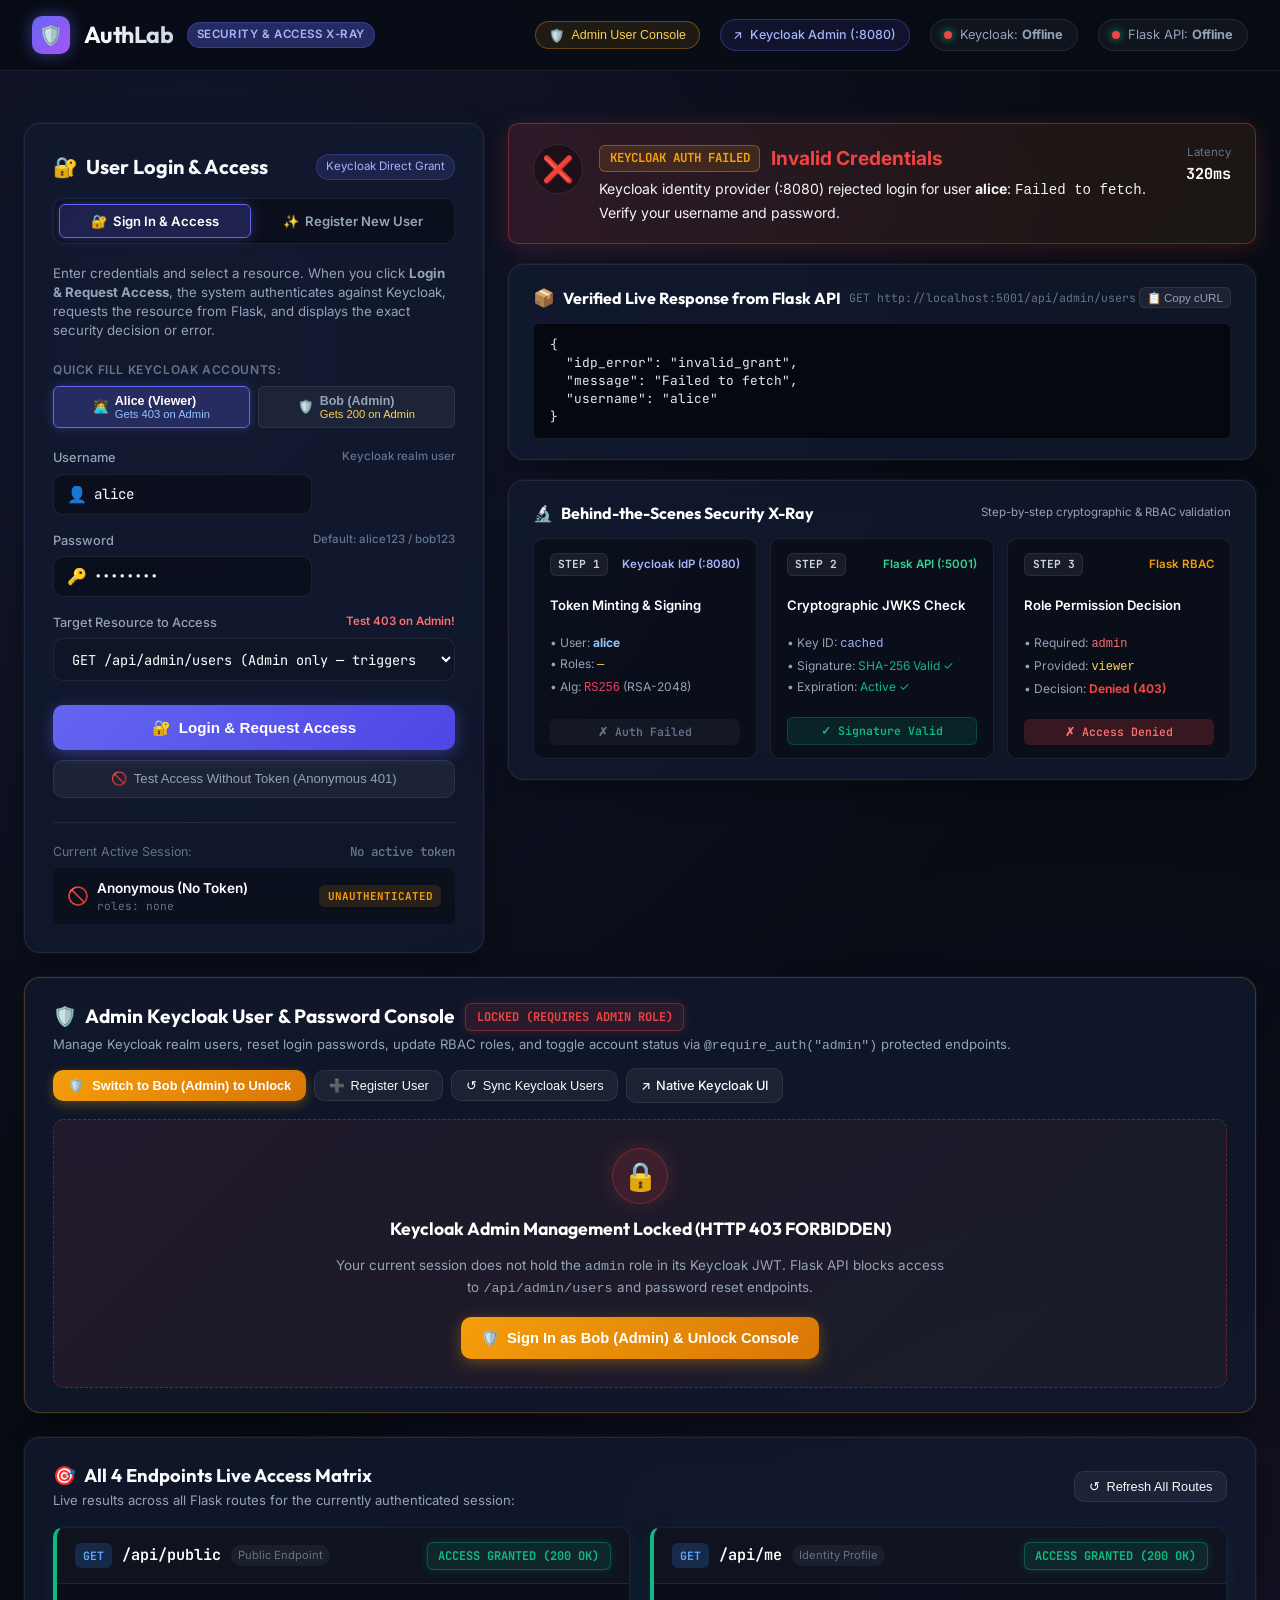
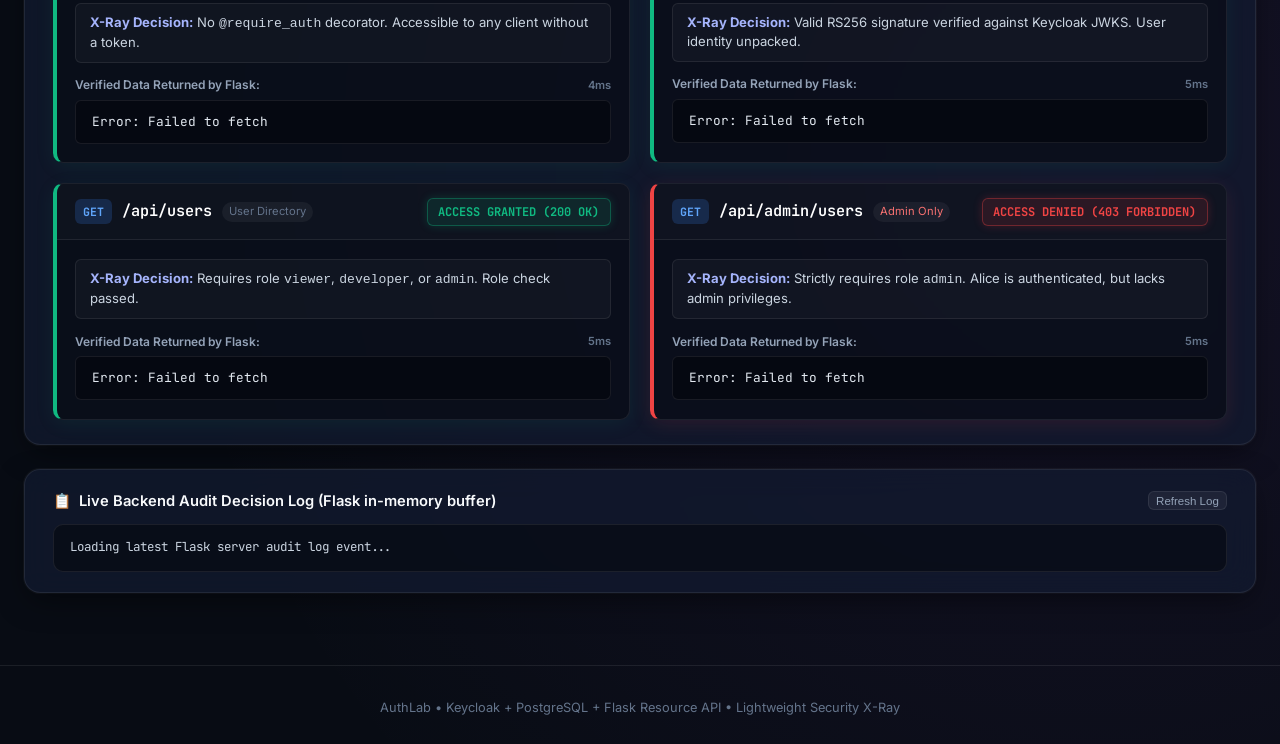
==== frontend/index.html @ 55f218d1 "Initial code commit" ====
<!DOCTYPE html>
<html lang="en">
<head>
  <meta charset="UTF-8">
  <meta name="viewport" content="width=device-width, initial-scale=1.0">
  <title>AuthLab — Security & Access X-Ray</title>
  <meta name="description" content="Visual X-Ray of OAuth 2.0 and JWT verification: enter username and password to log in, request access, and see live security errors and decisions.">
  <link rel="stylesheet" href="styles.css">
  <link rel="icon" href="data:image/svg+xml,<svg xmlns=%22http://www.w3.org/2000/svg%22 viewBox=%220 0 100 100%22><text y=%22.9em%22 font-size=%2290%22>🛡️</text></svg>">
</head>
<body>
  <!-- Header -->
  <header class="app-header">
    <div class="header-container">
      <div class="brand-section">
        <div class="brand-icon">🛡️</div>
        <div>
          <h1 class="brand-title">AuthLab</h1>
        </div>
        <span class="brand-tag">Security &amp; Access X-Ray</span>
      </div>
      
      <div class="system-status">
        <button type="button" class="btn-secondary" onclick="document.getElementById('admin-console-section').scrollIntoView({ behavior: 'smooth' })" style="padding: 0.35rem 0.8rem; font-size: 0.78rem; border-radius: var(--radius-full); display: flex; align-items: center; gap: 0.4rem; border-color: rgba(245, 158, 11, 0.35); color: #fcd34d; background: rgba(245, 158, 11, 0.1);">
          <span>🛡️</span> Admin User Console
        </button>
        <a href="http://localhost:8080/admin" target="_blank" rel="noopener noreferrer" class="btn-secondary" style="padding: 0.35rem 0.8rem; font-size: 0.78rem; border-radius: var(--radius-full); display: flex; align-items: center; gap: 0.4rem; text-decoration: none; color: #a5b4fc; border-color: rgba(99, 102, 241, 0.35); background: rgba(99, 102, 241, 0.1);">
          <span>↗</span> Keycloak Admin (:8080)
        </a>
        <div class="status-pill" id="keycloak-status-pill">
          <span class="status-dot" id="keycloak-status-dot"></span>
          <span>Keycloak: <strong id="keycloak-status-text">Connecting...</strong></span>
        </div>
        <div class="status-pill" id="api-status-pill">
          <span class="status-dot" id="api-status-dot"></span>
          <span>Flask API: <strong id="api-status-text">Connecting...</strong></span>
        </div>
      </div>
    </div>
  </header>

  <!-- Main Container -->
  <main class="main-layout" style="max-width: 1380px; gap: 1.5rem; padding: 1.5rem;">

    <!-- TOP SECTION: TWO-COLUMN INTERACTIVE LOGIN & ACCESS X-RAY -->
    <div class="login-layout-grid" style="display: grid; grid-template-columns: 460px 1fr; gap: 1.5rem; align-items: start;">
      
      <!-- LEFT COLUMN: AUTHENTIC LOGIN, REGISTRATION & RESOURCE ACCESS FORM -->
      <section class="glass-panel" style="padding: 1.75rem;">
        <div style="display: flex; align-items: center; justify-content: space-between; margin-bottom: 1rem;">
          <h2 style="font-size: 1.25rem; font-family: var(--font-heading); display: flex; align-items: center; gap: 0.5rem;">
            <span id="auth-panel-icon">🔐</span> <span id="auth-panel-title">User Login &amp; Access</span>
          </h2>
          <span id="auth-panel-badge" style="font-size: 0.72rem; padding: 0.2rem 0.55rem; border-radius: var(--radius-full); background: rgba(99, 102, 241, 0.15); color: #a5b4fc; border: 1px solid rgba(99, 102, 241, 0.3);">
            Keycloak Direct Grant
          </span>
        </div>

        <!-- Mode Switcher Tabs: Login vs Register -->
        <div class="auth-mode-tabs" style="display: grid; grid-template-columns: 1fr 1fr; gap: 0.4rem; background: rgba(0, 0, 0, 0.35); padding: 0.3rem; border-radius: var(--radius-md); border: 1px solid var(--border-subtle); margin-bottom: 1.25rem;">
          <button type="button" id="tab-mode-login" class="auth-mode-btn active" onclick="switchAuthMode('login')">
            <span>🔐</span> Sign In &amp; Access
          </button>
          <button type="button" id="tab-mode-register" class="auth-mode-btn" onclick="switchAuthMode('register')">
            <span>✨</span> Register New User
          </button>
        </div>

        <!-- ==================== VIEW 1: LOGIN & ACCESS ==================== -->
        <div id="view-login-mode">
          <p style="font-size: 0.83rem; color: var(--text-secondary); margin-bottom: 1.25rem; line-height: 1.45;">
            Enter credentials and select a resource. When you click <strong>Login &amp; Request Access</strong>, the system authenticates against Keycloak, requests the resource from Flask, and displays the exact security decision or error.
          </p>

          <!-- Quick Demo Fill Buttons -->
          <div style="margin-bottom: 1.25rem;">
            <label style="font-size: 0.75rem; font-weight: 600; text-transform: uppercase; letter-spacing: 0.05em; color: var(--text-muted); display: block; margin-bottom: 0.45rem;">
              Quick Fill Keycloak Accounts:
            </label>
            <div id="quick-fill-accounts-grid" style="display: grid; grid-template-columns: 1fr 1fr; gap: 0.5rem;">
              <button type="button" class="quick-fill-btn active" id="btn-quick-alice" onclick="quickFillCredentials('alice', 'alice123', 'viewer')">
                <span>👩‍💻</span>
                <div style="text-align: left;">
                  <div style="font-weight: 600;">Alice (Viewer)</div>
                  <div style="font-size: 0.7rem; color: #93c5fd;">Gets 403 on Admin</div>
                </div>
              </button>
              <button type="button" class="quick-fill-btn" id="btn-quick-bob" onclick="quickFillCredentials('bob', 'bob123', 'admin')">
                <span>🛡️</span>
                <div style="text-align: left;">
                  <div style="font-weight: 600;">Bob (Admin)</div>
                  <div style="font-size: 0.7rem; color: #fcd34d;">Gets 200 on Admin</div>
                </div>
              </button>
            </div>
          </div>

          <!-- The Actual Login Form -->
          <form id="login-form" onsubmit="handleLoginAndAccess(event)" style="display: flex; flex-direction: column; gap: 1rem;">
            <!-- Username Input -->
            <div class="form-group">
              <label class="form-label" for="login-username" style="display: flex; justify-content: space-between;">
                <span>Username</span>
                <span style="font-size: 0.72rem; color: var(--text-muted);">Keycloak realm user</span>
              </label>
              <div style="position: relative;">
                <span style="position: absolute; left: 0.85rem; top: 50%; transform: translateY(-50%); font-size: 1rem; color: var(--text-muted); pointer-events: none;">👤</span>
                <input type="text" id="login-username" class="form-input" value="alice" placeholder="e.g. alice, bob" required style="padding-left: 2.5rem;">
              </div>
            </div>

            <!-- Password Input -->
            <div class="form-group">
              <label class="form-label" for="login-password" style="display: flex; justify-content: space-between;">
                <span>Password</span>
                <span style="font-size: 0.72rem; color: var(--text-muted);">Default: alice123 / bob123</span>
              </label>
              <div style="position: relative;">
                <span style="position: absolute; left: 0.85rem; top: 50%; transform: translateY(-50%); font-size: 1rem; color: var(--text-muted); pointer-events: none;">🔑</span>
                <input type="password" id="login-password" class="form-input" value="alice123" placeholder="Enter password" required style="padding-left: 2.5rem;">
              </div>
            </div>

            <!-- Target Resource Selector -->
            <div class="form-group">
              <label class="form-label" for="target-endpoint" style="display: flex; justify-content: space-between;">
                <span>Target Resource to Access</span>
                <span style="font-size: 0.72rem; color: #f87171; font-weight: 600;">Test 403 on Admin!</span>
              </label>
              <select id="target-endpoint" class="form-input" style="background-color: var(--bg-surface); cursor: pointer; font-family: var(--font-mono); font-size: 0.85rem;">
                <option value="/api/admin/users" selected>GET /api/admin/users  (Admin only — triggers 403 for Alice!)</option>
                <option value="/api/users">GET /api/users  (Viewer / Developer / Admin — 200 OK)</option>
                <option value="/api/me">GET /api/me  (Identity Profile — 200 OK)</option>
                <option value="/api/public">GET /api/public  (Public — No auth needed)</option>
              </select>
            </div>

            <!-- Action Buttons -->
            <div style="display: flex; flex-direction: column; gap: 0.6rem; margin-top: 0.5rem;">
              <button type="submit" id="btn-submit-login" class="btn-primary" style="padding: 0.85rem 1.25rem; font-size: 0.95rem; font-weight: 600; display: flex; align-items: center; justify-content: center; gap: 0.5rem; box-shadow: 0 4px 15px rgba(99, 102, 241, 0.4);">
                <span>🔐</span>
                <span id="btn-submit-text">Login &amp; Request Access</span>
              </button>
              <button type="button" class="btn-secondary" onclick="testAnonymousAccess()" style="padding: 0.65rem 1rem; font-size: 0.82rem; display: flex; align-items: center; justify-content: center; gap: 0.4rem; color: var(--text-secondary);">
                <span>🚫</span>
                <span>Test Access Without Token (Anonymous 401)</span>
              </button>
            </div>
          </form>
        </div>

        <!-- ==================== VIEW 2: REGISTER NEW USER ==================== -->
        <div id="view-register-mode" style="display: none;">
          <p style="font-size: 0.83rem; color: var(--text-secondary); margin-bottom: 1.15rem; line-height: 1.45;">
            Provision a new user directly in the <strong>Keycloak</strong> <code>authlab</code> realm via the Admin REST API, assign a realm role, and immediately test their JWT &amp; RBAC permissions.
          </p>

          <form id="register-form" onsubmit="handleRegisterUser(event)" style="display: flex; flex-direction: column; gap: 0.95rem;">
            <!-- New Username -->
            <div class="form-group">
              <label class="form-label" for="reg-username" style="display: flex; justify-content: space-between;">
                <span>New Username *</span>
                <span style="font-size: 0.72rem; color: var(--text-muted);">Lowercase, no spaces</span>
              </label>
              <div style="position: relative;">
                <span style="position: absolute; left: 0.85rem; top: 50%; transform: translateY(-50%); font-size: 1rem; color: var(--text-muted); pointer-events: none;">👤</span>
                <input type="text" id="reg-username" class="form-input" placeholder="e.g. charlie" required minlength="2" style="padding-left: 2.5rem;">
              </div>
            </div>

            <!-- New Password -->
            <div class="form-group">
              <label class="form-label" for="reg-password" style="display: flex; justify-content: space-between;">
                <span>Password *</span>
                <span style="font-size: 0.72rem; color: var(--text-muted);">Min 4 characters</span>
              </label>
              <div style="position: relative;">
                <span style="position: absolute; left: 0.85rem; top: 50%; transform: translateY(-50%); font-size: 1rem; color: var(--text-muted); pointer-events: none;">🔑</span>
                <input type="password" id="reg-password" class="form-input" placeholder="e.g. charlie123" required minlength="4" style="padding-left: 2.5rem;">
              </div>
            </div>

            <!-- Email (Optional) -->
            <div class="form-group">
              <label class="form-label" for="reg-email" style="display: flex; justify-content: space-between;">
                <span>Email</span>
                <span style="font-size: 0.72rem; color: var(--text-muted);">Optional (auto-generated if blank)</span>
              </label>
              <div style="position: relative;">
                <span style="position: absolute; left: 0.85rem; top: 50%; transform: translateY(-50%); font-size: 1rem; color: var(--text-muted); pointer-events: none;">✉️</span>
                <input type="email" id="reg-email" class="form-input" placeholder="e.g. charlie@authlab.local" style="padding-left: 2.5rem;">
              </div>
            </div>

            <!-- Keycloak Realm Role Selector -->
            <div class="form-group">
              <label class="form-label" for="reg-role" style="display: flex; justify-content: space-between;">
                <span>Keycloak Realm Role</span>
                <span style="font-size: 0.72rem; color: #a5b4fc; font-weight: 600;">Embedded in JWT realm_access</span>
              </label>
              <select id="reg-role" class="form-input" style="background-color: var(--bg-surface); cursor: pointer; font-family: var(--font-mono); font-size: 0.83rem;">
                <option value="viewer" selected>viewer — Read access (/api/users ✓, /api/admin/users ✗ 403)</option>
                <option value="developer">developer — Dev access (/api/users ✓, /api/admin/users ✗ 403)</option>
                <option value="admin">admin — Full access (/api/users ✓, /api/admin/users ✓ 200)</option>
              </select>
            </div>

            <!-- Registration Feedback Box -->
            <div id="register-feedback" style="display: none; padding: 0.75rem 0.9rem; border-radius: var(--radius-md); font-size: 0.8rem; line-height: 1.45;"></div>

            <!-- Submit Button -->
            <div style="display: flex; flex-direction: column; gap: 0.6rem; margin-top: 0.35rem;">
              <button type="submit" id="btn-submit-register" class="btn-primary" style="padding: 0.85rem 1.25rem; font-size: 0.95rem; font-weight: 600; display: flex; align-items: center; justify-content: center; gap: 0.5rem; background: linear-gradient(135deg, #10b981, #059669); box-shadow: 0 4px 15px rgba(16, 185, 129, 0.35);">
                <span>✨</span>
                <span id="btn-submit-register-text">Register in Keycloak &amp; Sign In</span>
              </button>
            </div>
          </form>
        </div>

        <!-- Active Session Pill -->
        <div style="margin-top: 1.5rem; padding-top: 1.25rem; border-top: 1px solid var(--border-subtle);">
          <div style="display: flex; align-items: center; justify-content: space-between; font-size: 0.78rem; margin-bottom: 0.4rem;">
            <span style="color: var(--text-muted);">Current Active Session:</span>
            <span id="session-countdown-text" style="font-family: var(--font-mono); color: var(--success); font-weight: 600;">No token yet</span>
          </div>
          <div style="background: rgba(0,0,0,0.3); border-radius: var(--radius-sm); padding: 0.6rem 0.85rem; display: flex; align-items: center; justify-content: space-between;">
            <div style="display: flex; align-items: center; gap: 0.5rem;">
              <span id="session-avatar" style="font-size: 1.1rem;">👩‍💻</span>
              <div>
                <div style="font-weight: 600; font-size: 0.85rem; color: #fff;" id="session-username-display">alice</div>
                <div style="font-size: 0.7rem; color: var(--text-muted); font-family: var(--font-mono);" id="session-roles-display">roles: ["viewer"]</div>
              </div>
            </div>
            <span class="decision-badge dec-ALLOWED" id="session-badge" style="font-size: 0.68rem;">READY</span>
          </div>
        </div>
      </section>


      <!-- RIGHT COLUMN: ACCESS DECISION, VERIFIED API DATA, & BEHIND-THE-SCENES X-RAY -->
      <section style="display: flex; flex-direction: column; gap: 1.25rem;">
        
        <!-- 1. ACCESS DECISION HERO BANNER (Big visual result: 403 Forbidden or 200 OK) -->
        <div class="xray-decision-banner access-denied" id="decision-banner">
          <div style="display: flex; align-items: flex-start; justify-content: space-between; gap: 1rem;">
            <div style="display: flex; align-items: flex-start; gap: 1rem;">
              <div class="decision-icon-circle" id="decision-icon">
                🚫
              </div>
              <div>
                <div style="display: flex; align-items: center; gap: 0.65rem; margin-bottom: 0.35rem;">
                  <span class="decision-code-badge badge-403" id="decision-status-badge">HTTP 403 FORBIDDEN</span>
                  <span style="font-weight: 700; font-size: 1.2rem; color: #fff;" id="decision-headline">Access Denied</span>
                </div>
                <p style="font-size: 0.88rem; color: #f1f5f9; line-height: 1.5;" id="decision-explanation">
                  Authentication succeeded with Keycloak (valid RS256 token signed for <strong>alice</strong>), but Flask RBAC decorator <code>@require_auth("admin")</code> checked your roles <code>["viewer"]</code> and <strong>rejected access</strong>.
                </p>
              </div>
            </div>
            <div style="text-align: right; flex-shrink: 0;">
              <span style="font-size: 0.72rem; color: var(--text-muted); display: block;">Latency</span>
              <span style="font-family: var(--font-mono); font-size: 0.95rem; font-weight: 700; color: #fff;" id="decision-latency">5ms</span>
            </div>
          </div>
        </div>

        <!-- 2. VERIFIED REAL DATA RETURNED BY FLASK API -->
        <div class="glass-panel" style="padding: 1.25rem 1.5rem;">
          <div style="display: flex; justify-content: space-between; align-items: center; margin-bottom: 0.75rem;">
            <div style="display: flex; align-items: center; gap: 0.5rem;">
              <span style="font-size: 1.1rem;">📦</span>
              <h3 style="font-size: 1rem; font-family: var(--font-heading); color: #fff;">
                Verified Live Response from Flask API
              </h3>
              <span style="font-size: 0.72rem; color: var(--text-muted); font-family: var(--font-mono);" id="data-target-url">
                GET http://localhost:5001/api/admin/users
              </span>
            </div>
            <button class="suite-copy-btn" onclick="copyTraceCurl()" title="Copy equivalent cURL command">
              📋 Copy cURL
            </button>
          </div>

          <pre class="verified-data-box" id="verified-live-data" style="margin: 0; min-height: 110px; max-height: 220px; overflow-y: auto;">{
  "error": "forbidden",
  "detail": "Requires one of: admin"
}</pre>
        </div>

        <!-- 3. BEHIND-THE-SCENES SECURITY X-RAY TRACE -->
        <div class="glass-panel" style="padding: 1.25rem 1.5rem;">
          <div style="display: flex; align-items: center; justify-content: space-between; margin-bottom: 0.85rem;">
            <h3 style="font-size: 1rem; font-family: var(--font-heading); display: flex; align-items: center; gap: 0.5rem; color: #fff;">
              <span>🔬</span> Behind-the-Scenes Security X-Ray
            </h3>
            <span style="font-size: 0.72rem; color: var(--text-secondary);">
              Step-by-step cryptographic &amp; RBAC validation
            </span>
          </div>

          <div class="xray-pipeline-grid" style="grid-template-columns: repeat(3, 1fr); gap: 0.85rem;">
            <!-- Step 1: Keycloak Token Minting -->
            <div class="xray-step-card" style="padding: 0.85rem 1rem;">
              <div class="xray-step-header" style="margin-bottom: 0.4rem;">
                <span class="xray-step-num">STEP 1</span>
                <span style="font-size: 0.72rem; color: #a5b4fc; font-weight: 600;">Keycloak IdP (:8080)</span>
              </div>
              <div style="font-size: 0.82rem; font-weight: 600; color: #fff; margin-bottom: 0.25rem;">Token Minting &amp; Signing</div>
              <div class="xray-step-detail" style="font-size: 0.75rem; line-height: 1.45;">
                <div>• User: <strong id="trace-step1-user" style="color: #93c5fd;">alice</strong></div>
                <div>• Roles: <code id="trace-step1-roles" style="color: #fcd34d;">["viewer"]</code></div>
                <div>• Alg: <code style="color: var(--jwt-header);">RS256</code> (RSA-2048)</div>
              </div>
              <div class="xray-step-status status-ok" id="trace-step1-badge" style="margin-top: 0.5rem; font-size: 0.72rem;">✓ Token Issued</div>
            </div>

            <!-- Step 2: Flask Signature Check -->
            <div class="xray-step-card" style="padding: 0.85rem 1rem;">
              <div class="xray-step-header" style="margin-bottom: 0.4rem;">
                <span class="xray-step-num">STEP 2</span>
                <span style="font-size: 0.72rem; color: #34d399; font-weight: 600;">Flask API (:5001)</span>
              </div>
              <div style="font-size: 0.82rem; font-weight: 600; color: #fff; margin-bottom: 0.25rem;">Cryptographic JWKS Check</div>
              <div class="xray-step-detail" style="font-size: 0.75rem; line-height: 1.45;">
                <div>• Key ID: <code id="trace-step2-kid" style="color: #a5b4fc;">cached</code></div>
                <div>• Signature: <span id="trace-step2-sig" style="color: var(--success);">SHA-256 Valid ✓</span></div>
                <div>• Expiration: <span id="trace-step2-exp" style="color: var(--success);">Active ✓</span></div>
              </div>
              <div class="xray-step-status status-ok" id="trace-step2-badge" style="margin-top: 0.5rem; font-size: 0.72rem;">✓ Signature Valid</div>
            </div>

            <!-- Step 3: RBAC Check -->
            <div class="xray-step-card" style="padding: 0.85rem 1rem;">
              <div class="xray-step-header" style="margin-bottom: 0.4rem;">
                <span class="xray-step-num">STEP 3</span>
                <span style="font-size: 0.72rem; color: #f59e0b; font-weight: 600;">Flask RBAC</span>
              </div>
              <div style="font-size: 0.82rem; font-weight: 600; color: #fff; margin-bottom: 0.25rem;">Role Permission Decision</div>
              <div class="xray-step-detail" style="font-size: 0.75rem; line-height: 1.45;">
                <div>• Required: <code id="trace-step3-req" style="color: #f87171;">admin</code></div>
                <div>• Provided: <code id="trace-step3-prov" style="color: #fcd34d;">viewer</code></div>
                <div>• Decision: <strong id="trace-step3-dec" style="color: var(--danger);">Denied (403)</strong></div>
              </div>
              <div class="xray-step-status status-err" id="trace-step3-badge" style="margin-top: 0.5rem; font-size: 0.72rem; background: rgba(239, 68, 68, 0.2); color: #f87171;">✗ Access Denied</div>
            </div>
          </div>
        </div>

      </section>

    </div>


    <!-- ==================== ADMIN KEYCLOAK USER & PASSWORD MANAGEMENT CONSOLE ==================== -->
    <section class="glass-panel" id="admin-console-section" style="padding: 1.5rem 1.75rem; border-color: rgba(245, 158, 11, 0.25);">
      <div style="display: flex; justify-content: space-between; align-items: center; margin-bottom: 1rem; flex-wrap: wrap; gap: 0.75rem;">
        <div>
          <div style="display: flex; align-items: center; gap: 0.65rem; flex-wrap: wrap;">
            <h2 style="font-size: 1.2rem; font-family: var(--font-heading); display: flex; align-items: center; gap: 0.5rem; color: #fff;">
              <span>🛡️</span> Admin Keycloak User &amp; Password Console
            </h2>
            <span class="access-decision-badge badge-denied" id="admin-console-badge">LOCKED (REQUIRES ADMIN ROLE)</span>
          </div>
          <p style="font-size: 0.82rem; color: var(--text-secondary); margin-top: 0.25rem;">
            Manage Keycloak realm users, reset login passwords, update RBAC roles, and toggle account status via <code>@require_auth("admin")</code> protected endpoints.
          </p>
        </div>

        <div style="display: flex; align-items: center; gap: 0.5rem; flex-wrap: wrap;">
          <button type="button" id="btn-unlock-admin-bob" class="btn-primary" onclick="unlockAdminAsBob()" style="padding: 0.5rem 0.95rem; font-size: 0.8rem; background: linear-gradient(135deg, #f59e0b, #d97706); box-shadow: 0 4px 12px rgba(245, 158, 11, 0.3);">
            <span>🛡️</span> Switch to Bob (Admin) to Unlock
          </button>
          <button type="button" class="btn-secondary" onclick="switchAuthMode('register'); document.getElementById('reg-username')?.focus();" style="padding: 0.45rem 0.85rem; font-size: 0.8rem; display: flex; align-items: center; gap: 0.35rem;">
            <span>➕</span> Register User
          </button>
          <button type="button" class="btn-secondary" onclick="refreshAllEndpoints()" style="padding: 0.45rem 0.85rem; font-size: 0.8rem; display: flex; align-items: center; gap: 0.35rem;">
            <span>↺</span> Sync Keycloak Users
          </button>
          <a href="http://localhost:8080/admin/master/console/#/authlab/users" target="_blank" rel="noopener noreferrer" class="btn-secondary" style="padding: 0.45rem 0.85rem; font-size: 0.8rem; display: flex; align-items: center; gap: 0.35rem; text-decoration: none;">
            <span>↗</span> Native Keycloak UI
          </a>
        </div>
      </div>

      <!-- Admin Action Feedback Banner -->
      <div id="admin-action-feedback" style="display: none; margin-bottom: 1rem; padding: 0.75rem 1rem; border-radius: var(--radius-md); font-size: 0.82rem; line-height: 1.45;"></div>

      <!-- Locked State (Shown when active session is not Admin) -->
      <div id="admin-console-locked" class="portal-admin-locked-box" style="padding: 1.75rem 1.5rem;">
        <div class="portal-admin-locked-icon">🔒</div>
        <div style="font-family: var(--font-heading); font-size: 1.1rem; font-weight: 700; color: #fff;">
          Keycloak Admin Management Locked (<span id="admin-locked-reason-code">HTTP 403 FORBIDDEN</span>)
        </div>
        <p style="font-size: 0.84rem; color: var(--text-secondary); max-width: 620px; line-height: 1.5;" id="admin-locked-reason-desc">
          Your current session does not hold the <code>admin</code> role in its Keycloak JWT. Flask API blocks access to <code>/api/admin/users</code> and password reset endpoints.
        </p>
        <button type="button" class="btn-primary" onclick="unlockAdminAsBob()" style="margin-top: 0.35rem; background: linear-gradient(135deg, #f59e0b, #d97706); box-shadow: 0 4px 15px rgba(245, 158, 11, 0.35);">
          <span>🛡️</span> Sign In as Bob (Admin) &amp; Unlock Console
        </button>
      </div>

      <!-- Unlocked State (Shown when active session has 'admin' role) -->
      <div id="admin-console-unlocked" style="display: none;">
        <div class="logs-table-wrapper">
          <table class="logs-table">
            <thead>
              <tr>
                <th>Keycloak User</th>
                <th>Email &amp; UUID</th>
                <th>Login Status</th>
                <th>Keycloak Realm Role</th>
                <th>Reset Login Password (Keycloak)</th>
                <th style="text-align: right;">Actions</th>
              </tr>
            </thead>
            <tbody id="admin-users-tbody">
              <tr>
                <td colspan="6" style="text-align: center; color: var(--text-muted); padding: 1.5rem;">
                  Loading Keycloak realm users...
                </td>
              </tr>
            </tbody>
          </table>
        </div>
      </div>
    </section>


    <!-- BOTTOM SECTION: FULL 4-ENDPOINT LIVE MATRIX FOR CURRENT SESSION -->
    <section class="glass-panel" style="padding: 1.5rem 1.75rem;">
      <div style="display: flex; justify-content: space-between; align-items: center; margin-bottom: 1rem; flex-wrap: wrap; gap: 0.5rem;">
        <div>
          <h2 style="font-size: 1.15rem; font-family: var(--font-heading); display: flex; align-items: center; gap: 0.5rem;">
            <span>🎯</span> All 4 Endpoints Live Access Matrix
          </h2>
          <p style="font-size: 0.82rem; color: var(--text-secondary); margin-top: 2px;">
            Live results across all Flask routes for the currently authenticated session:
          </p>
        </div>
        <button class="btn-secondary" onclick="refreshAllEndpoints()" style="display: flex; align-items: center; gap: 0.4rem; padding: 0.45rem 0.85rem; font-size: 0.8rem;">
          <span>↺</span> Refresh All Routes
        </button>
      </div>

      <!-- 4 Target Endpoint Cards Grid -->
      <div class="xray-endpoints-grid">
        
        <!-- ENDPOINT 1: /api/public -->
        <div class="xray-access-card access-granted" id="card-endpoint-public">
          <div class="access-card-header">
            <div class="endpoint-title-row">
              <span class="method-badge">GET</span>
              <span class="endpoint-route">/api/public</span>
              <span class="access-tag">Public Endpoint</span>
            </div>
            <span class="access-decision-badge badge-granted" id="badge-endpoint-public">ACCESS GRANTED (200 OK)</span>
          </div>
          <div class="access-card-body">
            <div class="access-xray-reason">
              <strong>X-Ray Decision:</strong> No <code>@require_auth</code> decorator. Accessible to any client without a token.
            </div>
            <div class="verified-data-section">
              <div class="verified-data-label">
                <span>Verified Data Returned by Flask:</span>
                <span style="font-size: 0.7rem; color: var(--text-muted);" id="latency-endpoint-public">4ms</span>
              </div>
              <pre class="verified-data-box" id="data-endpoint-public">// Loading live data...</pre>
            </div>
          </div>
        </div>

        <!-- ENDPOINT 2: /api/me -->
        <div class="xray-access-card access-granted" id="card-endpoint-me">
          <div class="access-card-header">
            <div class="endpoint-title-row">
              <span class="method-badge">GET</span>
              <span class="endpoint-route">/api/me</span>
              <span class="access-tag">Identity Profile</span>
            </div>
            <span class="access-decision-badge badge-granted" id="badge-endpoint-me">ACCESS GRANTED (200 OK)</span>
          </div>
          <div class="access-card-body">
            <div class="access-xray-reason" id="xray-reason-me">
              <strong>X-Ray Decision:</strong> Valid RS256 signature verified against Keycloak JWKS. User identity unpacked.
            </div>
            <div class="verified-data-section">
              <div class="verified-data-label">
                <span>Verified Data Returned by Flask:</span>
                <span style="font-size: 0.7rem; color: var(--text-muted);" id="latency-endpoint-me">5ms</span>
              </div>
              <pre class="verified-data-box" id="data-endpoint-me">// Loading live data...</pre>
            </div>
          </div>
        </div>

        <!-- ENDPOINT 3: /api/users -->
        <div class="xray-access-card access-granted" id="card-endpoint-users">
          <div class="access-card-header">
            <div class="endpoint-title-row">
              <span class="method-badge">GET</span>
              <span class="endpoint-route">/api/users</span>
              <span class="access-tag">User Directory</span>
            </div>
            <span class="access-decision-badge badge-granted" id="badge-endpoint-users">ACCESS GRANTED (200 OK)</span>
          </div>
          <div class="access-card-body">
            <div class="access-xray-reason" id="xray-reason-users">
              <strong>X-Ray Decision:</strong> Requires role <code>viewer</code>, <code>developer</code>, or <code>admin</code>. Role check passed.
            </div>
            <div class="verified-data-section">
              <div class="verified-data-label">
                <span>Verified Data Returned by Flask:</span>
                <span style="font-size: 0.7rem; color: var(--text-muted);" id="latency-endpoint-users">5ms</span>
              </div>
              <pre class="verified-data-box" id="data-endpoint-users">// Loading live data...</pre>
            </div>
          </div>
        </div>

        <!-- ENDPOINT 4: /api/admin/users -->
        <div class="xray-access-card access-denied" id="card-endpoint-admin">
          <div class="access-card-header">
            <div class="endpoint-title-row">
              <span class="method-badge">GET</span>
              <span class="endpoint-route">/api/admin/users</span>
              <span class="access-tag" style="color: #f87171;">Admin Only</span>
            </div>
            <span class="access-decision-badge badge-denied" id="badge-endpoint-admin">ACCESS DENIED (403 FORBIDDEN)</span>
          </div>
          <div class="access-card-body">
            <div class="access-xray-reason" id="xray-reason-admin">
              <strong>X-Ray Decision:</strong> Strictly requires role <code>admin</code>. Alice is authenticated, but lacks admin privileges.
            </div>
            <div class="verified-data-section">
              <div class="verified-data-label">
                <span>Verified Data Returned by Flask:</span>
                <span style="font-size: 0.7rem; color: var(--text-muted);" id="latency-endpoint-admin">5ms</span>
              </div>
              <pre class="verified-data-box" id="data-endpoint-admin">// Loading live data...</pre>
            </div>
          </div>
        </div>

      </div>
    </section>

    <!-- LIVE BACKEND AUDIT LOG -->
    <section class="glass-panel" style="padding: 1.25rem 1.75rem;">
      <div style="display: flex; justify-content: space-between; align-items: center; margin-bottom: 0.75rem; flex-wrap: wrap; gap: 0.5rem;">
        <div style="font-size: 0.92rem; font-weight: 600; display: flex; align-items: center; gap: 0.5rem;">
          <span>📋</span> Live Backend Audit Decision Log (Flask in-memory buffer)
        </div>
        <button class="suite-copy-btn" onclick="fetchRecentAuditLog()">Refresh Log</button>
      </div>

      <div style="background: rgba(0,0,0,0.4); border: 1px solid var(--border-subtle); border-radius: var(--radius-md); padding: 0.85rem 1rem; font-family: var(--font-mono); font-size: 0.78rem; color: #cbd5e1; line-height: 1.5; overflow-x: auto;" id="latest-audit-log-line">
        Loading latest Flask server audit log event...
      </div>
    </section>

  </main>

  <!-- Footer -->
  <footer class="app-footer">
    AuthLab &bull; Keycloak + PostgreSQL + Flask Resource API &bull; Lightweight Security X-Ray
  </footer>

  <script src="app.js"></script>
</body>
</html>
---- frontend/styles.css ----
/* AuthLab - Modern Security & JWT Visualization Design System */
@import url('https://fonts.googleapis.com/css2?family=Inter:wght@300;400;500;600;700&family=JetBrains+Mono:wght@400;500;600&family=Outfit:wght@500;600;700;800&display=swap');

:root {
  --bg-dark: #080c14;
  --bg-surface: #0e1526;
  --bg-card: rgba(18, 27, 49, 0.72);
  --bg-card-hover: rgba(25, 38, 68, 0.85);
  --border-subtle: rgba(255, 255, 255, 0.08);
  --border-active: rgba(99, 102, 241, 0.4);
  
  --primary: #6366f1;
  --primary-glow: rgba(99, 102, 241, 0.35);
  --primary-hover: #4f46e5;
  
  --jwt-header: #f43f5e;
  --jwt-header-bg: rgba(244, 63, 94, 0.12);
  --jwt-payload: #a855f7;
  --jwt-payload-bg: rgba(168, 85, 247, 0.12);
  --jwt-sig: #06b6d4;
  --jwt-sig-bg: rgba(6, 182, 212, 0.12);
  
  --success: #10b981;
  --success-bg: rgba(16, 185, 129, 0.12);
  --warning: #f59e0b;
  --warning-bg: rgba(245, 158, 11, 0.12);
  --danger: #ef4444;
  --danger-bg: rgba(239, 68, 68, 0.12);
  --info: #3b82f6;
  --info-bg: rgba(59, 130, 246, 0.12);
  
  --text-primary: #f8fafc;
  --text-secondary: #94a3b8;
  --text-muted: #64748b;
  
  --font-sans: 'Inter', -apple-system, BlinkMacSystemFont, sans-serif;
  --font-mono: 'JetBrains Mono', 'Fira Code', monospace;
  --font-heading: 'Outfit', sans-serif;
  
  --radius-sm: 6px;
  --radius-md: 10px;
  --radius-lg: 16px;
  --radius-full: 9999px;
  
  --shadow-card: 0 10px 30px -5px rgba(0, 0, 0, 0.5), 0 0 1px 1px rgba(255, 255, 255, 0.05);
  --shadow-glow: 0 0 25px var(--primary-glow);
}

*, *::before, *::after {
  box-sizing: border-box;
  margin: 0;
  padding: 0;
}

body {
  background-color: var(--bg-dark);
  color: var(--text-primary);
  font-family: var(--font-sans);
  line-height: 1.5;
  min-height: 100vh;
  position: relative;
  overflow-x: hidden;
  background-image: 
    radial-gradient(circle at 15% 15%, rgba(99, 102, 241, 0.12) 0%, transparent 40%),
    radial-gradient(circle at 85% 75%, rgba(168, 85, 247, 0.08) 0%, transparent 45%);
}

/* Glassmorphism helpers */
.glass-panel {
  background: var(--bg-card);
  backdrop-filter: blur(14px);
  -webkit-backdrop-filter: blur(14px);
  border: 1px solid var(--border-subtle);
  border-radius: var(--radius-lg);
  box-shadow: var(--shadow-card);
  transition: border-color 0.2s ease, box-shadow 0.2s ease;
}

.glass-panel:hover {
  border-color: rgba(255, 255, 255, 0.14);
}

/* Navigation Header */
.app-header {
  border-bottom: 1px solid var(--border-subtle);
  background: rgba(8, 12, 20, 0.85);
  backdrop-filter: blur(20px);
  position: sticky;
  top: 0;
  z-index: 100;
  padding: 1rem 2rem;
}

.header-container {
  max-width: 1440px;
  margin: 0 auto;
  display: flex;
  justify-content: space-between;
  align-items: center;
}

.brand-section {
  display: flex;
  align-items: center;
  gap: 0.85rem;
}

.brand-icon {
  width: 38px;
  height: 38px;
  border-radius: var(--radius-md);
  background: linear-gradient(135deg, #6366f1, #a855f7);
  display: flex;
  align-items: center;
  justify-content: center;
  font-size: 1.2rem;
  box-shadow: 0 0 15px rgba(99, 102, 241, 0.5);
}

.brand-title {
  font-family: var(--font-heading);
  font-size: 1.45rem;
  font-weight: 700;
  background: linear-gradient(to right, #ffffff, #cbd5e1);
  -webkit-background-clip: text;
  -webkit-text-fill-color: transparent;
  letter-spacing: -0.02em;
}

.brand-tag {
  font-size: 0.72rem;
  font-weight: 600;
  padding: 0.2rem 0.55rem;
  border-radius: var(--radius-full);
  background: var(--primary-glow);
  color: #a5b4fc;
  border: 1px solid rgba(99, 102, 241, 0.3);
  text-transform: uppercase;
  letter-spacing: 0.05em;
}

.system-status {
  display: flex;
  align-items: center;
  gap: 1.25rem;
}

.status-pill {
  display: flex;
  align-items: center;
  gap: 0.5rem;
  font-size: 0.8rem;
  color: var(--text-secondary);
  background: rgba(255, 255, 255, 0.04);
  padding: 0.35rem 0.85rem;
  border-radius: var(--radius-full);
  border: 1px solid var(--border-subtle);
}

.status-dot {
  width: 8px;
  height: 8px;
  border-radius: 50%;
  background-color: var(--success);
  box-shadow: 0 0 8px var(--success);
  animation: pulse-dot 2s infinite ease-in-out;
}

@keyframes pulse-dot {
  0%, 100% { opacity: 1; transform: scale(1); }
  50% { opacity: 0.6; transform: scale(1.15); }
}

/* Main Container Layout */
.main-layout {
  max-width: 1440px;
  margin: 1.75rem auto 3rem;
  padding: 0 1.5rem;
  display: flex;
  flex-direction: column;
  gap: 1.75rem;
}

/* Tabs Navigation */
.tabs-nav {
  display: flex;
  gap: 0.6rem;
  border-bottom: 1px solid var(--border-subtle);
  padding-bottom: 0.75rem;
}

.tab-btn {
  background: transparent;
  border: none;
  color: var(--text-secondary);
  font-family: var(--font-sans);
  font-size: 0.95rem;
  font-weight: 500;
  padding: 0.6rem 1.15rem;
  border-radius: var(--radius-md);
  cursor: pointer;
  display: flex;
  align-items: center;
  gap: 0.5rem;
  transition: all 0.2s ease;
}

.tab-btn:hover {
  color: var(--text-primary);
  background: rgba(255, 255, 255, 0.05);
}

.tab-btn.active {
  color: #fff;
  background: var(--primary);
  box-shadow: 0 0 15px var(--primary-glow);
}

/* Grid Layouts */
.grid-2col {
  display: grid;
  grid-template-columns: 1fr 1.25fr;
  gap: 1.75rem;
}

@media (max-width: 1024px) {
  .grid-2col {
    grid-template-columns: 1fr;
  }
}

/* Card Styling */
.card-header {
  padding: 1.25rem 1.5rem;
  border-bottom: 1px solid var(--border-subtle);
  display: flex;
  justify-content: space-between;
  align-items: center;
}

.card-title {
  font-family: var(--font-heading);
  font-size: 1.15rem;
  font-weight: 600;
  display: flex;
  align-items: center;
  gap: 0.6rem;
}

.card-body {
  padding: 1.5rem;
}

/* Interactive Auth Panel */
.auth-actions-group {
  display: flex;
  flex-direction: column;
  gap: 1.25rem;
}

.preset-buttons {
  display: flex;
  gap: 0.75rem;
}

.preset-btn {
  flex: 1;
  padding: 0.85rem 1rem;
  border-radius: var(--radius-md);
  background: rgba(255, 255, 255, 0.03);
  border: 1px solid var(--border-subtle);
  color: var(--text-primary);
  cursor: pointer;
  display: flex;
  flex-direction: column;
  align-items: flex-start;
  gap: 0.25rem;
  transition: all 0.2s ease;
}

.preset-btn:hover {
  border-color: var(--primary);
  background: rgba(99, 102, 241, 0.08);
  transform: translateY(-2px);
}

.preset-btn.selected {
  border-color: var(--primary);
  background: rgba(99, 102, 241, 0.16);
  box-shadow: 0 0 15px var(--primary-glow);
}

.preset-name {
  font-weight: 600;
  font-size: 0.95rem;
}

.preset-role {
  font-size: 0.75rem;
  padding: 0.15rem 0.45rem;
  border-radius: var(--radius-sm);
  font-family: var(--font-mono);
}

.role-viewer { background: rgba(59, 130, 246, 0.2); color: #93c5fd; }
.role-admin { background: rgba(245, 158, 11, 0.2); color: #fcd34d; }
.role-custom { background: rgba(148, 163, 184, 0.2); color: #cbd5e1; }

.form-group {
  display: flex;
  flex-direction: column;
  gap: 0.4rem;
}

.form-label {
  font-size: 0.8rem;
  font-weight: 500;
  color: var(--text-secondary);
}

.form-input {
  background: rgba(0, 0, 0, 0.35);
  border: 1px solid var(--border-subtle);
  border-radius: var(--radius-md);
  padding: 0.65rem 0.9rem;
  color: #fff;
  font-family: var(--font-mono);
  font-size: 0.88rem;
  transition: border-color 0.2s ease;
}

.form-input:focus {
  outline: none;
  border-color: var(--primary);
  box-shadow: 0 0 10px var(--primary-glow);
}

.btn-primary {
  background: linear-gradient(135deg, #6366f1, #4f46e5);
  color: #fff;
  border: none;
  padding: 0.75rem 1.25rem;
  border-radius: var(--radius-md);
  font-weight: 600;
  font-size: 0.92rem;
  cursor: pointer;
  display: flex;
  align-items: center;
  justify-content: center;
  gap: 0.5rem;
  box-shadow: 0 4px 15px var(--primary-glow);
  transition: all 0.2s ease;
}

.btn-primary:hover {
  background: linear-gradient(135deg, #4f46e5, #4338ca);
  transform: translateY(-1px);
}

.btn-secondary {
  background: rgba(255, 255, 255, 0.05);
  color: var(--text-primary);
  border: 1px solid var(--border-subtle);
  padding: 0.65rem 1rem;
  border-radius: var(--radius-md);
  font-size: 0.85rem;
  font-weight: 500;
  cursor: pointer;
  transition: all 0.2s ease;
}

.btn-secondary:hover {
  background: rgba(255, 255, 255, 0.1);
  border-color: rgba(255, 255, 255, 0.2);
}

/* Token Expiration Banner */
.token-expiration-card {
  margin-top: 1.25rem;
  padding: 1rem 1.25rem;
  border-radius: var(--radius-md);
  background: rgba(0, 0, 0, 0.25);
  border: 1px solid var(--border-subtle);
}

.expiration-header {
  display: flex;
  justify-content: space-between;
  align-items: center;
  margin-bottom: 0.5rem;
}

.expiration-label {
  font-size: 0.8rem;
  color: var(--text-secondary);
}

.expiration-time {
  font-family: var(--font-mono);
  font-size: 0.85rem;
  font-weight: 600;
  color: var(--success);
}

.progress-track {
  width: 100%;
  height: 6px;
  background: rgba(255, 255, 255, 0.08);
  border-radius: var(--radius-full);
  overflow: hidden;
}

.progress-bar {
  height: 100%;
  background: linear-gradient(90deg, var(--success), #34d399);
  width: 100%;
  transition: width 1s linear;
}

/* JWT Visualizer */
.jwt-segments-view {
  background: rgba(0, 0, 0, 0.45);
  border-radius: var(--radius-md);
  border: 1px solid var(--border-subtle);
  padding: 1.15rem;
  font-family: var(--font-mono);
  font-size: 0.85rem;
  word-break: break-all;
  line-height: 1.6;
  position: relative;
  max-height: 140px;
  overflow-y: auto;
}

.jwt-part-header {
  color: var(--jwt-header);
  background: var(--jwt-header-bg);
  padding: 2px 4px;
  border-radius: 4px;
  cursor: pointer;
  transition: background 0.2s;
}

.jwt-part-payload {
  color: var(--jwt-payload);
  background: var(--jwt-payload-bg);
  padding: 2px 4px;
  border-radius: 4px;
  cursor: pointer;
  transition: background 0.2s;
}

.jwt-part-sig {
  color: var(--jwt-sig);
  background: var(--jwt-sig-bg);
  padding: 2px 4px;
  border-radius: 4px;
  cursor: pointer;
  transition: background 0.2s;
}

.jwt-dot {
  color: var(--text-muted);
  font-weight: bold;
}

/* Decoded JWT Inspector */
.decoded-container {
  display: grid;
  grid-template-columns: 1fr 1fr;
  gap: 1.25rem;
  margin-top: 1.25rem;
}

@media (max-width: 768px) {
  .decoded-container {
    grid-template-columns: 1fr;
  }
}

.decoded-box {
  background: rgba(0, 0, 0, 0.35);
  border-radius: var(--radius-md);
  border: 1px solid var(--border-subtle);
  overflow: hidden;
}

.decoded-box-header {
  padding: 0.6rem 1rem;
  font-size: 0.8rem;
  font-weight: 600;
  display: flex;
  justify-content: space-between;
  align-items: center;
  border-bottom: 1px solid var(--border-subtle);
}

.decoded-box.header-box .decoded-box-header {
  background: var(--jwt-header-bg);
  color: var(--jwt-header);
  border-color: rgba(244, 63, 94, 0.2);
}

.decoded-box.payload-box .decoded-box-header {
  background: var(--jwt-payload-bg);
  color: var(--jwt-payload);
  border-color: rgba(168, 85, 247, 0.2);
}

.decoded-code {
  padding: 1rem;
  font-family: var(--font-mono);
  font-size: 0.82rem;
  color: #cbd5e1;
  max-height: 280px;
  overflow-y: auto;
  white-space: pre-wrap;
}

/* Attack / Tamper Simulator Controls */
.tamper-section {
  margin-top: 1.5rem;
  padding-top: 1.25rem;
  border-top: 1px solid var(--border-subtle);
}

.tamper-title {
  font-size: 0.85rem;
  font-weight: 600;
  color: var(--text-secondary);
  margin-bottom: 0.75rem;
  display: flex;
  align-items: center;
  gap: 0.5rem;
}

.tamper-buttons {
  display: flex;
  flex-wrap: wrap;
  gap: 0.6rem;
}

.tamper-btn {
  padding: 0.45rem 0.85rem;
  font-size: 0.78rem;
  font-weight: 500;
  border-radius: var(--radius-sm);
  background: rgba(239, 68, 68, 0.1);
  color: #fca5a5;
  border: 1px solid rgba(239, 68, 68, 0.25);
  cursor: pointer;
  transition: all 0.2s ease;
}

.tamper-btn:hover {
  background: rgba(239, 68, 68, 0.2);
  border-color: var(--danger);
  transform: translateY(-1px);
}

.reset-tamper-btn {
  background: rgba(16, 185, 129, 0.1);
  color: #6ee7b7;
  border-color: rgba(16, 185, 129, 0.25);
}

.reset-tamper-btn:hover {
  background: rgba(16, 185, 129, 0.2);
  border-color: var(--success);
}

/* API Tester Grid */
.api-endpoints-list {
  display: flex;
  flex-direction: column;
  gap: 0.75rem;
}

.api-endpoint-card {
  display: flex;
  align-items: center;
  justify-content: space-between;
  padding: 0.85rem 1.15rem;
  background: rgba(0, 0, 0, 0.25);
  border: 1px solid var(--border-subtle);
  border-radius: var(--radius-md);
  transition: all 0.2s ease;
}

.api-endpoint-card:hover {
  border-color: rgba(255, 255, 255, 0.16);
  background: rgba(255, 255, 255, 0.02);
}

.endpoint-info {
  display: flex;
  align-items: center;
  gap: 0.75rem;
}

.method-badge {
  font-family: var(--font-mono);
  font-size: 0.72rem;
  font-weight: 700;
  padding: 0.25rem 0.5rem;
  border-radius: var(--radius-sm);
  background: rgba(59, 130, 246, 0.2);
  color: #60a5fa;
}

.endpoint-path {
  font-family: var(--font-mono);
  font-size: 0.88rem;
  font-weight: 500;
}

.endpoint-desc {
  font-size: 0.78rem;
  color: var(--text-muted);
}

.test-btn {
  padding: 0.45rem 0.95rem;
  font-size: 0.82rem;
  font-weight: 500;
  border-radius: var(--radius-sm);
  background: var(--primary);
  color: #fff;
  border: none;
  cursor: pointer;
  transition: all 0.2s ease;
}

.test-btn:hover {
  background: var(--primary-hover);
  box-shadow: 0 0 10px var(--primary-glow);
}

/* Response Terminal */
.response-terminal {
  margin-top: 1.25rem;
  background: #050811;
  border-radius: var(--radius-md);
  border: 1px solid var(--border-subtle);
  overflow: hidden;
}

.terminal-topbar {
  padding: 0.6rem 1rem;
  background: rgba(255, 255, 255, 0.03);
  border-bottom: 1px solid var(--border-subtle);
  display: flex;
  justify-content: space-between;
  align-items: center;
}

.terminal-title {
  font-family: var(--font-mono);
  font-size: 0.78rem;
  color: var(--text-secondary);
}

.terminal-status-badge {
  font-family: var(--font-mono);
  font-size: 0.75rem;
  font-weight: 600;
  padding: 0.15rem 0.5rem;
  border-radius: var(--radius-sm);
}

.badge-200 { background: var(--success-bg); color: var(--success); border: 1px solid rgba(16, 185, 129, 0.3); }
.badge-401 { background: var(--warning-bg); color: var(--warning); border: 1px solid rgba(245, 158, 11, 0.3); }
.badge-403 { background: var(--danger-bg); color: var(--danger); border: 1px solid rgba(239, 68, 68, 0.3); }

.terminal-body {
  padding: 1.15rem;
  font-family: var(--font-mono);
  font-size: 0.82rem;
  color: #e2e8f0;
  max-height: 220px;
  overflow-y: auto;
  white-space: pre-wrap;
}

/* Logging & Audit Table */
.logs-controls {
  display: flex;
  justify-content: space-between;
  align-items: center;
  margin-bottom: 1rem;
  flex-wrap: wrap;
  gap: 0.75rem;
}

.logs-filters {
  display: flex;
  gap: 0.4rem;
}

.filter-chip {
  padding: 0.35rem 0.75rem;
  font-size: 0.78rem;
  border-radius: var(--radius-full);
  background: rgba(255, 255, 255, 0.05);
  border: 1px solid var(--border-subtle);
  color: var(--text-secondary);
  cursor: pointer;
  transition: all 0.2s ease;
}

.filter-chip:hover {
  background: rgba(255, 255, 255, 0.1);
  color: var(--text-primary);
}

.filter-chip.active {
  background: var(--primary-glow);
  color: #a5b4fc;
  border-color: var(--primary);
}

.logs-table-wrapper {
  overflow-x: auto;
  border-radius: var(--radius-md);
  border: 1px solid var(--border-subtle);
}

.logs-table {
  width: 100%;
  border-collapse: collapse;
  font-size: 0.82rem;
  text-align: left;
}

.logs-table th {
  background: rgba(255, 255, 255, 0.03);
  padding: 0.75rem 1rem;
  color: var(--text-secondary);
  font-weight: 600;
  border-bottom: 1px solid var(--border-subtle);
}

.logs-table td {
  padding: 0.75rem 1rem;
  border-bottom: 1px solid rgba(255, 255, 255, 0.04);
  color: #cbd5e1;
}

.logs-table tr:hover td {
  background: rgba(255, 255, 255, 0.02);
}

.decision-badge {
  font-size: 0.72rem;
  font-weight: 700;
  padding: 0.2rem 0.55rem;
  border-radius: var(--radius-sm);
  display: inline-block;
  font-family: var(--font-mono);
}

.dec-ALLOWED { background: var(--success-bg); color: var(--success); }
.dec-DENIED_403 { background: var(--danger-bg); color: var(--danger); }
.dec-AUTH_ERROR_401 { background: var(--warning-bg); color: var(--warning); }
.dec-PUBLIC { background: var(--info-bg); color: var(--info); }

/* Claims Explainer Tooltip/Card */
.claims-grid {
  display: grid;
  grid-template-columns: repeat(auto-fill, minmax(260px, 1fr));
  gap: 1rem;
  margin-top: 1rem;
}

.claim-card {
  background: rgba(0, 0, 0, 0.25);
  border: 1px solid var(--border-subtle);
  border-radius: var(--radius-md);
  padding: 0.9rem;
  transition: border-color 0.2s ease;
}

.claim-card:hover {
  border-color: var(--border-active);
}

.claim-header {
  display: flex;
  justify-content: space-between;
  align-items: center;
  margin-bottom: 0.35rem;
}

.claim-key {
  font-family: var(--font-mono);
  font-weight: 600;
  font-size: 0.85rem;
  color: #c084fc;
}

.claim-value {
  font-family: var(--font-mono);
  font-size: 0.8rem;
  color: #38bdf8;
  word-break: break-all;
  margin-bottom: 0.35rem;
}

.claim-explanation {
  font-size: 0.75rem;
  color: var(--text-muted);
  line-height: 1.4;
}

/* ============================================================
   Verification Suite (cURL Replacement) Design System
   ============================================================ */

.suite-container {
  display: flex;
  flex-direction: column;
  gap: 1.5rem;
}

.suite-hero {
  background: linear-gradient(135deg, rgba(30, 41, 69, 0.75), rgba(15, 23, 42, 0.85));
  border: 1px solid rgba(99, 102, 241, 0.25);
  box-shadow: 0 10px 30px -5px rgba(0, 0, 0, 0.6), 0 0 20px rgba(99, 102, 241, 0.15);
  border-radius: var(--radius-lg);
  padding: 1.75rem;
  position: relative;
  overflow: hidden;
}

.suite-hero::before {
  content: '';
  position: absolute;
  top: -50%;
  right: -20%;
  width: 400px;
  height: 400px;
  background: radial-gradient(circle, rgba(99, 102, 241, 0.15) 0%, transparent 70%);
  pointer-events: none;
}

.suite-header-row {
  display: flex;
  justify-content: space-between;
  align-items: flex-start;
  flex-wrap: wrap;
  gap: 1rem;
  margin-bottom: 1.5rem;
}

.suite-title-group h2 {
  font-family: var(--font-heading);
  font-size: 1.5rem;
  font-weight: 700;
  display: flex;
  align-items: center;
  gap: 0.6rem;
  background: linear-gradient(to right, #ffffff, #c7d2fe);
  -webkit-background-clip: text;
  -webkit-text-fill-color: transparent;
}

.suite-title-group p {
  font-size: 0.88rem;
  color: var(--text-secondary);
  margin-top: 0.35rem;
  max-width: 720px;
  line-height: 1.45;
}

.suite-actions {
  display: flex;
  gap: 0.6rem;
  flex-wrap: wrap;
}

.suite-btn-run-all {
  background: linear-gradient(135deg, #10b981, #059669);
  color: #fff;
  border: none;
  padding: 0.75rem 1.4rem;
  border-radius: var(--radius-md);
  font-weight: 600;
  font-size: 0.95rem;
  cursor: pointer;
  display: flex;
  align-items: center;
  gap: 0.5rem;
  box-shadow: 0 4px 15px rgba(16, 185, 129, 0.4);
  transition: all 0.2s ease;
}

.suite-btn-run-all:hover {
  background: linear-gradient(135deg, #059669, #047857);
  transform: translateY(-2px);
  box-shadow: 0 6px 20px rgba(16, 185, 129, 0.5);
}

.suite-btn-run-all:disabled {
  opacity: 0.6;
  cursor: not-allowed;
  transform: none;
}

.suite-metrics-grid {
  display: grid;
  grid-template-columns: repeat(auto-fit, minmax(170px, 1fr));
  gap: 1rem;
  margin-bottom: 1.25rem;
}

.suite-metric-card {
  background: rgba(0, 0, 0, 0.35);
  border: 1px solid var(--border-subtle);
  border-radius: var(--radius-md);
  padding: 0.85rem 1.15rem;
  display: flex;
  flex-direction: column;
  gap: 0.25rem;
}

.suite-metric-label {
  font-size: 0.72rem;
  text-transform: uppercase;
  letter-spacing: 0.05em;
  color: var(--text-muted);
  font-weight: 600;
}

.suite-metric-val {
  font-family: var(--font-heading);
  font-size: 1.35rem;
  font-weight: 700;
  display: flex;
  align-items: center;
  gap: 0.4rem;
}

.suite-progress-container {
  margin-top: 0.5rem;
}

.suite-progress-header {
  display: flex;
  justify-content: space-between;
  font-size: 0.78rem;
  color: var(--text-secondary);
  margin-bottom: 0.35rem;
}

.suite-progress-track {
  width: 100%;
  height: 8px;
  background: rgba(255, 255, 255, 0.08);
  border-radius: var(--radius-full);
  overflow: hidden;
}

.suite-progress-bar {
  height: 100%;
  width: 0%;
  background: linear-gradient(90deg, #6366f1, #10b981);
  border-radius: var(--radius-full);
  transition: width 0.3s ease, background 0.3s ease;
}

/* Filter bar */
.suite-filter-bar {
  display: flex;
  justify-content: space-between;
  align-items: center;
  flex-wrap: wrap;
  gap: 0.75rem;
  margin-top: 0.5rem;
}

.suite-filter-chips {
  display: flex;
  gap: 0.5rem;
  flex-wrap: wrap;
}

/* Individual Test Card */
.suite-card {
  background: var(--bg-card);
  backdrop-filter: blur(14px);
  -webkit-backdrop-filter: blur(14px);
  border: 1px solid var(--border-subtle);
  border-left: 4px solid var(--text-muted);
  border-radius: var(--radius-lg);
  box-shadow: var(--shadow-card);
  transition: all 0.25s ease;
  overflow: hidden;
}

.suite-card:hover {
  border-color: rgba(255, 255, 255, 0.16);
  transform: translateY(-1px);
}

.suite-card.status-idle {
  border-left-color: #64748b;
}

.suite-card.status-running {
  border-left-color: var(--primary);
  box-shadow: 0 0 20px rgba(99, 102, 241, 0.25);
  animation: pulse-border 1.5s infinite;
}

.suite-card.status-passed {
  border-left-color: var(--success);
  box-shadow: 0 4px 20px rgba(16, 185, 129, 0.12);
}

.suite-card.status-failed {
  border-left-color: var(--danger);
  box-shadow: 0 4px 20px rgba(239, 68, 68, 0.18);
}

@keyframes pulse-border {
  0%, 100% { border-left-color: var(--primary); }
  50% { border-left-color: #a855f7; }
}

.suite-card-main {
  padding: 1.15rem 1.5rem;
  display: flex;
  align-items: center;
  justify-content: space-between;
  gap: 1.25rem;
  flex-wrap: wrap;
}

.suite-card-left {
  display: flex;
  align-items: center;
  gap: 1rem;
  flex: 1;
  min-width: 320px;
}

.suite-step-badge {
  font-family: var(--font-mono);
  font-size: 0.72rem;
  font-weight: 700;
  padding: 0.25rem 0.55rem;
  border-radius: var(--radius-sm);
  background: rgba(255, 255, 255, 0.06);
  color: #cbd5e1;
  border: 1px solid var(--border-subtle);
  white-space: nowrap;
}

.suite-card-content {
  display: flex;
  flex-direction: column;
  gap: 0.25rem;
}

.suite-card-title-row {
  display: flex;
  align-items: center;
  gap: 0.6rem;
  flex-wrap: wrap;
}

.suite-card-title {
  font-weight: 600;
  font-size: 0.98rem;
  color: var(--text-primary);
}

.suite-source-pill {
  font-size: 0.68rem;
  font-family: var(--font-mono);
  padding: 0.12rem 0.45rem;
  border-radius: var(--radius-full);
  background: rgba(99, 102, 241, 0.15);
  color: #a5b4fc;
  border: 1px solid rgba(99, 102, 241, 0.3);
}

.suite-card-desc {
  font-size: 0.8rem;
  color: var(--text-secondary);
  line-height: 1.35;
}

.suite-card-right {
  display: flex;
  align-items: center;
  gap: 0.75rem;
  flex-wrap: wrap;
}

.suite-badge-expected {
  font-family: var(--font-mono);
  font-size: 0.75rem;
  padding: 0.25rem 0.6rem;
  border-radius: var(--radius-sm);
  background: rgba(255, 255, 255, 0.04);
  color: var(--text-secondary);
  border: 1px solid var(--border-subtle);
  white-space: nowrap;
}

.suite-badge-actual {
  font-family: var(--font-mono);
  font-size: 0.75rem;
  font-weight: 600;
  padding: 0.25rem 0.6rem;
  border-radius: var(--radius-sm);
  white-space: nowrap;
}

.suite-status-pill {
  font-family: var(--font-mono);
  font-size: 0.75rem;
  font-weight: 700;
  padding: 0.3rem 0.7rem;
  border-radius: var(--radius-full);
  display: flex;
  align-items: center;
  gap: 0.35rem;
  white-space: nowrap;
}

.status-pill-idle {
  background: rgba(148, 163, 184, 0.1);
  color: #94a3b8;
  border: 1px solid rgba(148, 163, 184, 0.2);
}

.status-pill-running {
  background: rgba(99, 102, 241, 0.18);
  color: #a5b4fc;
  border: 1px solid rgba(99, 102, 241, 0.4);
}

.status-pill-passed {
  background: rgba(16, 185, 129, 0.18);
  color: #34d399;
  border: 1px solid rgba(16, 185, 129, 0.4);
}

.status-pill-failed {
  background: rgba(239, 68, 68, 0.18);
  color: #f87171;
  border: 1px solid rgba(239, 68, 68, 0.4);
}

.suite-btn-run {
  background: rgba(99, 102, 241, 0.2);
  color: #c7d2fe;
  border: 1px solid rgba(99, 102, 241, 0.35);
  padding: 0.4rem 0.85rem;
  border-radius: var(--radius-sm);
  font-size: 0.8rem;
  font-weight: 600;
  cursor: pointer;
  transition: all 0.2s ease;
  white-space: nowrap;
}

.suite-btn-run:hover {
  background: var(--primary);
  color: #fff;
  border-color: var(--primary);
  transform: translateY(-1px);
}

.suite-btn-details {
  background: transparent;
  color: var(--text-muted);
  border: 1px solid var(--border-subtle);
  padding: 0.4rem 0.65rem;
  border-radius: var(--radius-sm);
  font-size: 0.8rem;
  cursor: pointer;
  transition: all 0.2s ease;
}

.suite-btn-details:hover {
  color: var(--text-primary);
  border-color: rgba(255, 255, 255, 0.2);
  background: rgba(255, 255, 255, 0.04);
}

/* Expandable Drawer */
.suite-card-details {
  border-top: 1px solid var(--border-subtle);
  background: rgba(0, 0, 0, 0.3);
  padding: 1.25rem 1.5rem;
  display: flex;
  flex-direction: column;
  gap: 1.25rem;
  animation: fadeIn 0.2s ease;
}

@keyframes fadeIn {
  from { opacity: 0; transform: translateY(-4px); }
  to { opacity: 1; transform: translateY(0); }
}

.suite-details-grid {
  display: grid;
  grid-template-columns: 1fr 1fr;
  gap: 1.25rem;
}

@media (max-width: 900px) {
  .suite-details-grid {
    grid-template-columns: 1fr;
  }
}

.suite-code-box {
  background: #050811;
  border: 1px solid var(--border-subtle);
  border-radius: var(--radius-md);
  overflow: hidden;
}

.suite-code-header {
  padding: 0.45rem 0.85rem;
  background: rgba(255, 255, 255, 0.03);
  border-bottom: 1px solid var(--border-subtle);
  display: flex;
  justify-content: space-between;
  align-items: center;
  font-size: 0.75rem;
  color: var(--text-secondary);
}

.suite-code-content {
  padding: 0.85rem;
  font-family: var(--font-mono);
  font-size: 0.8rem;
  color: #e2e8f0;
  max-height: 200px;
  overflow-y: auto;
  white-space: pre-wrap;
  word-break: break-all;
  line-height: 1.45;
}

.suite-copy-btn {
  background: rgba(255, 255, 255, 0.06);
  border: 1px solid var(--border-subtle);
  color: var(--text-secondary);
  border-radius: var(--radius-sm);
  padding: 0.15rem 0.45rem;
  font-size: 0.72rem;
  cursor: pointer;
  transition: all 0.2s ease;
}

.suite-copy-btn:hover {
  background: rgba(255, 255, 255, 0.12);
  color: #fff;
}

.suite-explanation-box {
  background: rgba(99, 102, 241, 0.06);
  border: 1px solid rgba(99, 102, 241, 0.2);
  border-radius: var(--radius-md);
  padding: 0.85rem 1.15rem;
  font-size: 0.82rem;
  line-height: 1.45;
  color: #cbd5e1;
}

.suite-explanation-box strong {
  color: #a5b4fc;
}

.suite-drawer-footer {
  display: flex;
  justify-content: space-between;
  align-items: center;
  flex-wrap: wrap;
  gap: 0.5rem;
  font-size: 0.78rem;
  color: var(--text-muted);
}

/* ============================================================
   App Portal (Live Client Dashboard) Design System
   ============================================================ */

.portal-container {
  display: flex;
  flex-direction: column;
  gap: 1.5rem;
}

.portal-user-hero {
  background: linear-gradient(135deg, rgba(20, 29, 54, 0.85), rgba(11, 18, 33, 0.95));
  border: 1px solid rgba(99, 102, 241, 0.25);
  border-radius: var(--radius-lg);
  padding: 1.5rem 1.75rem;
  box-shadow: 0 10px 30px -5px rgba(0, 0, 0, 0.5), 0 0 20px rgba(99, 102, 241, 0.1);
  display: flex;
  justify-content: space-between;
  align-items: center;
  flex-wrap: wrap;
  gap: 1.5rem;
  position: relative;
  overflow: hidden;
}

.portal-user-hero::before {
  content: '';
  position: absolute;
  top: -30%;
  left: 20%;
  width: 300px;
  height: 300px;
  background: radial-gradient(circle, rgba(99, 102, 241, 0.12) 0%, transparent 70%);
  pointer-events: none;
}

.portal-user-profile {
  display: flex;
  align-items: center;
  gap: 1.25rem;
}

.portal-avatar {
  width: 60px;
  height: 60px;
  border-radius: 50%;
  background: linear-gradient(135deg, #4f46e5, #06b6d4);
  display: flex;
  align-items: center;
  justify-content: center;
  font-size: 1.75rem;
  box-shadow: 0 0 15px rgba(99, 102, 241, 0.4);
  border: 2px solid rgba(255, 255, 255, 0.15);
  flex-shrink: 0;
}

.portal-avatar.avatar-admin {
  background: linear-gradient(135deg, #f59e0b, #d97706);
  box-shadow: 0 0 15px rgba(245, 158, 11, 0.4);
}

.portal-avatar.avatar-anonymous {
  background: rgba(255, 255, 255, 0.1);
  box-shadow: none;
}

.portal-user-details h3 {
  font-family: var(--font-heading);
  font-size: 1.35rem;
  font-weight: 700;
  display: flex;
  align-items: center;
  gap: 0.6rem;
  color: #fff;
}

.portal-sub-id {
  font-family: var(--font-mono);
  font-size: 0.75rem;
  color: var(--text-muted);
  margin-top: 0.15rem;
}

.portal-hero-actions {
  display: flex;
  align-items: center;
  gap: 0.6rem;
  flex-wrap: wrap;
}

.portal-grid-layout {
  display: grid;
  grid-template-columns: 1fr 1.25fr;
  gap: 1.5rem;
}

@media (max-width: 1024px) {
  .portal-grid-layout {
    grid-template-columns: 1fr;
  }
}

.portal-card {
  background: var(--bg-card);
  backdrop-filter: blur(14px);
  -webkit-backdrop-filter: blur(14px);
  border: 1px solid var(--border-subtle);
  border-radius: var(--radius-lg);
  box-shadow: var(--shadow-card);
  overflow: hidden;
  display: flex;
  flex-direction: column;
}

.portal-card-header {
  padding: 1.15rem 1.5rem;
  border-bottom: 1px solid var(--border-subtle);
  display: flex;
  justify-content: space-between;
  align-items: center;
  background: rgba(255, 255, 255, 0.02);
}

.portal-card-title {
  font-family: var(--font-heading);
  font-size: 1.1rem;
  font-weight: 600;
  display: flex;
  align-items: center;
  gap: 0.5rem;
}

.portal-card-body {
  padding: 1.5rem;
  flex: 1;
  display: flex;
  flex-direction: column;
  gap: 1rem;
}

/* User directory table */
.portal-user-item {
  display: flex;
  align-items: center;
  justify-content: space-between;
  padding: 0.75rem 1rem;
  background: rgba(0, 0, 0, 0.25);
  border: 1px solid var(--border-subtle);
  border-radius: var(--radius-md);
  margin-bottom: 0.5rem;
}

.portal-user-meta {
  display: flex;
  align-items: center;
  gap: 0.75rem;
}

/* Admin console locked vs unlocked */
.portal-admin-locked-box {
  background: linear-gradient(135deg, rgba(239, 68, 68, 0.08), rgba(245, 158, 11, 0.04));
  border: 1px dashed rgba(239, 68, 68, 0.35);
  border-radius: var(--radius-md);
  padding: 2.25rem 1.5rem;
  text-align: center;
  display: flex;
  flex-direction: column;
  align-items: center;
  gap: 0.75rem;
}

.portal-admin-locked-icon {
  width: 56px;
  height: 56px;
  border-radius: 50%;
  background: rgba(239, 68, 68, 0.15);
  border: 1px solid rgba(239, 68, 68, 0.3);
  display: flex;
  align-items: center;
  justify-content: center;
  font-size: 1.75rem;
  color: var(--danger);
  box-shadow: 0 0 20px rgba(239, 68, 68, 0.2);
}

.portal-admin-unlocked-box {
  background: linear-gradient(135deg, rgba(16, 185, 129, 0.06), rgba(245, 158, 11, 0.06));
  border: 1px solid rgba(16, 185, 129, 0.3);
  border-radius: var(--radius-md);
  padding: 1.25rem;
  display: flex;
  flex-direction: column;
  gap: 1rem;
}

.portal-stat-grid {
  display: grid;
  grid-template-columns: repeat(auto-fit, minmax(130px, 1fr));
  gap: 0.75rem;
}

.portal-stat-tile {
  background: rgba(0, 0, 0, 0.3);
  border: 1px solid var(--border-subtle);
  border-radius: var(--radius-sm);
  padding: 0.75rem;
  text-align: center;
}

.portal-stat-tile-val {
  font-family: var(--font-heading);
  font-size: 1.2rem;
  font-weight: 700;
  color: #fff;
}

.portal-stat-tile-lbl {
  font-size: 0.7rem;
  color: var(--text-muted);
  text-transform: uppercase;
}

.portal-public-box {
  background: rgba(59, 130, 246, 0.08);
  border: 1px solid rgba(59, 130, 246, 0.25);
  border-radius: var(--radius-md);
  padding: 1rem 1.25rem;
  display: flex;
  align-items: center;
  justify-content: space-between;
  gap: 1rem;
}

/* ============================================================
   Security & Access X-Ray System Styles
   ============================================================ */

/* 1. Quick Identity Login Buttons */
.xray-login-btn {
  display: flex;
  align-items: center;
  gap: 0.75rem;
  padding: 0.75rem 1.15rem;
  border-radius: var(--radius-md);
  background: rgba(255, 255, 255, 0.03);
  border: 1px solid var(--border-subtle);
  color: var(--text-primary);
  cursor: pointer;
  transition: all 0.2s ease;
}

.xray-login-btn:hover {
  border-color: var(--primary);
  background: rgba(99, 102, 241, 0.1);
  transform: translateY(-2px);
}

.xray-login-btn.active {
  border-color: var(--primary);
  background: rgba(99, 102, 241, 0.18);
  box-shadow: 0 0 15px var(--primary-glow);
}

/* Active Identity Banner */
.active-identity-bar {
  background: linear-gradient(135deg, rgba(20, 30, 55, 0.8), rgba(10, 16, 30, 0.9));
  border: 1px solid rgba(99, 102, 241, 0.3);
  border-radius: var(--radius-md);
  padding: 1rem 1.25rem;
  display: flex;
  justify-content: space-between;
  align-items: center;
  flex-wrap: wrap;
  gap: 1rem;
}

.identity-avatar {
  width: 46px;
  height: 46px;
  border-radius: 50%;
  background: linear-gradient(135deg, #4f46e5, #06b6d4);
  display: flex;
  align-items: center;
  justify-content: center;
  font-size: 1.4rem;
  border: 2px solid rgba(255, 255, 255, 0.15);
  box-shadow: 0 0 12px rgba(99, 102, 241, 0.3);
}

.identity-avatar.avatar-admin {
  background: linear-gradient(135deg, #f59e0b, #d97706);
  box-shadow: 0 0 12px rgba(245, 158, 11, 0.35);
}

.identity-avatar.avatar-anon {
  background: rgba(255, 255, 255, 0.08);
  box-shadow: none;
}

/* 2. Pipeline X-Ray 3-step grid */
.xray-pipeline-grid {
  display: grid;
  grid-template-columns: repeat(auto-fit, minmax(280px, 1fr));
  gap: 1rem;
}

.xray-step-card {
  background: rgba(0, 0, 0, 0.35);
  border: 1px solid var(--border-subtle);
  border-radius: var(--radius-md);
  padding: 1.15rem;
  display: flex;
  flex-direction: column;
  justify-content: space-between;
  gap: 0.85rem;
  transition: border-color 0.2s ease;
}

.xray-step-card:hover {
  border-color: rgba(255, 255, 255, 0.16);
}

.xray-step-header {
  display: flex;
  justify-content: space-between;
  align-items: center;
}

.xray-step-num {
  font-family: var(--font-mono);
  font-size: 0.7rem;
  font-weight: 700;
  padding: 0.15rem 0.45rem;
  border-radius: var(--radius-sm);
  background: rgba(255, 255, 255, 0.06);
  color: #cbd5e1;
  border: 1px solid var(--border-subtle);
}

.xray-step-detail {
  font-size: 0.78rem;
  color: var(--text-secondary);
  line-height: 1.5;
  display: flex;
  flex-direction: column;
  gap: 0.25rem;
}

.xray-step-status {
  font-family: var(--font-mono);
  font-size: 0.72rem;
  font-weight: 600;
  padding: 0.25rem 0.5rem;
  border-radius: var(--radius-sm);
  text-align: center;
  background: rgba(255, 255, 255, 0.04);
  color: var(--text-muted);
}

.xray-step-status.status-ok {
  background: var(--success-bg);
  color: var(--success);
  border: 1px solid rgba(16, 185, 129, 0.25);
}

.xray-step-status.status-warn {
  background: var(--warning-bg);
  color: var(--warning);
  border: 1px solid rgba(245, 158, 11, 0.25);
}

/* 3. Endpoints Access Decision & Verified Data */
.xray-endpoints-grid {
  display: grid;
  grid-template-columns: repeat(auto-fit, minmax(520px, 1fr));
  gap: 1.25rem;
}

@media (max-width: 768px) {
  .xray-endpoints-grid {
    grid-template-columns: 1fr;
  }
}

.xray-access-card {
  background: rgba(0, 0, 0, 0.35);
  border: 1px solid var(--border-subtle);
  border-radius: var(--radius-md);
  overflow: hidden;
  display: flex;
  flex-direction: column;
  transition: all 0.2s ease;
}

.xray-access-card.access-granted {
  border-left: 4px solid var(--success);
  box-shadow: 0 4px 20px rgba(16, 185, 129, 0.08);
}

.xray-access-card.access-denied {
  border-left: 4px solid var(--danger);
  box-shadow: 0 4px 20px rgba(239, 68, 68, 0.12);
}

.access-card-header {
  padding: 0.85rem 1.15rem;
  background: rgba(255, 255, 255, 0.02);
  border-bottom: 1px solid var(--border-subtle);
  display: flex;
  justify-content: space-between;
  align-items: center;
  flex-wrap: wrap;
  gap: 0.5rem;
}

.endpoint-title-row {
  display: flex;
  align-items: center;
  gap: 0.6rem;
}

.endpoint-route {
  font-family: var(--font-mono);
  font-size: 0.95rem;
  font-weight: 600;
  color: #fff;
}

.access-tag {
  font-size: 0.7rem;
  padding: 0.12rem 0.45rem;
  border-radius: var(--radius-full);
  background: rgba(255, 255, 255, 0.05);
  color: var(--text-muted);
}

.access-decision-badge {
  font-family: var(--font-mono);
  font-size: 0.75rem;
  font-weight: 700;
  padding: 0.25rem 0.65rem;
  border-radius: var(--radius-sm);
  white-space: nowrap;
}

.badge-granted {
  background: var(--success-bg);
  color: var(--success);
  border: 1px solid rgba(16, 185, 129, 0.35);
  box-shadow: 0 0 10px rgba(16, 185, 129, 0.2);
}

.badge-denied {
  background: var(--danger-bg);
  color: var(--danger);
  border: 1px solid rgba(239, 68, 68, 0.35);
  box-shadow: 0 0 10px rgba(239, 68, 68, 0.2);
}

.access-card-body {
  padding: 1.15rem;
  display: flex;
  flex-direction: column;
  gap: 0.85rem;
}

.access-xray-reason {
  font-size: 0.82rem;
  line-height: 1.45;
  color: #cbd5e1;
  padding: 0.6rem 0.85rem;
  border-radius: var(--radius-sm);
  background: rgba(255, 255, 255, 0.03);
  border: 1px solid var(--border-subtle);
}

.access-xray-reason strong {
  color: #a5b4fc;
}

.verified-data-section {
  display: flex;
  flex-direction: column;
  gap: 0.35rem;
}

.verified-data-label {
  display: flex;
  justify-content: space-between;
  align-items: center;
  font-size: 0.75rem;
  font-weight: 600;
  color: var(--text-secondary);
}

.verified-data-box {
  background: #050811;
  border: 1px solid var(--border-subtle);
  border-radius: var(--radius-sm);
  padding: 0.75rem 1rem;
  font-family: var(--font-mono);
  font-size: 0.8rem;
  color: #e2e8f0;
  max-height: 160px;
  overflow-y: auto;
  white-space: pre-wrap;
  word-break: break-all;
  line-height: 1.4;
}

/* ============================================================
   Interactive Login & Access Card Styles
   ============================================================ */

.login-layout-grid {
  display: grid;
  grid-template-columns: 420px 1fr;
  gap: 1.5rem;
}

@media (max-width: 960px) {
  .login-layout-grid {
    grid-template-columns: 1fr;
  }
}

.auth-mode-btn {
  padding: 0.5rem 0.75rem;
  font-size: 0.82rem;
  font-weight: 600;
  font-family: var(--font-sans);
  border-radius: var(--radius-sm);
  background: transparent;
  border: 1px solid transparent;
  color: var(--text-secondary);
  cursor: pointer;
  display: flex;
  align-items: center;
  justify-content: center;
  gap: 0.4rem;
  transition: all 0.2s ease;
}

.auth-mode-btn:hover {
  color: var(--text-primary);
  background: rgba(255, 255, 255, 0.05);
}

.auth-mode-btn.active {
  background: rgba(99, 102, 241, 0.22);
  border-color: var(--primary);
  color: #fff;
  box-shadow: 0 0 12px var(--primary-glow);
}

.quick-fill-btn {
  flex: 1;
  padding: 0.45rem 0.65rem;
  font-size: 0.78rem;
  border-radius: var(--radius-sm);
  background: rgba(255, 255, 255, 0.05);
  border: 1px solid var(--border-subtle);
  color: var(--text-secondary);
  cursor: pointer;
  transition: all 0.2s ease;
  display: flex;
  align-items: center;
  justify-content: center;
  gap: 0.35rem;
}

.quick-fill-btn:hover {
  background: rgba(99, 102, 241, 0.15);
  border-color: var(--primary);
  color: #fff;
}

.quick-fill-btn.active {
  background: rgba(99, 102, 241, 0.25);
  border-color: var(--primary);
  color: #fff;
  box-shadow: 0 0 10px var(--primary-glow);
}

/* Decision Banner */
.xray-decision-banner {
  border-radius: var(--radius-md);
  padding: 1.25rem 1.5rem;
  border: 1px solid var(--border-subtle);
  display: flex;
  flex-direction: column;
  gap: 0.75rem;
  transition: all 0.25s ease;
}

.xray-decision-banner.access-granted {
  background: linear-gradient(135deg, rgba(16, 185, 129, 0.12), rgba(6, 182, 212, 0.06));
  border-color: rgba(16, 185, 129, 0.35);
  box-shadow: 0 4px 20px rgba(16, 185, 129, 0.15);
}

.xray-decision-banner.access-denied {
  background: linear-gradient(135deg, rgba(239, 68, 68, 0.14), rgba(245, 158, 11, 0.08));
  border-color: rgba(239, 68, 68, 0.4);
  box-shadow: 0 4px 25px rgba(239, 68, 68, 0.2);
}

.decision-icon-circle {
  width: 50px;
  height: 50px;
  border-radius: 50%;
  display: flex;
  align-items: center;
  justify-content: center;
  font-size: 1.6rem;
  background: rgba(0, 0, 0, 0.35);
  border: 1px solid rgba(255, 255, 255, 0.1);
  flex-shrink: 0;
}

.decision-code-badge {
  font-family: var(--font-mono);
  font-size: 0.78rem;
  font-weight: 700;
  padding: 0.2rem 0.6rem;
  border-radius: var(--radius-sm);
}

.decision-code-badge.badge-200 {
  background: var(--success-bg);
  color: var(--success);
  border: 1px solid rgba(16, 185, 129, 0.4);
}

.decision-code-badge.badge-401 {
  background: var(--warning-bg);
  color: var(--warning);
  border: 1px solid rgba(245, 158, 11, 0.4);
}

.decision-code-badge.badge-403 {
  background: var(--danger-bg);
  color: #f87171;
  border: 1px solid rgba(239, 68, 68, 0.4);
}

.verified-data-container {
  display: flex;
  flex-direction: column;
}

/* Trace Box */
.xray-trace-box {
  background: rgba(0, 0, 0, 0.3);
  border: 1px solid var(--border-subtle);
  border-radius: var(--radius-md);
  padding: 1rem 1.25rem;
}

.xray-trace-steps {
  display: flex;
  flex-direction: column;
  gap: 0.6rem;
}

.trace-step-item {
  display: flex;
  align-items: flex-start;
  gap: 0.65rem;
  font-size: 0.8rem;
  color: var(--text-secondary);
  line-height: 1.45;
}

.trace-num {
  width: 20px;
  height: 20px;
  border-radius: 50%;
  background: rgba(99, 102, 241, 0.2);
  color: #a5b4fc;
  border: 1px solid rgba(99, 102, 241, 0.4);
  font-family: var(--font-mono);
  font-size: 0.7rem;
  font-weight: 700;
  display: flex;
  align-items: center;
  justify-content: center;
  flex-shrink: 0;
  margin-top: 1px;
}

/* Footer */
.app-footer {
  text-align: center;
  padding: 2rem;
  color: var(--text-muted);
  font-size: 0.8rem;
  border-top: 1px solid var(--border-subtle);
}
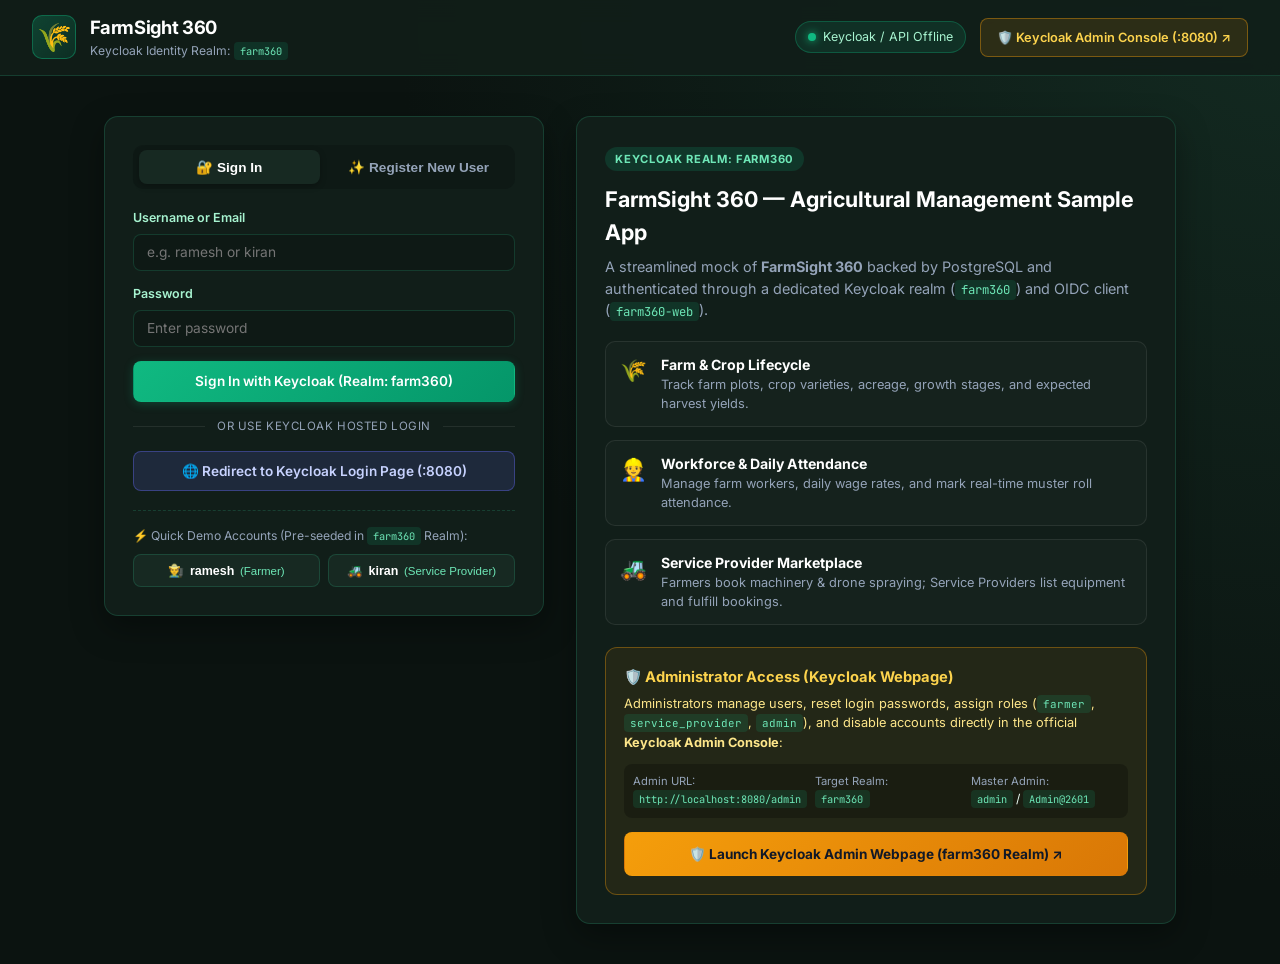
==== commit 551e3eb9: "feat: build FarmSight 360 sample app with Keycloak farm360 realm and PostgreSQL" ====
--- a/frontend/index.html
+++ b/frontend/index.html
@@ -1,570 +1,444 @@
 <!DOCTYPE html>
 <html lang="en">
 <head>
-  <meta charset="UTF-8">
-  <meta name="viewport" content="width=device-width, initial-scale=1.0">
-  <title>AuthLab — Security & Access X-Ray</title>
-  <meta name="description" content="Visual X-Ray of OAuth 2.0 and JWT verification: enter username and password to log in, request access, and see live security errors and decisions.">
-  <link rel="stylesheet" href="styles.css">
-  <link rel="icon" href="data:image/svg+xml,<svg xmlns=%22http://www.w3.org/2000/svg%22 viewBox=%220 0 100 100%22><text y=%22.9em%22 font-size=%2290%22>🛡️</text></svg>">
+  <meta charset="UTF-8" />
+  <meta name="viewport" content="width=device-width, initial-scale=1.0" />
+  <title>FarmSight 360 — Keycloak Integrated Platform</title>
+  <link rel="preconnect" href="https://fonts.googleapis.com" />
+  <link rel="preconnect" href="https://fonts.gstatic.com" crossorigin />
+  <link href="https://fonts.googleapis.com/css2?family=Inter:wght@400;500;600;700&family=JetBrains+Mono:wght@400;500&display=swap" rel="stylesheet" />
+  <link rel="stylesheet" href="styles.css" />
 </head>
 <body>
-  <!-- Header -->
-  <header class="app-header">
-    <div class="header-container">
-      <div class="brand-section">
-        <div class="brand-icon">🛡️</div>
-        <div>
-          <h1 class="brand-title">AuthLab</h1>
-        </div>
-        <span class="brand-tag">Security &amp; Access X-Ray</span>
-      </div>
-      
-      <div class="system-status">
-        <button type="button" class="btn-secondary" onclick="document.getElementById('admin-console-section').scrollIntoView({ behavior: 'smooth' })" style="padding: 0.35rem 0.8rem; font-size: 0.78rem; border-radius: var(--radius-full); display: flex; align-items: center; gap: 0.4rem; border-color: rgba(245, 158, 11, 0.35); color: #fcd34d; background: rgba(245, 158, 11, 0.1);">
-          <span>🛡️</span> Admin User Console
+  <!-- =====================================================================
+       TOP NAVIGATION BAR
+       ===================================================================== -->
+  <header class="topbar">
+    <div class="topbar-brand">
+      <div class="brand-logo">🌾</div>
+      <div>
+        <div class="brand-title">FarmSight 360</div>
+        <div class="brand-subtitle">Keycloak Identity Realm: <code>farm360</code></div>
+      </div>
+    </div>
+
+    <div class="topbar-actions">
+      <span id="kc-status-pill" class="status-pill">
+        <span class="status-dot"></span>
+        <span id="kc-status-text">Keycloak: Checking...</span>
+      </span>
+
+      <a
+        href="http://localhost:8080/admin/master/console/#/farm360/users"
+        target="_blank"
+        rel="noopener"
+        class="btn btn-outline-amber"
+        title="Admins manage users, roles, and password resets directly in the Keycloak Admin Console"
+      >
+        🛡️ Keycloak Admin Console (:8080) ↗
+      </a>
+
+      <div id="nav-user-controls" class="nav-user-controls hidden">
+        <button type="button" class="btn btn-ghost" onclick="toggleJwtModal()">
+          🔑 View JWT
         </button>
-        <a href="http://localhost:8080/admin" target="_blank" rel="noopener noreferrer" class="btn-secondary" style="padding: 0.35rem 0.8rem; font-size: 0.78rem; border-radius: var(--radius-full); display: flex; align-items: center; gap: 0.4rem; text-decoration: none; color: #a5b4fc; border-color: rgba(99, 102, 241, 0.35); background: rgba(99, 102, 241, 0.1);">
-          <span>↗</span> Keycloak Admin (:8080)
-        </a>
-        <div class="status-pill" id="keycloak-status-pill">
-          <span class="status-dot" id="keycloak-status-dot"></span>
-          <span>Keycloak: <strong id="keycloak-status-text">Connecting...</strong></span>
-        </div>
-        <div class="status-pill" id="api-status-pill">
-          <span class="status-dot" id="api-status-dot"></span>
-          <span>Flask API: <strong id="api-status-text">Connecting...</strong></span>
-        </div>
+        <div class="user-chip">
+          <span id="nav-user-icon">👨‍🌾</span>
+          <div>
+            <div id="nav-user-name" class="user-chip-name">ramesh</div>
+            <div id="nav-user-role" class="user-chip-role">farmer</div>
+          </div>
+        </div>
+        <button type="button" class="btn btn-danger-soft" onclick="logoutUser()">
+          Sign Out
+        </button>
       </div>
     </div>
   </header>
 
-  <!-- Main Container -->
-  <main class="main-layout" style="max-width: 1380px; gap: 1.5rem; padding: 1.5rem;">
-
-    <!-- TOP SECTION: TWO-COLUMN INTERACTIVE LOGIN & ACCESS X-RAY -->
-    <div class="login-layout-grid" style="display: grid; grid-template-columns: 460px 1fr; gap: 1.5rem; align-items: start;">
-      
-      <!-- LEFT COLUMN: AUTHENTIC LOGIN, REGISTRATION & RESOURCE ACCESS FORM -->
-      <section class="glass-panel" style="padding: 1.75rem;">
-        <div style="display: flex; align-items: center; justify-content: space-between; margin-bottom: 1rem;">
-          <h2 style="font-size: 1.25rem; font-family: var(--font-heading); display: flex; align-items: center; gap: 0.5rem;">
-            <span id="auth-panel-icon">🔐</span> <span id="auth-panel-title">User Login &amp; Access</span>
-          </h2>
-          <span id="auth-panel-badge" style="font-size: 0.72rem; padding: 0.2rem 0.55rem; border-radius: var(--radius-full); background: rgba(99, 102, 241, 0.15); color: #a5b4fc; border: 1px solid rgba(99, 102, 241, 0.3);">
-            Keycloak Direct Grant
-          </span>
-        </div>
-
-        <!-- Mode Switcher Tabs: Login vs Register -->
-        <div class="auth-mode-tabs" style="display: grid; grid-template-columns: 1fr 1fr; gap: 0.4rem; background: rgba(0, 0, 0, 0.35); padding: 0.3rem; border-radius: var(--radius-md); border: 1px solid var(--border-subtle); margin-bottom: 1.25rem;">
-          <button type="button" id="tab-mode-login" class="auth-mode-btn active" onclick="switchAuthMode('login')">
-            <span>🔐</span> Sign In &amp; Access
+  <!-- =====================================================================
+       VIEW 1: AUTHENTICATION GATE (LOGIN / REGISTER / ADMIN KEYCLOAK LINK)
+       ===================================================================== -->
+  <main id="auth-view" class="auth-container">
+    <div class="auth-grid">
+      <!-- Left Column: Login & Register Card -->
+      <div class="auth-card">
+        <div class="auth-tabs">
+          <button type="button" id="tab-btn-login" class="auth-tab active" onclick="switchAuthTab('login')">
+            🔐 Sign In
           </button>
-          <button type="button" id="tab-mode-register" class="auth-mode-btn" onclick="switchAuthMode('register')">
-            <span>✨</span> Register New User
+          <button type="button" id="tab-btn-register" class="auth-tab" onclick="switchAuthTab('register')">
+            ✨ Register New User
           </button>
         </div>
 
-        <!-- ==================== VIEW 1: LOGIN & ACCESS ==================== -->
-        <div id="view-login-mode">
-          <p style="font-size: 0.83rem; color: var(--text-secondary); margin-bottom: 1.25rem; line-height: 1.45;">
-            Enter credentials and select a resource. When you click <strong>Login &amp; Request Access</strong>, the system authenticates against Keycloak, requests the resource from Flask, and displays the exact security decision or error.
+        <div id="auth-alert" class="alert-box hidden"></div>
+
+        <!-- LOGIN FORM -->
+        <form id="login-form" onsubmit="handleLoginSubmit(event)">
+          <div class="form-group">
+            <label>Username or Email</label>
+            <input type="text" id="login-username" class="form-input" placeholder="e.g. ramesh or kiran" required />
+          </div>
+          <div class="form-group">
+            <label>Password</label>
+            <input type="password" id="login-password" class="form-input" placeholder="Enter password" required />
+          </div>
+          <button type="submit" id="login-submit-btn" class="btn btn-primary btn-block">
+            Sign In with Keycloak (Realm: farm360)
+          </button>
+
+          <div class="divider"><span>OR USE KEYCLOAK HOSTED LOGIN</span></div>
+
+          <button type="button" class="btn btn-secondary btn-block" onclick="loginWithKeycloakRedirect()">
+            🌐 Redirect to Keycloak Login Page (:8080)
+          </button>
+
+          <div class="quick-demo-box">
+            <div class="quick-demo-title">⚡ Quick Demo Accounts (Pre-seeded in <code>farm360</code> Realm):</div>
+            <div class="quick-demo-buttons">
+              <button type="button" class="demo-pill" onclick="quickLogin('ramesh', 'ramesh123')">
+                👨‍🌾 <strong>ramesh</strong> <span>(Farmer)</span>
+              </button>
+              <button type="button" class="demo-pill" onclick="quickLogin('kiran', 'kiran123')">
+                🚜 <strong>kiran</strong> <span>(Service Provider)</span>
+              </button>
+            </div>
+          </div>
+        </form>
+
+        <!-- REGISTER FORM -->
+        <form id="register-form" class="hidden" onsubmit="handleRegisterSubmit(event)">
+          <div class="form-row-2">
+            <div class="form-group">
+              <label>Username *</label>
+              <input type="text" id="reg-username" class="form-input" placeholder="e.g. suresh" required />
+            </div>
+            <div class="form-group">
+              <label>Account Role *</label>
+              <select id="reg-role" class="form-input">
+                <option value="farmer">🌾 Farmer (Farm Owner)</option>
+                <option value="service_provider">🚜 Service Provider (Contractor)</option>
+              </select>
+            </div>
+          </div>
+          <div class="form-row-2">
+            <div class="form-group">
+              <label>First Name</label>
+              <input type="text" id="reg-firstname" class="form-input" placeholder="Suresh" />
+            </div>
+            <div class="form-group">
+              <label>Last Name</label>
+              <input type="text" id="reg-lastname" class="form-input" placeholder="Kumar" />
+            </div>
+          </div>
+          <div class="form-group">
+            <label>Email Address</label>
+            <input type="email" id="reg-email" class="form-input" placeholder="suresh@farm360.local" />
+          </div>
+          <div class="form-group">
+            <label>Password *</label>
+            <input type="password" id="reg-password" class="form-input" placeholder="Minimum 4 characters" required />
+          </div>
+          <button type="submit" id="reg-submit-btn" class="btn btn-primary btn-block">
+            Create Account in Keycloak &amp; Sign In
+          </button>
+        </form>
+      </div>
+
+      <!-- Right Column: Architecture & Admin Access Info -->
+      <div class="auth-info-card">
+        <div class="info-badge">KEYCLOAK REALM: FARM360</div>
+        <h2>FarmSight 360 — Agricultural Management Sample App</h2>
+        <p>
+          A streamlined mock of <strong>FarmSight 360</strong> backed by PostgreSQL and authenticated through a dedicated Keycloak realm (<code>farm360</code>) and OIDC client (<code>farm360-web</code>).
+        </p>
+
+        <div class="feature-list">
+          <div class="feature-item">
+            <span class="feature-icon">🌾</span>
+            <div>
+              <strong>Farm &amp; Crop Lifecycle</strong>
+              <p>Track farm plots, crop varieties, acreage, growth stages, and expected harvest yields.</p>
+            </div>
+          </div>
+          <div class="feature-item">
+            <span class="feature-icon">👷</span>
+            <div>
+              <strong>Workforce &amp; Daily Attendance</strong>
+              <p>Manage farm workers, daily wage rates, and mark real-time muster roll attendance.</p>
+            </div>
+          </div>
+          <div class="feature-item">
+            <span class="feature-icon">🚜</span>
+            <div>
+              <strong>Service Provider Marketplace</strong>
+              <p>Farmers book machinery &amp; drone spraying; Service Providers list equipment and fulfill bookings.</p>
+            </div>
+          </div>
+        </div>
+
+        <!-- Admin Portal Notice Card -->
+        <div class="admin-portal-box">
+          <div class="admin-portal-header">
+            <span>🛡️ Administrator Access (Keycloak Webpage)</span>
+          </div>
+          <p>
+            Administrators manage users, reset login passwords, assign roles (<code>farmer</code>, <code>service_provider</code>, <code>admin</code>), and disable accounts directly in the official <strong>Keycloak Admin Console</strong>:
           </p>
-
-          <!-- Quick Demo Fill Buttons -->
-          <div style="margin-bottom: 1.25rem;">
-            <label style="font-size: 0.75rem; font-weight: 600; text-transform: uppercase; letter-spacing: 0.05em; color: var(--text-muted); display: block; margin-bottom: 0.45rem;">
-              Quick Fill Keycloak Accounts:
-            </label>
-            <div id="quick-fill-accounts-grid" style="display: grid; grid-template-columns: 1fr 1fr; gap: 0.5rem;">
-              <button type="button" class="quick-fill-btn active" id="btn-quick-alice" onclick="quickFillCredentials('alice', 'alice123', 'viewer')">
-                <span>👩‍💻</span>
-                <div style="text-align: left;">
-                  <div style="font-weight: 600;">Alice (Viewer)</div>
-                  <div style="font-size: 0.7rem; color: #93c5fd;">Gets 403 on Admin</div>
-                </div>
-              </button>
-              <button type="button" class="quick-fill-btn" id="btn-quick-bob" onclick="quickFillCredentials('bob', 'bob123', 'admin')">
-                <span>🛡️</span>
-                <div style="text-align: left;">
-                  <div style="font-weight: 600;">Bob (Admin)</div>
-                  <div style="font-size: 0.7rem; color: #fcd34d;">Gets 200 on Admin</div>
-                </div>
-              </button>
-            </div>
-          </div>
-
-          <!-- The Actual Login Form -->
-          <form id="login-form" onsubmit="handleLoginAndAccess(event)" style="display: flex; flex-direction: column; gap: 1rem;">
-            <!-- Username Input -->
-            <div class="form-group">
-              <label class="form-label" for="login-username" style="display: flex; justify-content: space-between;">
-                <span>Username</span>
-                <span style="font-size: 0.72rem; color: var(--text-muted);">Keycloak realm user</span>
-              </label>
-              <div style="position: relative;">
-                <span style="position: absolute; left: 0.85rem; top: 50%; transform: translateY(-50%); font-size: 1rem; color: var(--text-muted); pointer-events: none;">👤</span>
-                <input type="text" id="login-username" class="form-input" value="alice" placeholder="e.g. alice, bob" required style="padding-left: 2.5rem;">
-              </div>
-            </div>
-
-            <!-- Password Input -->
-            <div class="form-group">
-              <label class="form-label" for="login-password" style="display: flex; justify-content: space-between;">
-                <span>Password</span>
-                <span style="font-size: 0.72rem; color: var(--text-muted);">Default: alice123 / bob123</span>
-              </label>
-              <div style="position: relative;">
-                <span style="position: absolute; left: 0.85rem; top: 50%; transform: translateY(-50%); font-size: 1rem; color: var(--text-muted); pointer-events: none;">🔑</span>
-                <input type="password" id="login-password" class="form-input" value="alice123" placeholder="Enter password" required style="padding-left: 2.5rem;">
-              </div>
-            </div>
-
-            <!-- Target Resource Selector -->
-            <div class="form-group">
-              <label class="form-label" for="target-endpoint" style="display: flex; justify-content: space-between;">
-                <span>Target Resource to Access</span>
-                <span style="font-size: 0.72rem; color: #f87171; font-weight: 600;">Test 403 on Admin!</span>
-              </label>
-              <select id="target-endpoint" class="form-input" style="background-color: var(--bg-surface); cursor: pointer; font-family: var(--font-mono); font-size: 0.85rem;">
-                <option value="/api/admin/users" selected>GET /api/admin/users  (Admin only — triggers 403 for Alice!)</option>
-                <option value="/api/users">GET /api/users  (Viewer / Developer / Admin — 200 OK)</option>
-                <option value="/api/me">GET /api/me  (Identity Profile — 200 OK)</option>
-                <option value="/api/public">GET /api/public  (Public — No auth needed)</option>
-              </select>
-            </div>
-
-            <!-- Action Buttons -->
-            <div style="display: flex; flex-direction: column; gap: 0.6rem; margin-top: 0.5rem;">
-              <button type="submit" id="btn-submit-login" class="btn-primary" style="padding: 0.85rem 1.25rem; font-size: 0.95rem; font-weight: 600; display: flex; align-items: center; justify-content: center; gap: 0.5rem; box-shadow: 0 4px 15px rgba(99, 102, 241, 0.4);">
-                <span>🔐</span>
-                <span id="btn-submit-text">Login &amp; Request Access</span>
-              </button>
-              <button type="button" class="btn-secondary" onclick="testAnonymousAccess()" style="padding: 0.65rem 1rem; font-size: 0.82rem; display: flex; align-items: center; justify-content: center; gap: 0.4rem; color: var(--text-secondary);">
-                <span>🚫</span>
-                <span>Test Access Without Token (Anonymous 401)</span>
-              </button>
-            </div>
+          <div class="admin-creds-grid">
+            <div><span>Admin URL:</span> <code>http://localhost:8080/admin</code></div>
+            <div><span>Target Realm:</span> <code>farm360</code></div>
+            <div><span>Master Admin:</span> <code>admin</code> / <code>Admin@2601</code></div>
+          </div>
+          <a
+            href="http://localhost:8080/admin/master/console/#/farm360/users"
+            target="_blank"
+            rel="noopener"
+            class="btn btn-amber btn-block"
+          >
+            🛡️ Launch Keycloak Admin Webpage (farm360 Realm) ↗
+          </a>
+        </div>
+      </div>
+    </div>
+  </main>
+
+  <!-- =====================================================================
+       VIEW 2: FARMSIGHT 360 DASHBOARD (AUTHENTICATED USERS)
+       ===================================================================== -->
+  <main id="dashboard-view" class="dashboard-container hidden">
+    <!-- KPI Summary Banner -->
+    <section class="kpi-grid">
+      <div class="kpi-card">
+        <div class="kpi-label">🌾 Active Farm Plots</div>
+        <div class="kpi-value" id="kpi-plots">0</div>
+        <div class="kpi-sub" id="kpi-acres">0.0 Acres Total</div>
+      </div>
+      <div class="kpi-card">
+        <div class="kpi-label">👷 Workforce Present</div>
+        <div class="kpi-value" id="kpi-workers">0 / 0</div>
+        <div class="kpi-sub">Daily Muster Roll</div>
+      </div>
+      <div class="kpi-card">
+        <div class="kpi-label">🚜 Active Service Bookings</div>
+        <div class="kpi-value" id="kpi-bookings">0</div>
+        <div class="kpi-sub">Pending / Confirmed</div>
+      </div>
+      <div class="kpi-card">
+        <div class="kpi-label">💰 Net Farm Balance</div>
+        <div class="kpi-value kpi-green" id="kpi-balance">₹0</div>
+        <div class="kpi-sub" id="kpi-inc-exp">Income: ₹0 | Expense: ₹0</div>
+      </div>
+    </section>
+
+    <!-- Navigation Tabs for Farm360 Modules -->
+    <div class="module-tabs">
+      <button type="button" class="module-tab active" data-tab="crops" onclick="switchModuleTab('crops')">
+        🌾 Farms &amp; Crops
+      </button>
+      <button type="button" class="module-tab" data-tab="workers" onclick="switchModuleTab('workers')">
+        👷 Workforce &amp; Attendance
+      </button>
+      <button type="button" class="module-tab" data-tab="marketplace" onclick="switchModuleTab('marketplace')">
+        🚜 Service Marketplace &amp; Bookings
+      </button>
+      <button type="button" class="module-tab" data-tab="finances" onclick="switchModuleTab('finances')">
+        💰 Farm Finances
+      </button>
+    </div>
+
+    <div id="dashboard-toast" class="toast-banner hidden"></div>
+
+    <!-- ===================================================================
+         MODULE 1: FARMS & CROPS
+         =================================================================== -->
+    <section id="mod-crops" class="module-section">
+      <div class="section-header">
+        <div>
+          <h3>🌾 Farm Holdings &amp; Crop Batches</h3>
+          <p>Track crop stages, acreage, and harvest yield projections across your farm plots.</p>
+        </div>
+      </div>
+
+      <!-- Quick Add Crop Bar -->
+      <form class="inline-add-form" onsubmit="handleAddCrop(event)">
+        <input type="text" id="crop-farm" class="form-input" placeholder="Farm Estate Name (e.g. Green Valley)" required />
+        <input type="text" id="crop-name" class="form-input" placeholder="Crop Name (e.g. Cardamom)" required />
+        <input type="text" id="crop-variety" class="form-input" placeholder="Variety (e.g. Malabar)" />
+        <input type="number" step="0.1" id="crop-acres" class="form-input" placeholder="Acres (e.g. 5.5)" required />
+        <input type="number" id="crop-yield" class="form-input" placeholder="Expected Yield (kg)" required />
+        <button type="submit" class="btn btn-primary">+ Add Crop Plot</button>
+      </form>
+
+      <div class="table-card">
+        <table class="data-table">
+          <thead>
+            <tr>
+              <th>Farm Plot</th>
+              <th>Crop &amp; Variety</th>
+              <th>Area (Acres)</th>
+              <th>Growth Stage</th>
+              <th>Expected Yield (kg)</th>
+              <th>Owner</th>
+              <th style="text-align: right;">Actions</th>
+            </tr>
+          </thead>
+          <tbody id="crops-tbody"></tbody>
+        </table>
+      </div>
+    </section>
+
+    <!-- ===================================================================
+         MODULE 2: WORKFORCE & DAILY ATTENDANCE
+         =================================================================== -->
+    <section id="mod-workers" class="module-section hidden">
+      <div class="section-header">
+        <div>
+          <h3>👷 Farm Workforce &amp; Daily Attendance</h3>
+          <p>Manage field staff and toggle today's attendance status (Present / Half-Day / Absent).</p>
+        </div>
+      </div>
+
+      <form class="inline-add-form" onsubmit="handleAddWorker(event)">
+        <input type="text" id="wrk-name" class="form-input" placeholder="Worker Full Name" required />
+        <input type="text" id="wrk-role" class="form-input" placeholder="Role (e.g. Harvester, Tractor Driver)" required />
+        <input type="number" id="wrk-wage" class="form-input" placeholder="Daily Wage (₹)" value="550" required />
+        <input type="text" id="wrk-farm" class="form-input" placeholder="Assigned Estate" value="Green Valley Estate" required />
+        <button type="submit" class="btn btn-primary">+ Add Worker</button>
+      </form>
+
+      <div class="table-card">
+        <table class="data-table">
+          <thead>
+            <tr>
+              <th>Worker Name</th>
+              <th>Role / Skill</th>
+              <th>Assigned Farm</th>
+              <th>Daily Wage</th>
+              <th>Today's Attendance</th>
+              <th style="text-align: right;">Mark Attendance</th>
+            </tr>
+          </thead>
+          <tbody id="workers-tbody"></tbody>
+        </table>
+      </div>
+    </section>
+
+    <!-- ===================================================================
+         MODULE 3: SERVICE MARKETPLACE & BOOKINGS
+         =================================================================== -->
+    <section id="mod-marketplace" class="module-section hidden">
+      <div class="marketplace-split">
+        <!-- Left: Available Contractor Services -->
+        <div>
+          <div class="section-header">
+            <div>
+              <h3>🚜 Agricultural Service Marketplace</h3>
+              <p>Book drone spraying, harvesters, soil testing, or list new contractor equipment.</p>
+            </div>
+          </div>
+
+          <form class="inline-add-form" onsubmit="handleAddService(event)">
+            <input type="text" id="svc-name" class="form-input" placeholder="Equipment / Service Title" required />
+            <input type="text" id="svc-category" class="form-input" placeholder="Category (e.g. Spraying)" required />
+            <input type="number" id="svc-rate" class="form-input" placeholder="Rate (₹)" required />
+            <select id="svc-unit" class="form-input">
+              <option value="per acre">per acre</option>
+              <option value="per hour">per hour</option>
+              <option value="per plot">per plot</option>
+            </select>
+            <button type="submit" class="btn btn-primary">+ List Service</button>
           </form>
-        </div>
-
-        <!-- ==================== VIEW 2: REGISTER NEW USER ==================== -->
-        <div id="view-register-mode" style="display: none;">
-          <p style="font-size: 0.83rem; color: var(--text-secondary); margin-bottom: 1.15rem; line-height: 1.45;">
-            Provision a new user directly in the <strong>Keycloak</strong> <code>authlab</code> realm via the Admin REST API, assign a realm role, and immediately test their JWT &amp; RBAC permissions.
-          </p>
-
-          <form id="register-form" onsubmit="handleRegisterUser(event)" style="display: flex; flex-direction: column; gap: 0.95rem;">
-            <!-- New Username -->
-            <div class="form-group">
-              <label class="form-label" for="reg-username" style="display: flex; justify-content: space-between;">
-                <span>New Username *</span>
-                <span style="font-size: 0.72rem; color: var(--text-muted);">Lowercase, no spaces</span>
-              </label>
-              <div style="position: relative;">
-                <span style="position: absolute; left: 0.85rem; top: 50%; transform: translateY(-50%); font-size: 1rem; color: var(--text-muted); pointer-events: none;">👤</span>
-                <input type="text" id="reg-username" class="form-input" placeholder="e.g. charlie" required minlength="2" style="padding-left: 2.5rem;">
-              </div>
-            </div>
-
-            <!-- New Password -->
-            <div class="form-group">
-              <label class="form-label" for="reg-password" style="display: flex; justify-content: space-between;">
-                <span>Password *</span>
-                <span style="font-size: 0.72rem; color: var(--text-muted);">Min 4 characters</span>
-              </label>
-              <div style="position: relative;">
-                <span style="position: absolute; left: 0.85rem; top: 50%; transform: translateY(-50%); font-size: 1rem; color: var(--text-muted); pointer-events: none;">🔑</span>
-                <input type="password" id="reg-password" class="form-input" placeholder="e.g. charlie123" required minlength="4" style="padding-left: 2.5rem;">
-              </div>
-            </div>
-
-            <!-- Email (Optional) -->
-            <div class="form-group">
-              <label class="form-label" for="reg-email" style="display: flex; justify-content: space-between;">
-                <span>Email</span>
-                <span style="font-size: 0.72rem; color: var(--text-muted);">Optional (auto-generated if blank)</span>
-              </label>
-              <div style="position: relative;">
-                <span style="position: absolute; left: 0.85rem; top: 50%; transform: translateY(-50%); font-size: 1rem; color: var(--text-muted); pointer-events: none;">✉️</span>
-                <input type="email" id="reg-email" class="form-input" placeholder="e.g. charlie@authlab.local" style="padding-left: 2.5rem;">
-              </div>
-            </div>
-
-            <!-- Keycloak Realm Role Selector -->
-            <div class="form-group">
-              <label class="form-label" for="reg-role" style="display: flex; justify-content: space-between;">
-                <span>Keycloak Realm Role</span>
-                <span style="font-size: 0.72rem; color: #a5b4fc; font-weight: 600;">Embedded in JWT realm_access</span>
-              </label>
-              <select id="reg-role" class="form-input" style="background-color: var(--bg-surface); cursor: pointer; font-family: var(--font-mono); font-size: 0.83rem;">
-                <option value="viewer" selected>viewer — Read access (/api/users ✓, /api/admin/users ✗ 403)</option>
-                <option value="developer">developer — Dev access (/api/users ✓, /api/admin/users ✗ 403)</option>
-                <option value="admin">admin — Full access (/api/users ✓, /api/admin/users ✓ 200)</option>
-              </select>
-            </div>
-
-            <!-- Registration Feedback Box -->
-            <div id="register-feedback" style="display: none; padding: 0.75rem 0.9rem; border-radius: var(--radius-md); font-size: 0.8rem; line-height: 1.45;"></div>
-
-            <!-- Submit Button -->
-            <div style="display: flex; flex-direction: column; gap: 0.6rem; margin-top: 0.35rem;">
-              <button type="submit" id="btn-submit-register" class="btn-primary" style="padding: 0.85rem 1.25rem; font-size: 0.95rem; font-weight: 600; display: flex; align-items: center; justify-content: center; gap: 0.5rem; background: linear-gradient(135deg, #10b981, #059669); box-shadow: 0 4px 15px rgba(16, 185, 129, 0.35);">
-                <span>✨</span>
-                <span id="btn-submit-register-text">Register in Keycloak &amp; Sign In</span>
-              </button>
-            </div>
-          </form>
-        </div>
-
-        <!-- Active Session Pill -->
-        <div style="margin-top: 1.5rem; padding-top: 1.25rem; border-top: 1px solid var(--border-subtle);">
-          <div style="display: flex; align-items: center; justify-content: space-between; font-size: 0.78rem; margin-bottom: 0.4rem;">
-            <span style="color: var(--text-muted);">Current Active Session:</span>
-            <span id="session-countdown-text" style="font-family: var(--font-mono); color: var(--success); font-weight: 600;">No token yet</span>
-          </div>
-          <div style="background: rgba(0,0,0,0.3); border-radius: var(--radius-sm); padding: 0.6rem 0.85rem; display: flex; align-items: center; justify-content: space-between;">
-            <div style="display: flex; align-items: center; gap: 0.5rem;">
-              <span id="session-avatar" style="font-size: 1.1rem;">👩‍💻</span>
-              <div>
-                <div style="font-weight: 600; font-size: 0.85rem; color: #fff;" id="session-username-display">alice</div>
-                <div style="font-size: 0.7rem; color: var(--text-muted); font-family: var(--font-mono);" id="session-roles-display">roles: ["viewer"]</div>
-              </div>
-            </div>
-            <span class="decision-badge dec-ALLOWED" id="session-badge" style="font-size: 0.68rem;">READY</span>
-          </div>
-        </div>
-      </section>
-
-
-      <!-- RIGHT COLUMN: ACCESS DECISION, VERIFIED API DATA, & BEHIND-THE-SCENES X-RAY -->
-      <section style="display: flex; flex-direction: column; gap: 1.25rem;">
-        
-        <!-- 1. ACCESS DECISION HERO BANNER (Big visual result: 403 Forbidden or 200 OK) -->
-        <div class="xray-decision-banner access-denied" id="decision-banner">
-          <div style="display: flex; align-items: flex-start; justify-content: space-between; gap: 1rem;">
-            <div style="display: flex; align-items: flex-start; gap: 1rem;">
-              <div class="decision-icon-circle" id="decision-icon">
-                🚫
-              </div>
-              <div>
-                <div style="display: flex; align-items: center; gap: 0.65rem; margin-bottom: 0.35rem;">
-                  <span class="decision-code-badge badge-403" id="decision-status-badge">HTTP 403 FORBIDDEN</span>
-                  <span style="font-weight: 700; font-size: 1.2rem; color: #fff;" id="decision-headline">Access Denied</span>
-                </div>
-                <p style="font-size: 0.88rem; color: #f1f5f9; line-height: 1.5;" id="decision-explanation">
-                  Authentication succeeded with Keycloak (valid RS256 token signed for <strong>alice</strong>), but Flask RBAC decorator <code>@require_auth("admin")</code> checked your roles <code>["viewer"]</code> and <strong>rejected access</strong>.
-                </p>
-              </div>
-            </div>
-            <div style="text-align: right; flex-shrink: 0;">
-              <span style="font-size: 0.72rem; color: var(--text-muted); display: block;">Latency</span>
-              <span style="font-family: var(--font-mono); font-size: 0.95rem; font-weight: 700; color: #fff;" id="decision-latency">5ms</span>
-            </div>
-          </div>
-        </div>
-
-        <!-- 2. VERIFIED REAL DATA RETURNED BY FLASK API -->
-        <div class="glass-panel" style="padding: 1.25rem 1.5rem;">
-          <div style="display: flex; justify-content: space-between; align-items: center; margin-bottom: 0.75rem;">
-            <div style="display: flex; align-items: center; gap: 0.5rem;">
-              <span style="font-size: 1.1rem;">📦</span>
-              <h3 style="font-size: 1rem; font-family: var(--font-heading); color: #fff;">
-                Verified Live Response from Flask API
-              </h3>
-              <span style="font-size: 0.72rem; color: var(--text-muted); font-family: var(--font-mono);" id="data-target-url">
-                GET http://localhost:5001/api/admin/users
-              </span>
-            </div>
-            <button class="suite-copy-btn" onclick="copyTraceCurl()" title="Copy equivalent cURL command">
-              📋 Copy cURL
-            </button>
-          </div>
-
-          <pre class="verified-data-box" id="verified-live-data" style="margin: 0; min-height: 110px; max-height: 220px; overflow-y: auto;">{
-  "error": "forbidden",
-  "detail": "Requires one of: admin"
-}</pre>
-        </div>
-
-        <!-- 3. BEHIND-THE-SCENES SECURITY X-RAY TRACE -->
-        <div class="glass-panel" style="padding: 1.25rem 1.5rem;">
-          <div style="display: flex; align-items: center; justify-content: space-between; margin-bottom: 0.85rem;">
-            <h3 style="font-size: 1rem; font-family: var(--font-heading); display: flex; align-items: center; gap: 0.5rem; color: #fff;">
-              <span>🔬</span> Behind-the-Scenes Security X-Ray
-            </h3>
-            <span style="font-size: 0.72rem; color: var(--text-secondary);">
-              Step-by-step cryptographic &amp; RBAC validation
-            </span>
-          </div>
-
-          <div class="xray-pipeline-grid" style="grid-template-columns: repeat(3, 1fr); gap: 0.85rem;">
-            <!-- Step 1: Keycloak Token Minting -->
-            <div class="xray-step-card" style="padding: 0.85rem 1rem;">
-              <div class="xray-step-header" style="margin-bottom: 0.4rem;">
-                <span class="xray-step-num">STEP 1</span>
-                <span style="font-size: 0.72rem; color: #a5b4fc; font-weight: 600;">Keycloak IdP (:8080)</span>
-              </div>
-              <div style="font-size: 0.82rem; font-weight: 600; color: #fff; margin-bottom: 0.25rem;">Token Minting &amp; Signing</div>
-              <div class="xray-step-detail" style="font-size: 0.75rem; line-height: 1.45;">
-                <div>• User: <strong id="trace-step1-user" style="color: #93c5fd;">alice</strong></div>
-                <div>• Roles: <code id="trace-step1-roles" style="color: #fcd34d;">["viewer"]</code></div>
-                <div>• Alg: <code style="color: var(--jwt-header);">RS256</code> (RSA-2048)</div>
-              </div>
-              <div class="xray-step-status status-ok" id="trace-step1-badge" style="margin-top: 0.5rem; font-size: 0.72rem;">✓ Token Issued</div>
-            </div>
-
-            <!-- Step 2: Flask Signature Check -->
-            <div class="xray-step-card" style="padding: 0.85rem 1rem;">
-              <div class="xray-step-header" style="margin-bottom: 0.4rem;">
-                <span class="xray-step-num">STEP 2</span>
-                <span style="font-size: 0.72rem; color: #34d399; font-weight: 600;">Flask API (:5001)</span>
-              </div>
-              <div style="font-size: 0.82rem; font-weight: 600; color: #fff; margin-bottom: 0.25rem;">Cryptographic JWKS Check</div>
-              <div class="xray-step-detail" style="font-size: 0.75rem; line-height: 1.45;">
-                <div>• Key ID: <code id="trace-step2-kid" style="color: #a5b4fc;">cached</code></div>
-                <div>• Signature: <span id="trace-step2-sig" style="color: var(--success);">SHA-256 Valid ✓</span></div>
-                <div>• Expiration: <span id="trace-step2-exp" style="color: var(--success);">Active ✓</span></div>
-              </div>
-              <div class="xray-step-status status-ok" id="trace-step2-badge" style="margin-top: 0.5rem; font-size: 0.72rem;">✓ Signature Valid</div>
-            </div>
-
-            <!-- Step 3: RBAC Check -->
-            <div class="xray-step-card" style="padding: 0.85rem 1rem;">
-              <div class="xray-step-header" style="margin-bottom: 0.4rem;">
-                <span class="xray-step-num">STEP 3</span>
-                <span style="font-size: 0.72rem; color: #f59e0b; font-weight: 600;">Flask RBAC</span>
-              </div>
-              <div style="font-size: 0.82rem; font-weight: 600; color: #fff; margin-bottom: 0.25rem;">Role Permission Decision</div>
-              <div class="xray-step-detail" style="font-size: 0.75rem; line-height: 1.45;">
-                <div>• Required: <code id="trace-step3-req" style="color: #f87171;">admin</code></div>
-                <div>• Provided: <code id="trace-step3-prov" style="color: #fcd34d;">viewer</code></div>
-                <div>• Decision: <strong id="trace-step3-dec" style="color: var(--danger);">Denied (403)</strong></div>
-              </div>
-              <div class="xray-step-status status-err" id="trace-step3-badge" style="margin-top: 0.5rem; font-size: 0.72rem; background: rgba(239, 68, 68, 0.2); color: #f87171;">✗ Access Denied</div>
-            </div>
-          </div>
-        </div>
-
-      </section>
-
+
+          <div id="services-grid" class="services-grid"></div>
+        </div>
+
+        <!-- Right: Service Bookings Pipeline -->
+        <div>
+          <div class="section-header">
+            <div>
+              <h3>📅 Service Bookings Pipeline</h3>
+              <p>Track scheduled contractor visits and update completion status.</p>
+            </div>
+          </div>
+          <div class="table-card">
+            <table class="data-table">
+              <thead>
+                <tr>
+                  <th>Service &amp; Farm</th>
+                  <th>Date</th>
+                  <th>Amount</th>
+                  <th>Status</th>
+                  <th style="text-align: right;">Update</th>
+                </tr>
+              </thead>
+              <tbody id="bookings-tbody"></tbody>
+            </table>
+          </div>
+        </div>
+      </div>
+    </section>
+
+    <!-- ===================================================================
+         MODULE 4: FARM FINANCES (INCOME & EXPENSES)
+         =================================================================== -->
+    <section id="mod-finances" class="module-section hidden">
+      <div class="section-header">
+        <div>
+          <h3>💰 Farm Finance Ledger</h3>
+          <p>Record harvest sales (income) and operational costs (fertilizer, wages, contractor bookings).</p>
+        </div>
+      </div>
+
+      <form class="inline-add-form" onsubmit="handleAddFinance(event)">
+        <select id="fin-type" class="form-input">
+          <option value="INCOME">📈 INCOME (Harvest Sale)</option>
+          <option value="EXPENSE">📉 EXPENSE (Farm Cost)</option>
+        </select>
+        <input type="text" id="fin-category" class="form-input" placeholder="Category (e.g. Harvest Sale, Fertilizer)" required />
+        <input type="text" id="fin-desc" class="form-input" placeholder="Description (e.g. Sold 10 Quintals Paddy)" required />
+        <input type="number" id="fin-amount" class="form-input" placeholder="Amount (₹)" required />
+        <button type="submit" class="btn btn-primary">+ Record Entry</button>
+      </form>
+
+      <div class="table-card">
+        <table class="data-table">
+          <thead>
+            <tr>
+              <th>Type</th>
+              <th>Category</th>
+              <th>Description</th>
+              <th>Recorded By</th>
+              <th>Date</th>
+              <th style="text-align: right;">Amount (₹)</th>
+            </tr>
+          </thead>
+          <tbody id="finances-tbody"></tbody>
+        </table>
+      </div>
+    </section>
+  </main>
+
+  <!-- =====================================================================
+       MODAL: KEYCLOAK JWT INSPECTOR
+       ===================================================================== -->
+  <div id="jwt-modal" class="modal-backdrop hidden" onclick="if(event.target===this) toggleJwtModal()">
+    <div class="modal-card">
+      <div class="modal-header">
+        <h3>🔑 Active Keycloak Access Token (Realm: <code>farm360</code>)</h3>
+        <button type="button" class="btn btn-ghost" onclick="toggleJwtModal()">✕ Close</button>
+      </div>
+      <div class="modal-body">
+        <p class="modal-note">
+          Issued by <code>http://localhost:8080/realms/farm360</code> for OIDC client <code>farm360-web</code>.
+          If an admin modifies your roles or groups in the <a href="http://localhost:8080/admin/master/console/#/farm360/users" target="_blank" rel="noopener">Keycloak Admin Console</a>, sign out and sign back in to mint an updated token.
+        </p>
+        <label class="mono-label">Decoded JWT Claims Payload</label>
+        <pre id="jwt-decoded-pre" class="code-pre"></pre>
+      </div>
     </div>
-
-
-    <!-- ==================== ADMIN KEYCLOAK USER & PASSWORD MANAGEMENT CONSOLE ==================== -->
-    <section class="glass-panel" id="admin-console-section" style="padding: 1.5rem 1.75rem; border-color: rgba(245, 158, 11, 0.25);">
-      <div style="display: flex; justify-content: space-between; align-items: center; margin-bottom: 1rem; flex-wrap: wrap; gap: 0.75rem;">
-        <div>
-          <div style="display: flex; align-items: center; gap: 0.65rem; flex-wrap: wrap;">
-            <h2 style="font-size: 1.2rem; font-family: var(--font-heading); display: flex; align-items: center; gap: 0.5rem; color: #fff;">
-              <span>🛡️</span> Admin Keycloak User &amp; Password Console
-            </h2>
-            <span class="access-decision-badge badge-denied" id="admin-console-badge">LOCKED (REQUIRES ADMIN ROLE)</span>
-          </div>
-          <p style="font-size: 0.82rem; color: var(--text-secondary); margin-top: 0.25rem;">
-            Manage Keycloak realm users, reset login passwords, update RBAC roles, and toggle account status via <code>@require_auth("admin")</code> protected endpoints.
-          </p>
-        </div>
-
-        <div style="display: flex; align-items: center; gap: 0.5rem; flex-wrap: wrap;">
-          <button type="button" id="btn-unlock-admin-bob" class="btn-primary" onclick="unlockAdminAsBob()" style="padding: 0.5rem 0.95rem; font-size: 0.8rem; background: linear-gradient(135deg, #f59e0b, #d97706); box-shadow: 0 4px 12px rgba(245, 158, 11, 0.3);">
-            <span>🛡️</span> Switch to Bob (Admin) to Unlock
-          </button>
-          <button type="button" class="btn-secondary" onclick="switchAuthMode('register'); document.getElementById('reg-username')?.focus();" style="padding: 0.45rem 0.85rem; font-size: 0.8rem; display: flex; align-items: center; gap: 0.35rem;">
-            <span>➕</span> Register User
-          </button>
-          <button type="button" class="btn-secondary" onclick="refreshAllEndpoints()" style="padding: 0.45rem 0.85rem; font-size: 0.8rem; display: flex; align-items: center; gap: 0.35rem;">
-            <span>↺</span> Sync Keycloak Users
-          </button>
-          <a href="http://localhost:8080/admin/master/console/#/authlab/users" target="_blank" rel="noopener noreferrer" class="btn-secondary" style="padding: 0.45rem 0.85rem; font-size: 0.8rem; display: flex; align-items: center; gap: 0.35rem; text-decoration: none;">
-            <span>↗</span> Native Keycloak UI
-          </a>
-        </div>
-      </div>
-
-      <!-- Admin Action Feedback Banner -->
-      <div id="admin-action-feedback" style="display: none; margin-bottom: 1rem; padding: 0.75rem 1rem; border-radius: var(--radius-md); font-size: 0.82rem; line-height: 1.45;"></div>
-
-      <!-- Locked State (Shown when active session is not Admin) -->
-      <div id="admin-console-locked" class="portal-admin-locked-box" style="padding: 1.75rem 1.5rem;">
-        <div class="portal-admin-locked-icon">🔒</div>
-        <div style="font-family: var(--font-heading); font-size: 1.1rem; font-weight: 700; color: #fff;">
-          Keycloak Admin Management Locked (<span id="admin-locked-reason-code">HTTP 403 FORBIDDEN</span>)
-        </div>
-        <p style="font-size: 0.84rem; color: var(--text-secondary); max-width: 620px; line-height: 1.5;" id="admin-locked-reason-desc">
-          Your current session does not hold the <code>admin</code> role in its Keycloak JWT. Flask API blocks access to <code>/api/admin/users</code> and password reset endpoints.
-        </p>
-        <button type="button" class="btn-primary" onclick="unlockAdminAsBob()" style="margin-top: 0.35rem; background: linear-gradient(135deg, #f59e0b, #d97706); box-shadow: 0 4px 15px rgba(245, 158, 11, 0.35);">
-          <span>🛡️</span> Sign In as Bob (Admin) &amp; Unlock Console
-        </button>
-      </div>
-
-      <!-- Unlocked State (Shown when active session has 'admin' role) -->
-      <div id="admin-console-unlocked" style="display: none;">
-        <div class="logs-table-wrapper">
-          <table class="logs-table">
-            <thead>
-              <tr>
-                <th>Keycloak User</th>
-                <th>Email &amp; UUID</th>
-                <th>Login Status</th>
-                <th>Keycloak Realm Role</th>
-                <th>Reset Login Password (Keycloak)</th>
-                <th style="text-align: right;">Actions</th>
-              </tr>
-            </thead>
-            <tbody id="admin-users-tbody">
-              <tr>
-                <td colspan="6" style="text-align: center; color: var(--text-muted); padding: 1.5rem;">
-                  Loading Keycloak realm users...
-                </td>
-              </tr>
-            </tbody>
-          </table>
-        </div>
-      </div>
-    </section>
-
-
-    <!-- BOTTOM SECTION: FULL 4-ENDPOINT LIVE MATRIX FOR CURRENT SESSION -->
-    <section class="glass-panel" style="padding: 1.5rem 1.75rem;">
-      <div style="display: flex; justify-content: space-between; align-items: center; margin-bottom: 1rem; flex-wrap: wrap; gap: 0.5rem;">
-        <div>
-          <h2 style="font-size: 1.15rem; font-family: var(--font-heading); display: flex; align-items: center; gap: 0.5rem;">
-            <span>🎯</span> All 4 Endpoints Live Access Matrix
-          </h2>
-          <p style="font-size: 0.82rem; color: var(--text-secondary); margin-top: 2px;">
-            Live results across all Flask routes for the currently authenticated session:
-          </p>
-        </div>
-        <button class="btn-secondary" onclick="refreshAllEndpoints()" style="display: flex; align-items: center; gap: 0.4rem; padding: 0.45rem 0.85rem; font-size: 0.8rem;">
-          <span>↺</span> Refresh All Routes
-        </button>
-      </div>
-
-      <!-- 4 Target Endpoint Cards Grid -->
-      <div class="xray-endpoints-grid">
-        
-        <!-- ENDPOINT 1: /api/public -->
-        <div class="xray-access-card access-granted" id="card-endpoint-public">
-          <div class="access-card-header">
-            <div class="endpoint-title-row">
-              <span class="method-badge">GET</span>
-              <span class="endpoint-route">/api/public</span>
-              <span class="access-tag">Public Endpoint</span>
-            </div>
-            <span class="access-decision-badge badge-granted" id="badge-endpoint-public">ACCESS GRANTED (200 OK)</span>
-          </div>
-          <div class="access-card-body">
-            <div class="access-xray-reason">
-              <strong>X-Ray Decision:</strong> No <code>@require_auth</code> decorator. Accessible to any client without a token.
-            </div>
-            <div class="verified-data-section">
-              <div class="verified-data-label">
-                <span>Verified Data Returned by Flask:</span>
-                <span style="font-size: 0.7rem; color: var(--text-muted);" id="latency-endpoint-public">4ms</span>
-              </div>
-              <pre class="verified-data-box" id="data-endpoint-public">// Loading live data...</pre>
-            </div>
-          </div>
-        </div>
-
-        <!-- ENDPOINT 2: /api/me -->
-        <div class="xray-access-card access-granted" id="card-endpoint-me">
-          <div class="access-card-header">
-            <div class="endpoint-title-row">
-              <span class="method-badge">GET</span>
-              <span class="endpoint-route">/api/me</span>
-              <span class="access-tag">Identity Profile</span>
-            </div>
-            <span class="access-decision-badge badge-granted" id="badge-endpoint-me">ACCESS GRANTED (200 OK)</span>
-          </div>
-          <div class="access-card-body">
-            <div class="access-xray-reason" id="xray-reason-me">
-              <strong>X-Ray Decision:</strong> Valid RS256 signature verified against Keycloak JWKS. User identity unpacked.
-            </div>
-            <div class="verified-data-section">
-              <div class="verified-data-label">
-                <span>Verified Data Returned by Flask:</span>
-                <span style="font-size: 0.7rem; color: var(--text-muted);" id="latency-endpoint-me">5ms</span>
-              </div>
-              <pre class="verified-data-box" id="data-endpoint-me">// Loading live data...</pre>
-            </div>
-          </div>
-        </div>
-
-        <!-- ENDPOINT 3: /api/users -->
-        <div class="xray-access-card access-granted" id="card-endpoint-users">
-          <div class="access-card-header">
-            <div class="endpoint-title-row">
-              <span class="method-badge">GET</span>
-              <span class="endpoint-route">/api/users</span>
-              <span class="access-tag">User Directory</span>
-            </div>
-            <span class="access-decision-badge badge-granted" id="badge-endpoint-users">ACCESS GRANTED (200 OK)</span>
-          </div>
-          <div class="access-card-body">
-            <div class="access-xray-reason" id="xray-reason-users">
-              <strong>X-Ray Decision:</strong> Requires role <code>viewer</code>, <code>developer</code>, or <code>admin</code>. Role check passed.
-            </div>
-            <div class="verified-data-section">
-              <div class="verified-data-label">
-                <span>Verified Data Returned by Flask:</span>
-                <span style="font-size: 0.7rem; color: var(--text-muted);" id="latency-endpoint-users">5ms</span>
-              </div>
-              <pre class="verified-data-box" id="data-endpoint-users">// Loading live data...</pre>
-            </div>
-          </div>
-        </div>
-
-        <!-- ENDPOINT 4: /api/admin/users -->
-        <div class="xray-access-card access-denied" id="card-endpoint-admin">
-          <div class="access-card-header">
-            <div class="endpoint-title-row">
-              <span class="method-badge">GET</span>
-              <span class="endpoint-route">/api/admin/users</span>
-              <span class="access-tag" style="color: #f87171;">Admin Only</span>
-            </div>
-            <span class="access-decision-badge badge-denied" id="badge-endpoint-admin">ACCESS DENIED (403 FORBIDDEN)</span>
-          </div>
-          <div class="access-card-body">
-            <div class="access-xray-reason" id="xray-reason-admin">
-              <strong>X-Ray Decision:</strong> Strictly requires role <code>admin</code>. Alice is authenticated, but lacks admin privileges.
-            </div>
-            <div class="verified-data-section">
-              <div class="verified-data-label">
-                <span>Verified Data Returned by Flask:</span>
-                <span style="font-size: 0.7rem; color: var(--text-muted);" id="latency-endpoint-admin">5ms</span>
-              </div>
-              <pre class="verified-data-box" id="data-endpoint-admin">// Loading live data...</pre>
-            </div>
-          </div>
-        </div>
-
-      </div>
-    </section>
-
-    <!-- LIVE BACKEND AUDIT LOG -->
-    <section class="glass-panel" style="padding: 1.25rem 1.75rem;">
-      <div style="display: flex; justify-content: space-between; align-items: center; margin-bottom: 0.75rem; flex-wrap: wrap; gap: 0.5rem;">
-        <div style="font-size: 0.92rem; font-weight: 600; display: flex; align-items: center; gap: 0.5rem;">
-          <span>📋</span> Live Backend Audit Decision Log (Flask in-memory buffer)
-        </div>
-        <button class="suite-copy-btn" onclick="fetchRecentAuditLog()">Refresh Log</button>
-      </div>
-
-      <div style="background: rgba(0,0,0,0.4); border: 1px solid var(--border-subtle); border-radius: var(--radius-md); padding: 0.85rem 1rem; font-family: var(--font-mono); font-size: 0.78rem; color: #cbd5e1; line-height: 1.5; overflow-x: auto;" id="latest-audit-log-line">
-        Loading latest Flask server audit log event...
-      </div>
-    </section>
-
-  </main>
-
-  <!-- Footer -->
-  <footer class="app-footer">
-    AuthLab &bull; Keycloak + PostgreSQL + Flask Resource API &bull; Lightweight Security X-Ray
-  </footer>
+  </div>
 
   <script src="app.js"></script>
 </body>
--- a/frontend/styles.css
+++ b/frontend/styles.css
@@ -1,1990 +1,779 @@
-/* AuthLab - Modern Security & JWT Visualization Design System */
-@import url('https://fonts.googleapis.com/css2?family=Inter:wght@300;400;500;600;700&family=JetBrains+Mono:wght@400;500;600&family=Outfit:wght@500;600;700;800&display=swap');
-
 :root {
-  --bg-dark: #080c14;
-  --bg-surface: #0e1526;
-  --bg-card: rgba(18, 27, 49, 0.72);
-  --bg-card-hover: rgba(25, 38, 68, 0.85);
+  --bg-body: #0b1310;
+  --bg-card: #111e19;
+  --bg-elevated: #172922;
+  --bg-input: #0e1915;
+  --border-color: rgba(52, 211, 153, 0.18);
   --border-subtle: rgba(255, 255, 255, 0.08);
-  --border-active: rgba(99, 102, 241, 0.4);
-  
-  --primary: #6366f1;
-  --primary-glow: rgba(99, 102, 241, 0.35);
-  --primary-hover: #4f46e5;
-  
-  --jwt-header: #f43f5e;
-  --jwt-header-bg: rgba(244, 63, 94, 0.12);
-  --jwt-payload: #a855f7;
-  --jwt-payload-bg: rgba(168, 85, 247, 0.12);
-  --jwt-sig: #06b6d4;
-  --jwt-sig-bg: rgba(6, 182, 212, 0.12);
-  
-  --success: #10b981;
-  --success-bg: rgba(16, 185, 129, 0.12);
-  --warning: #f59e0b;
-  --warning-bg: rgba(245, 158, 11, 0.12);
+  --text-main: #ecfdf5;
+  --text-secondary: #a7f3d0;
+  --text-muted: #6ee7b7;
+  --text-dim: #94a3b8;
+  --emerald: #10b981;
+  --emerald-hover: #059669;
+  --amber: #f59e0b;
   --danger: #ef4444;
-  --danger-bg: rgba(239, 68, 68, 0.12);
-  --info: #3b82f6;
-  --info-bg: rgba(59, 130, 246, 0.12);
-  
-  --text-primary: #f8fafc;
-  --text-secondary: #94a3b8;
-  --text-muted: #64748b;
-  
   --font-sans: 'Inter', -apple-system, BlinkMacSystemFont, sans-serif;
-  --font-mono: 'JetBrains Mono', 'Fira Code', monospace;
-  --font-heading: 'Outfit', sans-serif;
-  
-  --radius-sm: 6px;
-  --radius-md: 10px;
-  --radius-lg: 16px;
-  --radius-full: 9999px;
-  
-  --shadow-card: 0 10px 30px -5px rgba(0, 0, 0, 0.5), 0 0 1px 1px rgba(255, 255, 255, 0.05);
-  --shadow-glow: 0 0 25px var(--primary-glow);
-}
-
-*, *::before, *::after {
+  --font-mono: 'JetBrains Mono', monospace;
+}
+
+* {
   box-sizing: border-box;
   margin: 0;
   padding: 0;
 }
 
 body {
-  background-color: var(--bg-dark);
-  color: var(--text-primary);
   font-family: var(--font-sans);
+  background: radial-gradient(circle at top right, #132a21 0%, var(--bg-body) 55%);
+  color: var(--text-main);
+  min-height: 100vh;
   line-height: 1.5;
-  min-height: 100vh;
-  position: relative;
-  overflow-x: hidden;
-  background-image: 
-    radial-gradient(circle at 15% 15%, rgba(99, 102, 241, 0.12) 0%, transparent 40%),
-    radial-gradient(circle at 85% 75%, rgba(168, 85, 247, 0.08) 0%, transparent 45%);
-}
-
-/* Glassmorphism helpers */
-.glass-panel {
-  background: var(--bg-card);
-  backdrop-filter: blur(14px);
-  -webkit-backdrop-filter: blur(14px);
-  border: 1px solid var(--border-subtle);
-  border-radius: var(--radius-lg);
-  box-shadow: var(--shadow-card);
-  transition: border-color 0.2s ease, box-shadow 0.2s ease;
-}
-
-.glass-panel:hover {
-  border-color: rgba(255, 255, 255, 0.14);
-}
-
-/* Navigation Header */
-.app-header {
-  border-bottom: 1px solid var(--border-subtle);
-  background: rgba(8, 12, 20, 0.85);
-  backdrop-filter: blur(20px);
+}
+
+code {
+  font-family: var(--font-mono);
+  font-size: 0.85em;
+  background: rgba(16, 185, 129, 0.14);
+  color: #6ee7b7;
+  padding: 0.12rem 0.38rem;
+  border-radius: 4px;
+}
+
+.hidden {
+  display: none !important;
+}
+
+/* ============================================================================
+   TOPBAR
+   ============================================================================ */
+.topbar {
+  display: flex;
+  align-items: center;
+  justify-content: space-between;
+  padding: 0.9rem 2rem;
+  background: rgba(17, 30, 25, 0.9);
+  backdrop-filter: blur(12px);
+  border-bottom: 1px solid var(--border-color);
   position: sticky;
   top: 0;
-  z-index: 100;
-  padding: 1rem 2rem;
-}
-
-.header-container {
-  max-width: 1440px;
-  margin: 0 auto;
-  display: flex;
-  justify-content: space-between;
-  align-items: center;
-}
-
-.brand-section {
+  z-index: 50;
+}
+
+.topbar-brand {
   display: flex;
   align-items: center;
   gap: 0.85rem;
 }
 
-.brand-icon {
-  width: 38px;
-  height: 38px;
-  border-radius: var(--radius-md);
-  background: linear-gradient(135deg, #6366f1, #a855f7);
+.brand-logo {
+  font-size: 1.75rem;
+  background: linear-gradient(135deg, rgba(16, 185, 129, 0.25), rgba(5, 150, 105, 0.15));
+  border: 1px solid rgba(16, 185, 129, 0.4);
+  width: 44px;
+  height: 44px;
+  border-radius: 10px;
   display: flex;
   align-items: center;
   justify-content: center;
-  font-size: 1.2rem;
-  box-shadow: 0 0 15px rgba(99, 102, 241, 0.5);
 }
 
 .brand-title {
-  font-family: var(--font-heading);
-  font-size: 1.45rem;
+  font-size: 1.15rem;
   font-weight: 700;
-  background: linear-gradient(to right, #ffffff, #cbd5e1);
-  -webkit-background-clip: text;
-  -webkit-text-fill-color: transparent;
   letter-spacing: -0.02em;
-}
-
-.brand-tag {
-  font-size: 0.72rem;
-  font-weight: 600;
-  padding: 0.2rem 0.55rem;
-  border-radius: var(--radius-full);
-  background: var(--primary-glow);
-  color: #a5b4fc;
-  border: 1px solid rgba(99, 102, 241, 0.3);
-  text-transform: uppercase;
-  letter-spacing: 0.05em;
-}
-
-.system-status {
-  display: flex;
-  align-items: center;
-  gap: 1.25rem;
+  color: #fff;
+}
+
+.brand-subtitle {
+  font-size: 0.76rem;
+  color: var(--text-dim);
+}
+
+.topbar-actions {
+  display: flex;
+  align-items: center;
+  gap: 0.85rem;
+  flex-wrap: wrap;
 }
 
 .status-pill {
-  display: flex;
-  align-items: center;
-  gap: 0.5rem;
-  font-size: 0.8rem;
-  color: var(--text-secondary);
-  background: rgba(255, 255, 255, 0.04);
-  padding: 0.35rem 0.85rem;
-  border-radius: var(--radius-full);
-  border: 1px solid var(--border-subtle);
+  display: inline-flex;
+  align-items: center;
+  gap: 0.45rem;
+  font-size: 0.78rem;
+  padding: 0.35rem 0.75rem;
+  border-radius: 999px;
+  background: rgba(16, 185, 129, 0.12);
+  border: 1px solid rgba(16, 185, 129, 0.3);
+  color: #a7f3d0;
 }
 
 .status-dot {
   width: 8px;
   height: 8px;
   border-radius: 50%;
-  background-color: var(--success);
-  box-shadow: 0 0 8px var(--success);
-  animation: pulse-dot 2s infinite ease-in-out;
-}
-
-@keyframes pulse-dot {
-  0%, 100% { opacity: 1; transform: scale(1); }
-  50% { opacity: 0.6; transform: scale(1.15); }
-}
-
-/* Main Container Layout */
-.main-layout {
-  max-width: 1440px;
-  margin: 1.75rem auto 3rem;
+  background: #10b981;
+  box-shadow: 0 0 8px #10b981;
+}
+
+.nav-user-controls {
+  display: flex;
+  align-items: center;
+  gap: 0.65rem;
+}
+
+.user-chip {
+  display: flex;
+  align-items: center;
+  gap: 0.5rem;
+  padding: 0.3rem 0.75rem;
+  border-radius: 8px;
+  background: var(--bg-elevated);
+  border: 1px solid var(--border-color);
+}
+
+.user-chip-name {
+  font-size: 0.82rem;
+  font-weight: 600;
+  color: #fff;
+}
+
+.user-chip-role {
+  font-size: 0.68rem;
+  text-transform: uppercase;
+  letter-spacing: 0.04em;
+  color: var(--text-muted);
+}
+
+/* ============================================================================
+   BUTTONS & INPUTS
+   ============================================================================ */
+.btn {
+  display: inline-flex;
+  align-items: center;
+  justify-content: center;
+  gap: 0.4rem;
+  padding: 0.55rem 1rem;
+  border-radius: 8px;
+  font-size: 0.85rem;
+  font-weight: 600;
+  cursor: pointer;
+  border: 1px solid transparent;
+  text-decoration: none;
+  transition: all 0.15s ease;
+  font-family: inherit;
+}
+
+.btn-block {
+  width: 100%;
+  padding: 0.7rem 1rem;
+}
+
+.btn-primary {
+  background: linear-gradient(135deg, #10b981, #059669);
+  color: #fff;
+  box-shadow: 0 2px 10px rgba(16, 185, 129, 0.25);
+}
+
+.btn-primary:hover {
+  background: linear-gradient(135deg, #34d399, #10b981);
+}
+
+.btn-secondary {
+  background: rgba(99, 102, 241, 0.16);
+  border-color: rgba(99, 102, 241, 0.4);
+  color: #c7d2fe;
+}
+
+.btn-secondary:hover {
+  background: rgba(99, 102, 241, 0.28);
+}
+
+.btn-amber {
+  background: linear-gradient(135deg, #f59e0b, #d97706);
+  color: #111827;
+  font-weight: 700;
+}
+
+.btn-outline-amber {
+  background: rgba(245, 158, 11, 0.12);
+  border-color: rgba(245, 158, 11, 0.4);
+  color: #fcd34d;
+  font-size: 0.8rem;
+}
+
+.btn-outline-amber:hover {
+  background: rgba(245, 158, 11, 0.22);
+}
+
+.btn-ghost {
+  background: rgba(255, 255, 255, 0.05);
+  border-color: var(--border-subtle);
+  color: var(--text-main);
+  font-size: 0.8rem;
+}
+
+.btn-danger-soft {
+  background: rgba(239, 68, 68, 0.14);
+  border-color: rgba(239, 68, 68, 0.35);
+  color: #fca5a5;
+  font-size: 0.8rem;
+}
+
+.btn-sm {
+  padding: 0.3rem 0.6rem;
+  font-size: 0.75rem;
+  border-radius: 6px;
+}
+
+.form-group {
+  margin-bottom: 0.9rem;
+}
+
+.form-group label {
+  display: block;
+  font-size: 0.78rem;
+  font-weight: 600;
+  color: var(--text-secondary);
+  margin-bottom: 0.35rem;
+}
+
+.form-row-2 {
+  display: grid;
+  grid-template-columns: 1fr 1fr;
+  gap: 0.75rem;
+}
+
+.form-input {
+  width: 100%;
+  padding: 0.6rem 0.8rem;
+  border-radius: 8px;
+  border: 1px solid var(--border-color);
+  background: var(--bg-input);
+  color: #fff;
+  font-size: 0.86rem;
+  font-family: inherit;
+}
+
+.form-input:focus {
+  outline: none;
+  border-color: #10b981;
+  box-shadow: 0 0 0 2px rgba(16, 185, 129, 0.2);
+}
+
+/* ============================================================================
+   AUTH VIEW (LOGIN / REGISTER / ADMIN NOTICE)
+   ============================================================================ */
+.auth-container {
+  max-width: 1120px;
+  margin: 2.5rem auto;
   padding: 0 1.5rem;
-  display: flex;
-  flex-direction: column;
-  gap: 1.75rem;
-}
-
-/* Tabs Navigation */
-.tabs-nav {
-  display: flex;
-  gap: 0.6rem;
-  border-bottom: 1px solid var(--border-subtle);
-  padding-bottom: 0.75rem;
-}
-
-.tab-btn {
-  background: transparent;
-  border: none;
-  color: var(--text-secondary);
-  font-family: var(--font-sans);
-  font-size: 0.95rem;
-  font-weight: 500;
-  padding: 0.6rem 1.15rem;
-  border-radius: var(--radius-md);
-  cursor: pointer;
-  display: flex;
-  align-items: center;
-  gap: 0.5rem;
-  transition: all 0.2s ease;
-}
-
-.tab-btn:hover {
-  color: var(--text-primary);
-  background: rgba(255, 255, 255, 0.05);
-}
-
-.tab-btn.active {
-  color: #fff;
-  background: var(--primary);
-  box-shadow: 0 0 15px var(--primary-glow);
-}
-
-/* Grid Layouts */
-.grid-2col {
-  display: grid;
-  grid-template-columns: 1fr 1.25fr;
-  gap: 1.75rem;
-}
-
-@media (max-width: 1024px) {
-  .grid-2col {
+}
+
+.auth-grid {
+  display: grid;
+  grid-template-columns: 440px 1fr;
+  gap: 2rem;
+  align-items: start;
+}
+
+@media (max-width: 900px) {
+  .auth-grid {
     grid-template-columns: 1fr;
   }
 }
 
-/* Card Styling */
-.card-header {
-  padding: 1.25rem 1.5rem;
+.auth-card,
+.auth-info-card {
+  background: var(--bg-card);
+  border: 1px solid var(--border-color);
+  border-radius: 14px;
+  padding: 1.75rem;
+  box-shadow: 0 12px 32px rgba(0, 0, 0, 0.35);
+}
+
+.auth-tabs {
+  display: grid;
+  grid-template-columns: 1fr 1fr;
+  gap: 0.5rem;
+  background: var(--bg-input);
+  padding: 0.35rem;
+  border-radius: 10px;
+  margin-bottom: 1.25rem;
+}
+
+.auth-tab {
+  padding: 0.55rem;
+  border: none;
+  border-radius: 8px;
+  background: transparent;
+  color: var(--text-dim);
+  font-weight: 600;
+  font-size: 0.85rem;
+  cursor: pointer;
+}
+
+.auth-tab.active {
+  background: var(--bg-elevated);
+  color: #fff;
+  box-shadow: 0 2px 6px rgba(0, 0, 0, 0.25);
+}
+
+.divider {
+  display: flex;
+  align-items: center;
+  text-align: center;
+  margin: 1rem 0;
+  color: var(--text-dim);
+  font-size: 0.72rem;
+  letter-spacing: 0.05em;
+}
+
+.divider::before,
+.divider::after {
+  content: '';
+  flex: 1;
   border-bottom: 1px solid var(--border-subtle);
+}
+
+.divider span {
+  padding: 0 0.75rem;
+}
+
+.quick-demo-box {
+  margin-top: 1.2rem;
+  padding-top: 1rem;
+  border-top: 1px dashed var(--border-color);
+}
+
+.quick-demo-title {
+  font-size: 0.76rem;
+  color: var(--text-dim);
+  margin-bottom: 0.55rem;
+}
+
+.quick-demo-buttons {
+  display: grid;
+  grid-template-columns: 1fr 1fr;
+  gap: 0.5rem;
+}
+
+.demo-pill {
+  padding: 0.5rem 0.65rem;
+  border-radius: 8px;
+  border: 1px solid var(--border-color);
+  background: var(--bg-elevated);
+  color: #fff;
+  font-size: 0.78rem;
+  cursor: pointer;
+  display: flex;
+  align-items: center;
+  justify-content: center;
+  gap: 0.35rem;
+}
+
+.demo-pill span {
+  color: var(--text-muted);
+  font-size: 0.72rem;
+}
+
+.demo-pill:hover {
+  border-color: #10b981;
+  background: rgba(16, 185, 129, 0.18);
+}
+
+.info-badge {
+  display: inline-block;
+  font-size: 0.7rem;
+  font-weight: 700;
+  letter-spacing: 0.06em;
+  padding: 0.25rem 0.65rem;
+  border-radius: 999px;
+  background: rgba(16, 185, 129, 0.16);
+  color: #6ee7b7;
+  margin-bottom: 0.75rem;
+}
+
+.auth-info-card h2 {
+  font-size: 1.35rem;
+  margin-bottom: 0.5rem;
+  color: #fff;
+}
+
+.auth-info-card > p {
+  font-size: 0.9rem;
+  color: var(--text-dim);
+  margin-bottom: 1.25rem;
+}
+
+.feature-list {
+  display: flex;
+  flex-direction: column;
+  gap: 0.85rem;
+  margin-bottom: 1.4rem;
+}
+
+.feature-item {
+  display: flex;
+  gap: 0.85rem;
+  align-items: flex-start;
+  background: rgba(255, 255, 255, 0.02);
+  padding: 0.75rem 0.9rem;
+  border-radius: 10px;
+  border: 1px solid var(--border-subtle);
+}
+
+.feature-icon {
+  font-size: 1.35rem;
+}
+
+.feature-item strong {
+  display: block;
+  font-size: 0.88rem;
+  color: #fff;
+}
+
+.feature-item p {
+  font-size: 0.8rem;
+  color: var(--text-dim);
+}
+
+.admin-portal-box {
+  background: rgba(245, 158, 11, 0.08);
+  border: 1px solid rgba(245, 158, 11, 0.35);
+  border-radius: 12px;
+  padding: 1.1rem;
+}
+
+.admin-portal-header {
+  font-weight: 700;
+  color: #fcd34d;
+  font-size: 0.92rem;
+  margin-bottom: 0.4rem;
+}
+
+.admin-portal-box p {
+  font-size: 0.8rem;
+  color: #fde68a;
+  margin-bottom: 0.75rem;
+}
+
+.admin-creds-grid {
+  display: grid;
+  grid-template-columns: repeat(3, 1fr);
+  gap: 0.5rem;
+  background: rgba(0, 0, 0, 0.25);
+  padding: 0.6rem;
+  border-radius: 8px;
+  font-size: 0.76rem;
+  margin-bottom: 0.85rem;
+}
+
+.admin-creds-grid span {
+  display: block;
+  color: var(--text-dim);
+  font-size: 0.7rem;
+}
+
+.alert-box {
+  padding: 0.65rem 0.85rem;
+  border-radius: 8px;
+  font-size: 0.82rem;
+  margin-bottom: 1rem;
+}
+
+.alert-error {
+  background: rgba(239, 68, 68, 0.15);
+  border: 1px solid rgba(239, 68, 68, 0.4);
+  color: #fca5a5;
+}
+
+.alert-success {
+  background: rgba(16, 185, 129, 0.15);
+  border: 1px solid rgba(16, 185, 129, 0.4);
+  color: #6ee7b7;
+}
+
+/* ============================================================================
+   DASHBOARD VIEW
+   ============================================================================ */
+.dashboard-container {
+  max-width: 1280px;
+  margin: 1.5rem auto 3rem;
+  padding: 0 1.5rem;
+}
+
+.kpi-grid {
+  display: grid;
+  grid-template-columns: repeat(4, 1fr);
+  gap: 1rem;
+  margin-bottom: 1.5rem;
+}
+
+@media (max-width: 900px) {
+  .kpi-grid {
+    grid-template-columns: repeat(2, 1fr);
+  }
+}
+
+.kpi-card {
+  background: var(--bg-card);
+  border: 1px solid var(--border-color);
+  border-radius: 12px;
+  padding: 1.1rem 1.25rem;
+}
+
+.kpi-label {
+  font-size: 0.78rem;
+  color: var(--text-dim);
+  font-weight: 600;
+}
+
+.kpi-value {
+  font-size: 1.65rem;
+  font-weight: 700;
+  color: #fff;
+  margin: 0.25rem 0;
+}
+
+.kpi-green {
+  color: #34d399;
+}
+
+.kpi-sub {
+  font-size: 0.75rem;
+  color: var(--text-muted);
+}
+
+.module-tabs {
+  display: flex;
+  gap: 0.5rem;
+  margin-bottom: 1.25rem;
+  border-bottom: 1px solid var(--border-color);
+  padding-bottom: 0.75rem;
+  flex-wrap: wrap;
+}
+
+.module-tab {
+  padding: 0.55rem 1.1rem;
+  border-radius: 8px;
+  border: 1px solid var(--border-subtle);
+  background: var(--bg-card);
+  color: var(--text-dim);
+  font-weight: 600;
+  font-size: 0.85rem;
+  cursor: pointer;
+}
+
+.module-tab.active {
+  background: linear-gradient(135deg, rgba(16, 185, 129, 0.22), rgba(5, 150, 105, 0.15));
+  border-color: #10b981;
+  color: #fff;
+}
+
+.toast-banner {
+  padding: 0.65rem 1rem;
+  border-radius: 8px;
+  background: rgba(16, 185, 129, 0.16);
+  border: 1px solid rgba(16, 185, 129, 0.4);
+  color: #a7f3d0;
+  font-size: 0.84rem;
+  margin-bottom: 1rem;
+}
+
+.section-header {
   display: flex;
   justify-content: space-between;
   align-items: center;
-}
-
-.card-title {
-  font-family: var(--font-heading);
-  font-size: 1.15rem;
+  margin-bottom: 0.9rem;
+}
+
+.section-header h3 {
+  font-size: 1.1rem;
+  color: #fff;
+}
+
+.section-header p {
+  font-size: 0.82rem;
+  color: var(--text-dim);
+}
+
+.inline-add-form {
+  display: grid;
+  grid-template-columns: repeat(auto-fit, minmax(150px, 1fr));
+  gap: 0.6rem;
+  background: var(--bg-card);
+  padding: 0.85rem;
+  border-radius: 10px;
+  border: 1px solid var(--border-color);
+  margin-bottom: 1rem;
+}
+
+.table-card {
+  background: var(--bg-card);
+  border: 1px solid var(--border-color);
+  border-radius: 12px;
+  overflow-x: auto;
+}
+
+.data-table {
+  width: 100%;
+  border-collapse: collapse;
+  font-size: 0.85rem;
+}
+
+.data-table th {
+  text-align: left;
+  padding: 0.8rem 1rem;
+  font-size: 0.75rem;
+  text-transform: uppercase;
+  letter-spacing: 0.04em;
+  color: var(--text-secondary);
+  background: rgba(0, 0, 0, 0.2);
+  border-bottom: 1px solid var(--border-color);
+}
+
+.data-table td {
+  padding: 0.8rem 1rem;
+  border-bottom: 1px solid var(--border-subtle);
+  vertical-align: middle;
+}
+
+.badge {
+  display: inline-block;
+  padding: 0.2rem 0.55rem;
+  border-radius: 999px;
+  font-size: 0.72rem;
   font-weight: 600;
-  display: flex;
-  align-items: center;
-  gap: 0.6rem;
-}
-
-.card-body {
-  padding: 1.5rem;
-}
-
-/* Interactive Auth Panel */
-.auth-actions-group {
-  display: flex;
-  flex-direction: column;
+}
+
+.badge-green {
+  background: rgba(16, 185, 129, 0.18);
+  color: #6ee7b7;
+  border: 1px solid rgba(16, 185, 129, 0.35);
+}
+
+.badge-amber {
+  background: rgba(245, 158, 11, 0.18);
+  color: #fcd34d;
+  border: 1px solid rgba(245, 158, 11, 0.35);
+}
+
+.badge-red {
+  background: rgba(239, 68, 68, 0.18);
+  color: #fca5a5;
+  border: 1px solid rgba(239, 68, 68, 0.35);
+}
+
+.badge-blue {
+  background: rgba(59, 130, 246, 0.18);
+  color: #93c5fd;
+  border: 1px solid rgba(59, 130, 246, 0.35);
+}
+
+.marketplace-split {
+  display: grid;
+  grid-template-columns: 1.15fr 0.85fr;
   gap: 1.25rem;
 }
 
-.preset-buttons {
-  display: flex;
-  gap: 0.75rem;
-}
-
-.preset-btn {
-  flex: 1;
-  padding: 0.85rem 1rem;
-  border-radius: var(--radius-md);
-  background: rgba(255, 255, 255, 0.03);
-  border: 1px solid var(--border-subtle);
-  color: var(--text-primary);
-  cursor: pointer;
-  display: flex;
-  flex-direction: column;
-  align-items: flex-start;
-  gap: 0.25rem;
-  transition: all 0.2s ease;
-}
-
-.preset-btn:hover {
-  border-color: var(--primary);
-  background: rgba(99, 102, 241, 0.08);
-  transform: translateY(-2px);
-}
-
-.preset-btn.selected {
-  border-color: var(--primary);
-  background: rgba(99, 102, 241, 0.16);
-  box-shadow: 0 0 15px var(--primary-glow);
-}
-
-.preset-name {
-  font-weight: 600;
-  font-size: 0.95rem;
-}
-
-.preset-role {
-  font-size: 0.75rem;
-  padding: 0.15rem 0.45rem;
-  border-radius: var(--radius-sm);
-  font-family: var(--font-mono);
-}
-
-.role-viewer { background: rgba(59, 130, 246, 0.2); color: #93c5fd; }
-.role-admin { background: rgba(245, 158, 11, 0.2); color: #fcd34d; }
-.role-custom { background: rgba(148, 163, 184, 0.2); color: #cbd5e1; }
-
-.form-group {
-  display: flex;
-  flex-direction: column;
-  gap: 0.4rem;
-}
-
-.form-label {
-  font-size: 0.8rem;
-  font-weight: 500;
-  color: var(--text-secondary);
-}
-
-.form-input {
-  background: rgba(0, 0, 0, 0.35);
-  border: 1px solid var(--border-subtle);
-  border-radius: var(--radius-md);
-  padding: 0.65rem 0.9rem;
-  color: #fff;
-  font-family: var(--font-mono);
-  font-size: 0.88rem;
-  transition: border-color 0.2s ease;
-}
-
-.form-input:focus {
-  outline: none;
-  border-color: var(--primary);
-  box-shadow: 0 0 10px var(--primary-glow);
-}
-
-.btn-primary {
-  background: linear-gradient(135deg, #6366f1, #4f46e5);
-  color: #fff;
-  border: none;
-  padding: 0.75rem 1.25rem;
-  border-radius: var(--radius-md);
-  font-weight: 600;
-  font-size: 0.92rem;
-  cursor: pointer;
-  display: flex;
-  align-items: center;
-  justify-content: center;
-  gap: 0.5rem;
-  box-shadow: 0 4px 15px var(--primary-glow);
-  transition: all 0.2s ease;
-}
-
-.btn-primary:hover {
-  background: linear-gradient(135deg, #4f46e5, #4338ca);
-  transform: translateY(-1px);
-}
-
-.btn-secondary {
-  background: rgba(255, 255, 255, 0.05);
-  color: var(--text-primary);
-  border: 1px solid var(--border-subtle);
-  padding: 0.65rem 1rem;
-  border-radius: var(--radius-md);
-  font-size: 0.85rem;
-  font-weight: 500;
-  cursor: pointer;
-  transition: all 0.2s ease;
-}
-
-.btn-secondary:hover {
-  background: rgba(255, 255, 255, 0.1);
-  border-color: rgba(255, 255, 255, 0.2);
-}
-
-/* Token Expiration Banner */
-.token-expiration-card {
-  margin-top: 1.25rem;
-  padding: 1rem 1.25rem;
-  border-radius: var(--radius-md);
-  background: rgba(0, 0, 0, 0.25);
-  border: 1px solid var(--border-subtle);
-}
-
-.expiration-header {
-  display: flex;
-  justify-content: space-between;
-  align-items: center;
-  margin-bottom: 0.5rem;
-}
-
-.expiration-label {
-  font-size: 0.8rem;
-  color: var(--text-secondary);
-}
-
-.expiration-time {
-  font-family: var(--font-mono);
-  font-size: 0.85rem;
-  font-weight: 600;
-  color: var(--success);
-}
-
-.progress-track {
-  width: 100%;
-  height: 6px;
-  background: rgba(255, 255, 255, 0.08);
-  border-radius: var(--radius-full);
-  overflow: hidden;
-}
-
-.progress-bar {
-  height: 100%;
-  background: linear-gradient(90deg, var(--success), #34d399);
-  width: 100%;
-  transition: width 1s linear;
-}
-
-/* JWT Visualizer */
-.jwt-segments-view {
-  background: rgba(0, 0, 0, 0.45);
-  border-radius: var(--radius-md);
-  border: 1px solid var(--border-subtle);
-  padding: 1.15rem;
-  font-family: var(--font-mono);
-  font-size: 0.85rem;
-  word-break: break-all;
-  line-height: 1.6;
-  position: relative;
-  max-height: 140px;
-  overflow-y: auto;
-}
-
-.jwt-part-header {
-  color: var(--jwt-header);
-  background: var(--jwt-header-bg);
-  padding: 2px 4px;
-  border-radius: 4px;
-  cursor: pointer;
-  transition: background 0.2s;
-}
-
-.jwt-part-payload {
-  color: var(--jwt-payload);
-  background: var(--jwt-payload-bg);
-  padding: 2px 4px;
-  border-radius: 4px;
-  cursor: pointer;
-  transition: background 0.2s;
-}
-
-.jwt-part-sig {
-  color: var(--jwt-sig);
-  background: var(--jwt-sig-bg);
-  padding: 2px 4px;
-  border-radius: 4px;
-  cursor: pointer;
-  transition: background 0.2s;
-}
-
-.jwt-dot {
-  color: var(--text-muted);
-  font-weight: bold;
-}
-
-/* Decoded JWT Inspector */
-.decoded-container {
-  display: grid;
-  grid-template-columns: 1fr 1fr;
-  gap: 1.25rem;
-  margin-top: 1.25rem;
-}
-
-@media (max-width: 768px) {
-  .decoded-container {
+@media (max-width: 980px) {
+  .marketplace-split {
     grid-template-columns: 1fr;
   }
 }
 
-.decoded-box {
-  background: rgba(0, 0, 0, 0.35);
-  border-radius: var(--radius-md);
-  border: 1px solid var(--border-subtle);
+.services-grid {
+  display: grid;
+  grid-template-columns: repeat(auto-fill, minmax(260px, 1fr));
+  gap: 0.85rem;
+}
+
+.service-card {
+  background: var(--bg-card);
+  border: 1px solid var(--border-color);
+  border-radius: 12px;
+  padding: 1rem;
+  display: flex;
+  flex-direction: column;
+  justify-content: space-between;
+  gap: 0.75rem;
+}
+
+.service-card h4 {
+  font-size: 0.96rem;
+  color: #fff;
+  margin-bottom: 0.2rem;
+}
+
+.service-rate {
+  font-size: 1.05rem;
+  font-weight: 700;
+  color: #34d399;
+}
+
+/* ============================================================================
+   MODAL
+   ============================================================================ */
+.modal-backdrop {
+  position: fixed;
+  inset: 0;
+  background: rgba(0, 0, 0, 0.7);
+  display: flex;
+  align-items: center;
+  justify-content: center;
+  padding: 1.5rem;
+  z-index: 100;
+}
+
+.modal-card {
+  background: var(--bg-card);
+  border: 1px solid var(--border-color);
+  border-radius: 14px;
+  max-width: 680px;
+  width: 100%;
   overflow: hidden;
 }
 
-.decoded-box-header {
-  padding: 0.6rem 1rem;
-  font-size: 0.8rem;
+.modal-header {
+  display: flex;
+  justify-content: space-between;
+  align-items: center;
+  padding: 1rem 1.25rem;
+  border-bottom: 1px solid var(--border-color);
+}
+
+.modal-body {
+  padding: 1.25rem;
+}
+
+.modal-note {
+  font-size: 0.82rem;
+  color: var(--text-dim);
+  margin-bottom: 0.85rem;
+}
+
+.modal-note a {
+  color: #fcd34d;
+}
+
+.mono-label {
+  display: block;
+  font-size: 0.75rem;
+  color: var(--text-secondary);
+  margin-bottom: 0.35rem;
   font-weight: 600;
-  display: flex;
-  justify-content: space-between;
-  align-items: center;
-  border-bottom: 1px solid var(--border-subtle);
-}
-
-.decoded-box.header-box .decoded-box-header {
-  background: var(--jwt-header-bg);
-  color: var(--jwt-header);
-  border-color: rgba(244, 63, 94, 0.2);
-}
-
-.decoded-box.payload-box .decoded-box-header {
-  background: var(--jwt-payload-bg);
-  color: var(--jwt-payload);
-  border-color: rgba(168, 85, 247, 0.2);
-}
-
-.decoded-code {
-  padding: 1rem;
-  font-family: var(--font-mono);
-  font-size: 0.82rem;
-  color: #cbd5e1;
-  max-height: 280px;
-  overflow-y: auto;
-  white-space: pre-wrap;
-}
-
-/* Attack / Tamper Simulator Controls */
-.tamper-section {
-  margin-top: 1.5rem;
-  padding-top: 1.25rem;
-  border-top: 1px solid var(--border-subtle);
-}
-
-.tamper-title {
-  font-size: 0.85rem;
-  font-weight: 600;
-  color: var(--text-secondary);
-  margin-bottom: 0.75rem;
-  display: flex;
-  align-items: center;
-  gap: 0.5rem;
-}
-
-.tamper-buttons {
-  display: flex;
-  flex-wrap: wrap;
-  gap: 0.6rem;
-}
-
-.tamper-btn {
-  padding: 0.45rem 0.85rem;
-  font-size: 0.78rem;
-  font-weight: 500;
-  border-radius: var(--radius-sm);
-  background: rgba(239, 68, 68, 0.1);
-  color: #fca5a5;
-  border: 1px solid rgba(239, 68, 68, 0.25);
-  cursor: pointer;
-  transition: all 0.2s ease;
-}
-
-.tamper-btn:hover {
-  background: rgba(239, 68, 68, 0.2);
-  border-color: var(--danger);
-  transform: translateY(-1px);
-}
-
-.reset-tamper-btn {
-  background: rgba(16, 185, 129, 0.1);
-  color: #6ee7b7;
-  border-color: rgba(16, 185, 129, 0.25);
-}
-
-.reset-tamper-btn:hover {
-  background: rgba(16, 185, 129, 0.2);
-  border-color: var(--success);
-}
-
-/* API Tester Grid */
-.api-endpoints-list {
-  display: flex;
-  flex-direction: column;
-  gap: 0.75rem;
-}
-
-.api-endpoint-card {
-  display: flex;
-  align-items: center;
-  justify-content: space-between;
-  padding: 0.85rem 1.15rem;
-  background: rgba(0, 0, 0, 0.25);
-  border: 1px solid var(--border-subtle);
-  border-radius: var(--radius-md);
-  transition: all 0.2s ease;
-}
-
-.api-endpoint-card:hover {
-  border-color: rgba(255, 255, 255, 0.16);
-  background: rgba(255, 255, 255, 0.02);
-}
-
-.endpoint-info {
-  display: flex;
-  align-items: center;
-  gap: 0.75rem;
-}
-
-.method-badge {
-  font-family: var(--font-mono);
-  font-size: 0.72rem;
-  font-weight: 700;
-  padding: 0.25rem 0.5rem;
-  border-radius: var(--radius-sm);
-  background: rgba(59, 130, 246, 0.2);
-  color: #60a5fa;
-}
-
-.endpoint-path {
-  font-family: var(--font-mono);
-  font-size: 0.88rem;
-  font-weight: 500;
-}
-
-.endpoint-desc {
-  font-size: 0.78rem;
-  color: var(--text-muted);
-}
-
-.test-btn {
-  padding: 0.45rem 0.95rem;
-  font-size: 0.82rem;
-  font-weight: 500;
-  border-radius: var(--radius-sm);
-  background: var(--primary);
-  color: #fff;
-  border: none;
-  cursor: pointer;
-  transition: all 0.2s ease;
-}
-
-.test-btn:hover {
-  background: var(--primary-hover);
-  box-shadow: 0 0 10px var(--primary-glow);
-}
-
-/* Response Terminal */
-.response-terminal {
-  margin-top: 1.25rem;
-  background: #050811;
-  border-radius: var(--radius-md);
-  border: 1px solid var(--border-subtle);
-  overflow: hidden;
-}
-
-.terminal-topbar {
-  padding: 0.6rem 1rem;
-  background: rgba(255, 255, 255, 0.03);
-  border-bottom: 1px solid var(--border-subtle);
-  display: flex;
-  justify-content: space-between;
-  align-items: center;
-}
-
-.terminal-title {
+}
+
+.code-pre {
+  background: #070d0b;
+  border: 1px solid var(--border-color);
+  border-radius: 8px;
+  padding: 0.85rem;
   font-family: var(--font-mono);
   font-size: 0.78rem;
-  color: var(--text-secondary);
-}
-
-.terminal-status-badge {
-  font-family: var(--font-mono);
-  font-size: 0.75rem;
-  font-weight: 600;
-  padding: 0.15rem 0.5rem;
-  border-radius: var(--radius-sm);
-}
-
-.badge-200 { background: var(--success-bg); color: var(--success); border: 1px solid rgba(16, 185, 129, 0.3); }
-.badge-401 { background: var(--warning-bg); color: var(--warning); border: 1px solid rgba(245, 158, 11, 0.3); }
-.badge-403 { background: var(--danger-bg); color: var(--danger); border: 1px solid rgba(239, 68, 68, 0.3); }
-
-.terminal-body {
-  padding: 1.15rem;
-  font-family: var(--font-mono);
-  font-size: 0.82rem;
-  color: #e2e8f0;
-  max-height: 220px;
-  overflow-y: auto;
-  white-space: pre-wrap;
-}
-
-/* Logging & Audit Table */
-.logs-controls {
-  display: flex;
-  justify-content: space-between;
-  align-items: center;
-  margin-bottom: 1rem;
-  flex-wrap: wrap;
-  gap: 0.75rem;
-}
-
-.logs-filters {
-  display: flex;
-  gap: 0.4rem;
-}
-
-.filter-chip {
-  padding: 0.35rem 0.75rem;
-  font-size: 0.78rem;
-  border-radius: var(--radius-full);
-  background: rgba(255, 255, 255, 0.05);
-  border: 1px solid var(--border-subtle);
-  color: var(--text-secondary);
-  cursor: pointer;
-  transition: all 0.2s ease;
-}
-
-.filter-chip:hover {
-  background: rgba(255, 255, 255, 0.1);
-  color: var(--text-primary);
-}
-
-.filter-chip.active {
-  background: var(--primary-glow);
-  color: #a5b4fc;
-  border-color: var(--primary);
-}
-
-.logs-table-wrapper {
-  overflow-x: auto;
-  border-radius: var(--radius-md);
-  border: 1px solid var(--border-subtle);
-}
-
-.logs-table {
-  width: 100%;
-  border-collapse: collapse;
-  font-size: 0.82rem;
-  text-align: left;
-}
-
-.logs-table th {
-  background: rgba(255, 255, 255, 0.03);
-  padding: 0.75rem 1rem;
-  color: var(--text-secondary);
-  font-weight: 600;
-  border-bottom: 1px solid var(--border-subtle);
-}
-
-.logs-table td {
-  padding: 0.75rem 1rem;
-  border-bottom: 1px solid rgba(255, 255, 255, 0.04);
-  color: #cbd5e1;
-}
-
-.logs-table tr:hover td {
-  background: rgba(255, 255, 255, 0.02);
-}
-
-.decision-badge {
-  font-size: 0.72rem;
-  font-weight: 700;
-  padding: 0.2rem 0.55rem;
-  border-radius: var(--radius-sm);
-  display: inline-block;
-  font-family: var(--font-mono);
-}
-
-.dec-ALLOWED { background: var(--success-bg); color: var(--success); }
-.dec-DENIED_403 { background: var(--danger-bg); color: var(--danger); }
-.dec-AUTH_ERROR_401 { background: var(--warning-bg); color: var(--warning); }
-.dec-PUBLIC { background: var(--info-bg); color: var(--info); }
-
-/* Claims Explainer Tooltip/Card */
-.claims-grid {
-  display: grid;
-  grid-template-columns: repeat(auto-fill, minmax(260px, 1fr));
-  gap: 1rem;
-  margin-top: 1rem;
-}
-
-.claim-card {
-  background: rgba(0, 0, 0, 0.25);
-  border: 1px solid var(--border-subtle);
-  border-radius: var(--radius-md);
-  padding: 0.9rem;
-  transition: border-color 0.2s ease;
-}
-
-.claim-card:hover {
-  border-color: var(--border-active);
-}
-
-.claim-header {
-  display: flex;
-  justify-content: space-between;
-  align-items: center;
-  margin-bottom: 0.35rem;
-}
-
-.claim-key {
-  font-family: var(--font-mono);
-  font-weight: 600;
-  font-size: 0.85rem;
-  color: #c084fc;
-}
-
-.claim-value {
-  font-family: var(--font-mono);
-  font-size: 0.8rem;
-  color: #38bdf8;
-  word-break: break-all;
-  margin-bottom: 0.35rem;
-}
-
-.claim-explanation {
-  font-size: 0.75rem;
-  color: var(--text-muted);
-  line-height: 1.4;
-}
-
-/* ============================================================
-   Verification Suite (cURL Replacement) Design System
-   ============================================================ */
-
-.suite-container {
-  display: flex;
-  flex-direction: column;
-  gap: 1.5rem;
-}
-
-.suite-hero {
-  background: linear-gradient(135deg, rgba(30, 41, 69, 0.75), rgba(15, 23, 42, 0.85));
-  border: 1px solid rgba(99, 102, 241, 0.25);
-  box-shadow: 0 10px 30px -5px rgba(0, 0, 0, 0.6), 0 0 20px rgba(99, 102, 241, 0.15);
-  border-radius: var(--radius-lg);
-  padding: 1.75rem;
-  position: relative;
-  overflow: hidden;
-}
-
-.suite-hero::before {
-  content: '';
-  position: absolute;
-  top: -50%;
-  right: -20%;
-  width: 400px;
-  height: 400px;
-  background: radial-gradient(circle, rgba(99, 102, 241, 0.15) 0%, transparent 70%);
-  pointer-events: none;
-}
-
-.suite-header-row {
-  display: flex;
-  justify-content: space-between;
-  align-items: flex-start;
-  flex-wrap: wrap;
-  gap: 1rem;
-  margin-bottom: 1.5rem;
-}
-
-.suite-title-group h2 {
-  font-family: var(--font-heading);
-  font-size: 1.5rem;
-  font-weight: 700;
-  display: flex;
-  align-items: center;
-  gap: 0.6rem;
-  background: linear-gradient(to right, #ffffff, #c7d2fe);
-  -webkit-background-clip: text;
-  -webkit-text-fill-color: transparent;
-}
-
-.suite-title-group p {
-  font-size: 0.88rem;
-  color: var(--text-secondary);
-  margin-top: 0.35rem;
-  max-width: 720px;
-  line-height: 1.45;
-}
-
-.suite-actions {
-  display: flex;
-  gap: 0.6rem;
-  flex-wrap: wrap;
-}
-
-.suite-btn-run-all {
-  background: linear-gradient(135deg, #10b981, #059669);
-  color: #fff;
-  border: none;
-  padding: 0.75rem 1.4rem;
-  border-radius: var(--radius-md);
-  font-weight: 600;
-  font-size: 0.95rem;
-  cursor: pointer;
-  display: flex;
-  align-items: center;
-  gap: 0.5rem;
-  box-shadow: 0 4px 15px rgba(16, 185, 129, 0.4);
-  transition: all 0.2s ease;
-}
-
-.suite-btn-run-all:hover {
-  background: linear-gradient(135deg, #059669, #047857);
-  transform: translateY(-2px);
-  box-shadow: 0 6px 20px rgba(16, 185, 129, 0.5);
-}
-
-.suite-btn-run-all:disabled {
-  opacity: 0.6;
-  cursor: not-allowed;
-  transform: none;
-}
-
-.suite-metrics-grid {
-  display: grid;
-  grid-template-columns: repeat(auto-fit, minmax(170px, 1fr));
-  gap: 1rem;
-  margin-bottom: 1.25rem;
-}
-
-.suite-metric-card {
-  background: rgba(0, 0, 0, 0.35);
-  border: 1px solid var(--border-subtle);
-  border-radius: var(--radius-md);
-  padding: 0.85rem 1.15rem;
-  display: flex;
-  flex-direction: column;
-  gap: 0.25rem;
-}
-
-.suite-metric-label {
-  font-size: 0.72rem;
-  text-transform: uppercase;
-  letter-spacing: 0.05em;
-  color: var(--text-muted);
-  font-weight: 600;
-}
-
-.suite-metric-val {
-  font-family: var(--font-heading);
-  font-size: 1.35rem;
-  font-weight: 700;
-  display: flex;
-  align-items: center;
-  gap: 0.4rem;
-}
-
-.suite-progress-container {
-  margin-top: 0.5rem;
-}
-
-.suite-progress-header {
-  display: flex;
-  justify-content: space-between;
-  font-size: 0.78rem;
-  color: var(--text-secondary);
-  margin-bottom: 0.35rem;
-}
-
-.suite-progress-track {
-  width: 100%;
-  height: 8px;
-  background: rgba(255, 255, 255, 0.08);
-  border-radius: var(--radius-full);
-  overflow: hidden;
-}
-
-.suite-progress-bar {
-  height: 100%;
-  width: 0%;
-  background: linear-gradient(90deg, #6366f1, #10b981);
-  border-radius: var(--radius-full);
-  transition: width 0.3s ease, background 0.3s ease;
-}
-
-/* Filter bar */
-.suite-filter-bar {
-  display: flex;
-  justify-content: space-between;
-  align-items: center;
-  flex-wrap: wrap;
-  gap: 0.75rem;
-  margin-top: 0.5rem;
-}
-
-.suite-filter-chips {
-  display: flex;
-  gap: 0.5rem;
-  flex-wrap: wrap;
-}
-
-/* Individual Test Card */
-.suite-card {
-  background: var(--bg-card);
-  backdrop-filter: blur(14px);
-  -webkit-backdrop-filter: blur(14px);
-  border: 1px solid var(--border-subtle);
-  border-left: 4px solid var(--text-muted);
-  border-radius: var(--radius-lg);
-  box-shadow: var(--shadow-card);
-  transition: all 0.25s ease;
-  overflow: hidden;
-}
-
-.suite-card:hover {
-  border-color: rgba(255, 255, 255, 0.16);
-  transform: translateY(-1px);
-}
-
-.suite-card.status-idle {
-  border-left-color: #64748b;
-}
-
-.suite-card.status-running {
-  border-left-color: var(--primary);
-  box-shadow: 0 0 20px rgba(99, 102, 241, 0.25);
-  animation: pulse-border 1.5s infinite;
-}
-
-.suite-card.status-passed {
-  border-left-color: var(--success);
-  box-shadow: 0 4px 20px rgba(16, 185, 129, 0.12);
-}
-
-.suite-card.status-failed {
-  border-left-color: var(--danger);
-  box-shadow: 0 4px 20px rgba(239, 68, 68, 0.18);
-}
-
-@keyframes pulse-border {
-  0%, 100% { border-left-color: var(--primary); }
-  50% { border-left-color: #a855f7; }
-}
-
-.suite-card-main {
-  padding: 1.15rem 1.5rem;
-  display: flex;
-  align-items: center;
-  justify-content: space-between;
-  gap: 1.25rem;
-  flex-wrap: wrap;
-}
-
-.suite-card-left {
-  display: flex;
-  align-items: center;
-  gap: 1rem;
-  flex: 1;
-  min-width: 320px;
-}
-
-.suite-step-badge {
-  font-family: var(--font-mono);
-  font-size: 0.72rem;
-  font-weight: 700;
-  padding: 0.25rem 0.55rem;
-  border-radius: var(--radius-sm);
-  background: rgba(255, 255, 255, 0.06);
-  color: #cbd5e1;
-  border: 1px solid var(--border-subtle);
-  white-space: nowrap;
-}
-
-.suite-card-content {
-  display: flex;
-  flex-direction: column;
-  gap: 0.25rem;
-}
-
-.suite-card-title-row {
-  display: flex;
-  align-items: center;
-  gap: 0.6rem;
-  flex-wrap: wrap;
-}
-
-.suite-card-title {
-  font-weight: 600;
-  font-size: 0.98rem;
-  color: var(--text-primary);
-}
-
-.suite-source-pill {
-  font-size: 0.68rem;
-  font-family: var(--font-mono);
-  padding: 0.12rem 0.45rem;
-  border-radius: var(--radius-full);
-  background: rgba(99, 102, 241, 0.15);
-  color: #a5b4fc;
-  border: 1px solid rgba(99, 102, 241, 0.3);
-}
-
-.suite-card-desc {
-  font-size: 0.8rem;
-  color: var(--text-secondary);
-  line-height: 1.35;
-}
-
-.suite-card-right {
-  display: flex;
-  align-items: center;
-  gap: 0.75rem;
-  flex-wrap: wrap;
-}
-
-.suite-badge-expected {
-  font-family: var(--font-mono);
-  font-size: 0.75rem;
-  padding: 0.25rem 0.6rem;
-  border-radius: var(--radius-sm);
-  background: rgba(255, 255, 255, 0.04);
-  color: var(--text-secondary);
-  border: 1px solid var(--border-subtle);
-  white-space: nowrap;
-}
-
-.suite-badge-actual {
-  font-family: var(--font-mono);
-  font-size: 0.75rem;
-  font-weight: 600;
-  padding: 0.25rem 0.6rem;
-  border-radius: var(--radius-sm);
-  white-space: nowrap;
-}
-
-.suite-status-pill {
-  font-family: var(--font-mono);
-  font-size: 0.75rem;
-  font-weight: 700;
-  padding: 0.3rem 0.7rem;
-  border-radius: var(--radius-full);
-  display: flex;
-  align-items: center;
-  gap: 0.35rem;
-  white-space: nowrap;
-}
-
-.status-pill-idle {
-  background: rgba(148, 163, 184, 0.1);
-  color: #94a3b8;
-  border: 1px solid rgba(148, 163, 184, 0.2);
-}
-
-.status-pill-running {
-  background: rgba(99, 102, 241, 0.18);
-  color: #a5b4fc;
-  border: 1px solid rgba(99, 102, 241, 0.4);
-}
-
-.status-pill-passed {
-  background: rgba(16, 185, 129, 0.18);
-  color: #34d399;
-  border: 1px solid rgba(16, 185, 129, 0.4);
-}
-
-.status-pill-failed {
-  background: rgba(239, 68, 68, 0.18);
-  color: #f87171;
-  border: 1px solid rgba(239, 68, 68, 0.4);
-}
-
-.suite-btn-run {
-  background: rgba(99, 102, 241, 0.2);
-  color: #c7d2fe;
-  border: 1px solid rgba(99, 102, 241, 0.35);
-  padding: 0.4rem 0.85rem;
-  border-radius: var(--radius-sm);
-  font-size: 0.8rem;
-  font-weight: 600;
-  cursor: pointer;
-  transition: all 0.2s ease;
-  white-space: nowrap;
-}
-
-.suite-btn-run:hover {
-  background: var(--primary);
-  color: #fff;
-  border-color: var(--primary);
-  transform: translateY(-1px);
-}
-
-.suite-btn-details {
-  background: transparent;
-  color: var(--text-muted);
-  border: 1px solid var(--border-subtle);
-  padding: 0.4rem 0.65rem;
-  border-radius: var(--radius-sm);
-  font-size: 0.8rem;
-  cursor: pointer;
-  transition: all 0.2s ease;
-}
-
-.suite-btn-details:hover {
-  color: var(--text-primary);
-  border-color: rgba(255, 255, 255, 0.2);
-  background: rgba(255, 255, 255, 0.04);
-}
-
-/* Expandable Drawer */
-.suite-card-details {
-  border-top: 1px solid var(--border-subtle);
-  background: rgba(0, 0, 0, 0.3);
-  padding: 1.25rem 1.5rem;
-  display: flex;
-  flex-direction: column;
-  gap: 1.25rem;
-  animation: fadeIn 0.2s ease;
-}
-
-@keyframes fadeIn {
-  from { opacity: 0; transform: translateY(-4px); }
-  to { opacity: 1; transform: translateY(0); }
-}
-
-.suite-details-grid {
-  display: grid;
-  grid-template-columns: 1fr 1fr;
-  gap: 1.25rem;
-}
-
-@media (max-width: 900px) {
-  .suite-details-grid {
-    grid-template-columns: 1fr;
-  }
-}
-
-.suite-code-box {
-  background: #050811;
-  border: 1px solid var(--border-subtle);
-  border-radius: var(--radius-md);
-  overflow: hidden;
-}
-
-.suite-code-header {
-  padding: 0.45rem 0.85rem;
-  background: rgba(255, 255, 255, 0.03);
-  border-bottom: 1px solid var(--border-subtle);
-  display: flex;
-  justify-content: space-between;
-  align-items: center;
-  font-size: 0.75rem;
-  color: var(--text-secondary);
-}
-
-.suite-code-content {
-  padding: 0.85rem;
-  font-family: var(--font-mono);
-  font-size: 0.8rem;
-  color: #e2e8f0;
-  max-height: 200px;
-  overflow-y: auto;
-  white-space: pre-wrap;
-  word-break: break-all;
-  line-height: 1.45;
-}
-
-.suite-copy-btn {
-  background: rgba(255, 255, 255, 0.06);
-  border: 1px solid var(--border-subtle);
-  color: var(--text-secondary);
-  border-radius: var(--radius-sm);
-  padding: 0.15rem 0.45rem;
-  font-size: 0.72rem;
-  cursor: pointer;
-  transition: all 0.2s ease;
-}
-
-.suite-copy-btn:hover {
-  background: rgba(255, 255, 255, 0.12);
-  color: #fff;
-}
-
-.suite-explanation-box {
-  background: rgba(99, 102, 241, 0.06);
-  border: 1px solid rgba(99, 102, 241, 0.2);
-  border-radius: var(--radius-md);
-  padding: 0.85rem 1.15rem;
-  font-size: 0.82rem;
-  line-height: 1.45;
-  color: #cbd5e1;
-}
-
-.suite-explanation-box strong {
-  color: #a5b4fc;
-}
-
-.suite-drawer-footer {
-  display: flex;
-  justify-content: space-between;
-  align-items: center;
-  flex-wrap: wrap;
-  gap: 0.5rem;
-  font-size: 0.78rem;
-  color: var(--text-muted);
-}
-
-/* ============================================================
-   App Portal (Live Client Dashboard) Design System
-   ============================================================ */
-
-.portal-container {
-  display: flex;
-  flex-direction: column;
-  gap: 1.5rem;
-}
-
-.portal-user-hero {
-  background: linear-gradient(135deg, rgba(20, 29, 54, 0.85), rgba(11, 18, 33, 0.95));
-  border: 1px solid rgba(99, 102, 241, 0.25);
-  border-radius: var(--radius-lg);
-  padding: 1.5rem 1.75rem;
-  box-shadow: 0 10px 30px -5px rgba(0, 0, 0, 0.5), 0 0 20px rgba(99, 102, 241, 0.1);
-  display: flex;
-  justify-content: space-between;
-  align-items: center;
-  flex-wrap: wrap;
-  gap: 1.5rem;
-  position: relative;
-  overflow: hidden;
-}
-
-.portal-user-hero::before {
-  content: '';
-  position: absolute;
-  top: -30%;
-  left: 20%;
-  width: 300px;
-  height: 300px;
-  background: radial-gradient(circle, rgba(99, 102, 241, 0.12) 0%, transparent 70%);
-  pointer-events: none;
-}
-
-.portal-user-profile {
-  display: flex;
-  align-items: center;
-  gap: 1.25rem;
-}
-
-.portal-avatar {
-  width: 60px;
-  height: 60px;
-  border-radius: 50%;
-  background: linear-gradient(135deg, #4f46e5, #06b6d4);
-  display: flex;
-  align-items: center;
-  justify-content: center;
-  font-size: 1.75rem;
-  box-shadow: 0 0 15px rgba(99, 102, 241, 0.4);
-  border: 2px solid rgba(255, 255, 255, 0.15);
-  flex-shrink: 0;
-}
-
-.portal-avatar.avatar-admin {
-  background: linear-gradient(135deg, #f59e0b, #d97706);
-  box-shadow: 0 0 15px rgba(245, 158, 11, 0.4);
-}
-
-.portal-avatar.avatar-anonymous {
-  background: rgba(255, 255, 255, 0.1);
-  box-shadow: none;
-}
-
-.portal-user-details h3 {
-  font-family: var(--font-heading);
-  font-size: 1.35rem;
-  font-weight: 700;
-  display: flex;
-  align-items: center;
-  gap: 0.6rem;
-  color: #fff;
-}
-
-.portal-sub-id {
-  font-family: var(--font-mono);
-  font-size: 0.75rem;
-  color: var(--text-muted);
-  margin-top: 0.15rem;
-}
-
-.portal-hero-actions {
-  display: flex;
-  align-items: center;
-  gap: 0.6rem;
-  flex-wrap: wrap;
-}
-
-.portal-grid-layout {
-  display: grid;
-  grid-template-columns: 1fr 1.25fr;
-  gap: 1.5rem;
-}
-
-@media (max-width: 1024px) {
-  .portal-grid-layout {
-    grid-template-columns: 1fr;
-  }
-}
-
-.portal-card {
-  background: var(--bg-card);
-  backdrop-filter: blur(14px);
-  -webkit-backdrop-filter: blur(14px);
-  border: 1px solid var(--border-subtle);
-  border-radius: var(--radius-lg);
-  box-shadow: var(--shadow-card);
-  overflow: hidden;
-  display: flex;
-  flex-direction: column;
-}
-
-.portal-card-header {
-  padding: 1.15rem 1.5rem;
-  border-bottom: 1px solid var(--border-subtle);
-  display: flex;
-  justify-content: space-between;
-  align-items: center;
-  background: rgba(255, 255, 255, 0.02);
-}
-
-.portal-card-title {
-  font-family: var(--font-heading);
-  font-size: 1.1rem;
-  font-weight: 600;
-  display: flex;
-  align-items: center;
-  gap: 0.5rem;
-}
-
-.portal-card-body {
-  padding: 1.5rem;
-  flex: 1;
-  display: flex;
-  flex-direction: column;
-  gap: 1rem;
-}
-
-/* User directory table */
-.portal-user-item {
-  display: flex;
-  align-items: center;
-  justify-content: space-between;
-  padding: 0.75rem 1rem;
-  background: rgba(0, 0, 0, 0.25);
-  border: 1px solid var(--border-subtle);
-  border-radius: var(--radius-md);
-  margin-bottom: 0.5rem;
-}
-
-.portal-user-meta {
-  display: flex;
-  align-items: center;
-  gap: 0.75rem;
-}
-
-/* Admin console locked vs unlocked */
-.portal-admin-locked-box {
-  background: linear-gradient(135deg, rgba(239, 68, 68, 0.08), rgba(245, 158, 11, 0.04));
-  border: 1px dashed rgba(239, 68, 68, 0.35);
-  border-radius: var(--radius-md);
-  padding: 2.25rem 1.5rem;
-  text-align: center;
-  display: flex;
-  flex-direction: column;
-  align-items: center;
-  gap: 0.75rem;
-}
-
-.portal-admin-locked-icon {
-  width: 56px;
-  height: 56px;
-  border-radius: 50%;
-  background: rgba(239, 68, 68, 0.15);
-  border: 1px solid rgba(239, 68, 68, 0.3);
-  display: flex;
-  align-items: center;
-  justify-content: center;
-  font-size: 1.75rem;
-  color: var(--danger);
-  box-shadow: 0 0 20px rgba(239, 68, 68, 0.2);
-}
-
-.portal-admin-unlocked-box {
-  background: linear-gradient(135deg, rgba(16, 185, 129, 0.06), rgba(245, 158, 11, 0.06));
-  border: 1px solid rgba(16, 185, 129, 0.3);
-  border-radius: var(--radius-md);
-  padding: 1.25rem;
-  display: flex;
-  flex-direction: column;
-  gap: 1rem;
-}
-
-.portal-stat-grid {
-  display: grid;
-  grid-template-columns: repeat(auto-fit, minmax(130px, 1fr));
-  gap: 0.75rem;
-}
-
-.portal-stat-tile {
-  background: rgba(0, 0, 0, 0.3);
-  border: 1px solid var(--border-subtle);
-  border-radius: var(--radius-sm);
-  padding: 0.75rem;
-  text-align: center;
-}
-
-.portal-stat-tile-val {
-  font-family: var(--font-heading);
-  font-size: 1.2rem;
-  font-weight: 700;
-  color: #fff;
-}
-
-.portal-stat-tile-lbl {
-  font-size: 0.7rem;
-  color: var(--text-muted);
-  text-transform: uppercase;
-}
-
-.portal-public-box {
-  background: rgba(59, 130, 246, 0.08);
-  border: 1px solid rgba(59, 130, 246, 0.25);
-  border-radius: var(--radius-md);
-  padding: 1rem 1.25rem;
-  display: flex;
-  align-items: center;
-  justify-content: space-between;
-  gap: 1rem;
-}
-
-/* ============================================================
-   Security & Access X-Ray System Styles
-   ============================================================ */
-
-/* 1. Quick Identity Login Buttons */
-.xray-login-btn {
-  display: flex;
-  align-items: center;
-  gap: 0.75rem;
-  padding: 0.75rem 1.15rem;
-  border-radius: var(--radius-md);
-  background: rgba(255, 255, 255, 0.03);
-  border: 1px solid var(--border-subtle);
-  color: var(--text-primary);
-  cursor: pointer;
-  transition: all 0.2s ease;
-}
-
-.xray-login-btn:hover {
-  border-color: var(--primary);
-  background: rgba(99, 102, 241, 0.1);
-  transform: translateY(-2px);
-}
-
-.xray-login-btn.active {
-  border-color: var(--primary);
-  background: rgba(99, 102, 241, 0.18);
-  box-shadow: 0 0 15px var(--primary-glow);
-}
-
-/* Active Identity Banner */
-.active-identity-bar {
-  background: linear-gradient(135deg, rgba(20, 30, 55, 0.8), rgba(10, 16, 30, 0.9));
-  border: 1px solid rgba(99, 102, 241, 0.3);
-  border-radius: var(--radius-md);
-  padding: 1rem 1.25rem;
-  display: flex;
-  justify-content: space-between;
-  align-items: center;
-  flex-wrap: wrap;
-  gap: 1rem;
-}
-
-.identity-avatar {
-  width: 46px;
-  height: 46px;
-  border-radius: 50%;
-  background: linear-gradient(135deg, #4f46e5, #06b6d4);
-  display: flex;
-  align-items: center;
-  justify-content: center;
-  font-size: 1.4rem;
-  border: 2px solid rgba(255, 255, 255, 0.15);
-  box-shadow: 0 0 12px rgba(99, 102, 241, 0.3);
-}
-
-.identity-avatar.avatar-admin {
-  background: linear-gradient(135deg, #f59e0b, #d97706);
-  box-shadow: 0 0 12px rgba(245, 158, 11, 0.35);
-}
-
-.identity-avatar.avatar-anon {
-  background: rgba(255, 255, 255, 0.08);
-  box-shadow: none;
-}
-
-/* 2. Pipeline X-Ray 3-step grid */
-.xray-pipeline-grid {
-  display: grid;
-  grid-template-columns: repeat(auto-fit, minmax(280px, 1fr));
-  gap: 1rem;
-}
-
-.xray-step-card {
-  background: rgba(0, 0, 0, 0.35);
-  border: 1px solid var(--border-subtle);
-  border-radius: var(--radius-md);
-  padding: 1.15rem;
-  display: flex;
-  flex-direction: column;
-  justify-content: space-between;
-  gap: 0.85rem;
-  transition: border-color 0.2s ease;
-}
-
-.xray-step-card:hover {
-  border-color: rgba(255, 255, 255, 0.16);
-}
-
-.xray-step-header {
-  display: flex;
-  justify-content: space-between;
-  align-items: center;
-}
-
-.xray-step-num {
-  font-family: var(--font-mono);
-  font-size: 0.7rem;
-  font-weight: 700;
-  padding: 0.15rem 0.45rem;
-  border-radius: var(--radius-sm);
-  background: rgba(255, 255, 255, 0.06);
-  color: #cbd5e1;
-  border: 1px solid var(--border-subtle);
-}
-
-.xray-step-detail {
-  font-size: 0.78rem;
-  color: var(--text-secondary);
-  line-height: 1.5;
-  display: flex;
-  flex-direction: column;
-  gap: 0.25rem;
-}
-
-.xray-step-status {
-  font-family: var(--font-mono);
-  font-size: 0.72rem;
-  font-weight: 600;
-  padding: 0.25rem 0.5rem;
-  border-radius: var(--radius-sm);
-  text-align: center;
-  background: rgba(255, 255, 255, 0.04);
-  color: var(--text-muted);
-}
-
-.xray-step-status.status-ok {
-  background: var(--success-bg);
-  color: var(--success);
-  border: 1px solid rgba(16, 185, 129, 0.25);
-}
-
-.xray-step-status.status-warn {
-  background: var(--warning-bg);
-  color: var(--warning);
-  border: 1px solid rgba(245, 158, 11, 0.25);
-}
-
-/* 3. Endpoints Access Decision & Verified Data */
-.xray-endpoints-grid {
-  display: grid;
-  grid-template-columns: repeat(auto-fit, minmax(520px, 1fr));
-  gap: 1.25rem;
-}
-
-@media (max-width: 768px) {
-  .xray-endpoints-grid {
-    grid-template-columns: 1fr;
-  }
-}
-
-.xray-access-card {
-  background: rgba(0, 0, 0, 0.35);
-  border: 1px solid var(--border-subtle);
-  border-radius: var(--radius-md);
-  overflow: hidden;
-  display: flex;
-  flex-direction: column;
-  transition: all 0.2s ease;
-}
-
-.xray-access-card.access-granted {
-  border-left: 4px solid var(--success);
-  box-shadow: 0 4px 20px rgba(16, 185, 129, 0.08);
-}
-
-.xray-access-card.access-denied {
-  border-left: 4px solid var(--danger);
-  box-shadow: 0 4px 20px rgba(239, 68, 68, 0.12);
-}
-
-.access-card-header {
-  padding: 0.85rem 1.15rem;
-  background: rgba(255, 255, 255, 0.02);
-  border-bottom: 1px solid var(--border-subtle);
-  display: flex;
-  justify-content: space-between;
-  align-items: center;
-  flex-wrap: wrap;
-  gap: 0.5rem;
-}
-
-.endpoint-title-row {
-  display: flex;
-  align-items: center;
-  gap: 0.6rem;
-}
-
-.endpoint-route {
-  font-family: var(--font-mono);
-  font-size: 0.95rem;
-  font-weight: 600;
-  color: #fff;
-}
-
-.access-tag {
-  font-size: 0.7rem;
-  padding: 0.12rem 0.45rem;
-  border-radius: var(--radius-full);
-  background: rgba(255, 255, 255, 0.05);
-  color: var(--text-muted);
-}
-
-.access-decision-badge {
-  font-family: var(--font-mono);
-  font-size: 0.75rem;
-  font-weight: 700;
-  padding: 0.25rem 0.65rem;
-  border-radius: var(--radius-sm);
-  white-space: nowrap;
-}
-
-.badge-granted {
-  background: var(--success-bg);
-  color: var(--success);
-  border: 1px solid rgba(16, 185, 129, 0.35);
-  box-shadow: 0 0 10px rgba(16, 185, 129, 0.2);
-}
-
-.badge-denied {
-  background: var(--danger-bg);
-  color: var(--danger);
-  border: 1px solid rgba(239, 68, 68, 0.35);
-  box-shadow: 0 0 10px rgba(239, 68, 68, 0.2);
-}
-
-.access-card-body {
-  padding: 1.15rem;
-  display: flex;
-  flex-direction: column;
-  gap: 0.85rem;
-}
-
-.access-xray-reason {
-  font-size: 0.82rem;
-  line-height: 1.45;
-  color: #cbd5e1;
-  padding: 0.6rem 0.85rem;
-  border-radius: var(--radius-sm);
-  background: rgba(255, 255, 255, 0.03);
-  border: 1px solid var(--border-subtle);
-}
-
-.access-xray-reason strong {
-  color: #a5b4fc;
-}
-
-.verified-data-section {
-  display: flex;
-  flex-direction: column;
-  gap: 0.35rem;
-}
-
-.verified-data-label {
-  display: flex;
-  justify-content: space-between;
-  align-items: center;
-  font-size: 0.75rem;
-  font-weight: 600;
-  color: var(--text-secondary);
-}
-
-.verified-data-box {
-  background: #050811;
-  border: 1px solid var(--border-subtle);
-  border-radius: var(--radius-sm);
-  padding: 0.75rem 1rem;
-  font-family: var(--font-mono);
-  font-size: 0.8rem;
-  color: #e2e8f0;
-  max-height: 160px;
-  overflow-y: auto;
-  white-space: pre-wrap;
-  word-break: break-all;
-  line-height: 1.4;
-}
-
-/* ============================================================
-   Interactive Login & Access Card Styles
-   ============================================================ */
-
-.login-layout-grid {
-  display: grid;
-  grid-template-columns: 420px 1fr;
-  gap: 1.5rem;
-}
-
-@media (max-width: 960px) {
-  .login-layout-grid {
-    grid-template-columns: 1fr;
-  }
-}
-
-.auth-mode-btn {
-  padding: 0.5rem 0.75rem;
-  font-size: 0.82rem;
-  font-weight: 600;
-  font-family: var(--font-sans);
-  border-radius: var(--radius-sm);
-  background: transparent;
-  border: 1px solid transparent;
-  color: var(--text-secondary);
-  cursor: pointer;
-  display: flex;
-  align-items: center;
-  justify-content: center;
-  gap: 0.4rem;
-  transition: all 0.2s ease;
-}
-
-.auth-mode-btn:hover {
-  color: var(--text-primary);
-  background: rgba(255, 255, 255, 0.05);
-}
-
-.auth-mode-btn.active {
-  background: rgba(99, 102, 241, 0.22);
-  border-color: var(--primary);
-  color: #fff;
-  box-shadow: 0 0 12px var(--primary-glow);
-}
-
-.quick-fill-btn {
-  flex: 1;
-  padding: 0.45rem 0.65rem;
-  font-size: 0.78rem;
-  border-radius: var(--radius-sm);
-  background: rgba(255, 255, 255, 0.05);
-  border: 1px solid var(--border-subtle);
-  color: var(--text-secondary);
-  cursor: pointer;
-  transition: all 0.2s ease;
-  display: flex;
-  align-items: center;
-  justify-content: center;
-  gap: 0.35rem;
-}
-
-.quick-fill-btn:hover {
-  background: rgba(99, 102, 241, 0.15);
-  border-color: var(--primary);
-  color: #fff;
-}
-
-.quick-fill-btn.active {
-  background: rgba(99, 102, 241, 0.25);
-  border-color: var(--primary);
-  color: #fff;
-  box-shadow: 0 0 10px var(--primary-glow);
-}
-
-/* Decision Banner */
-.xray-decision-banner {
-  border-radius: var(--radius-md);
-  padding: 1.25rem 1.5rem;
-  border: 1px solid var(--border-subtle);
-  display: flex;
-  flex-direction: column;
-  gap: 0.75rem;
-  transition: all 0.25s ease;
-}
-
-.xray-decision-banner.access-granted {
-  background: linear-gradient(135deg, rgba(16, 185, 129, 0.12), rgba(6, 182, 212, 0.06));
-  border-color: rgba(16, 185, 129, 0.35);
-  box-shadow: 0 4px 20px rgba(16, 185, 129, 0.15);
-}
-
-.xray-decision-banner.access-denied {
-  background: linear-gradient(135deg, rgba(239, 68, 68, 0.14), rgba(245, 158, 11, 0.08));
-  border-color: rgba(239, 68, 68, 0.4);
-  box-shadow: 0 4px 25px rgba(239, 68, 68, 0.2);
-}
-
-.decision-icon-circle {
-  width: 50px;
-  height: 50px;
-  border-radius: 50%;
-  display: flex;
-  align-items: center;
-  justify-content: center;
-  font-size: 1.6rem;
-  background: rgba(0, 0, 0, 0.35);
-  border: 1px solid rgba(255, 255, 255, 0.1);
-  flex-shrink: 0;
-}
-
-.decision-code-badge {
-  font-family: var(--font-mono);
-  font-size: 0.78rem;
-  font-weight: 700;
-  padding: 0.2rem 0.6rem;
-  border-radius: var(--radius-sm);
-}
-
-.decision-code-badge.badge-200 {
-  background: var(--success-bg);
-  color: var(--success);
-  border: 1px solid rgba(16, 185, 129, 0.4);
-}
-
-.decision-code-badge.badge-401 {
-  background: var(--warning-bg);
-  color: var(--warning);
-  border: 1px solid rgba(245, 158, 11, 0.4);
-}
-
-.decision-code-badge.badge-403 {
-  background: var(--danger-bg);
-  color: #f87171;
-  border: 1px solid rgba(239, 68, 68, 0.4);
-}
-
-.verified-data-container {
-  display: flex;
-  flex-direction: column;
-}
-
-/* Trace Box */
-.xray-trace-box {
-  background: rgba(0, 0, 0, 0.3);
-  border: 1px solid var(--border-subtle);
-  border-radius: var(--radius-md);
-  padding: 1rem 1.25rem;
-}
-
-.xray-trace-steps {
-  display: flex;
-  flex-direction: column;
-  gap: 0.6rem;
-}
-
-.trace-step-item {
-  display: flex;
-  align-items: flex-start;
-  gap: 0.65rem;
-  font-size: 0.8rem;
-  color: var(--text-secondary);
-  line-height: 1.45;
-}
-
-.trace-num {
-  width: 20px;
-  height: 20px;
-  border-radius: 50%;
-  background: rgba(99, 102, 241, 0.2);
-  color: #a5b4fc;
-  border: 1px solid rgba(99, 102, 241, 0.4);
-  font-family: var(--font-mono);
-  font-size: 0.7rem;
-  font-weight: 700;
-  display: flex;
-  align-items: center;
-  justify-content: center;
-  flex-shrink: 0;
-  margin-top: 1px;
-}
-
-/* Footer */
-.app-footer {
-  text-align: center;
-  padding: 2rem;
-  color: var(--text-muted);
-  font-size: 0.8rem;
-  border-top: 1px solid var(--border-subtle);
-}
+  color: #a7f3d0;
+  max-height: 360px;
+  overflow: auto;
+}
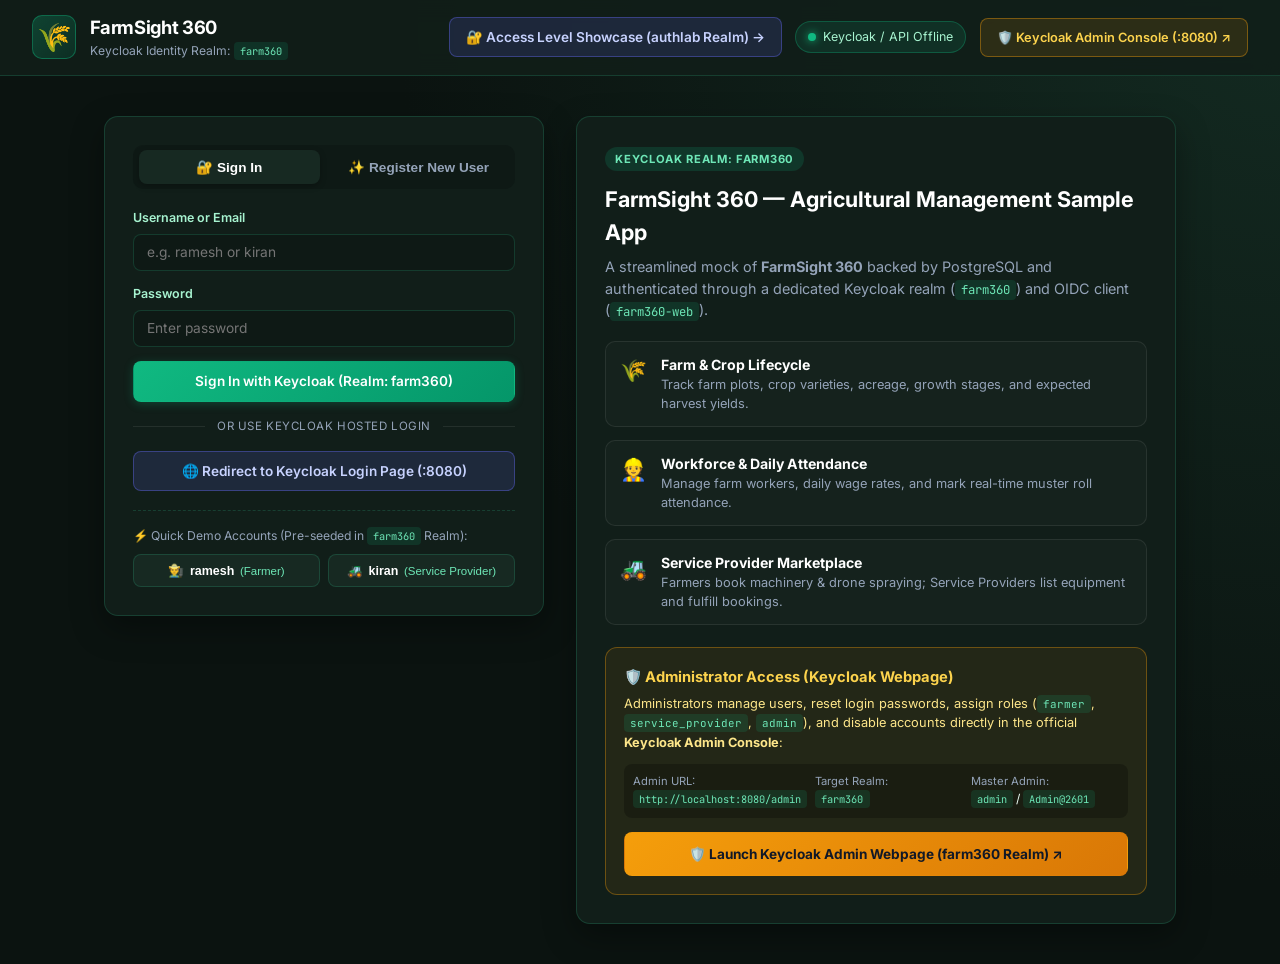
==== commit 0f383631: "feat: add AuthLab multi-tier role access showcase page (authlab realm)" ====
--- a/frontend/index.html
+++ b/frontend/index.html
@@ -1,14 +1,18 @@
 <!DOCTYPE html>
 <html lang="en">
+
 <head>
   <meta charset="UTF-8" />
   <meta name="viewport" content="width=device-width, initial-scale=1.0" />
   <title>FarmSight 360 — Keycloak Integrated Platform</title>
   <link rel="preconnect" href="https://fonts.googleapis.com" />
   <link rel="preconnect" href="https://fonts.gstatic.com" crossorigin />
-  <link href="https://fonts.googleapis.com/css2?family=Inter:wght@400;500;600;700&family=JetBrains+Mono:wght@400;500&display=swap" rel="stylesheet" />
+  <link
+    href="https://fonts.googleapis.com/css2?family=Inter:wght@400;500;600;700&family=JetBrains+Mono:wght@400;500&display=swap"
+    rel="stylesheet" />
   <link rel="stylesheet" href="styles.css" />
 </head>
+
 <body>
   <!-- =====================================================================
        TOP NAVIGATION BAR
@@ -23,18 +27,18 @@
     </div>
 
     <div class="topbar-actions">
+      <a href="authlab.html" class="btn btn-secondary" title="Open Multi-Level Access Showcase (authlab Realm)">
+        🔐 Access Level Showcase (authlab Realm) →
+      </a>
+
       <span id="kc-status-pill" class="status-pill">
         <span class="status-dot"></span>
         <span id="kc-status-text">Keycloak: Checking...</span>
       </span>
 
-      <a
-        href="http://localhost:8080/admin/master/console/#/farm360/users"
-        target="_blank"
-        rel="noopener"
+      <a href="http://localhost:8080/admin/master/console/#/farm360/users" target="_blank" rel="noopener"
         class="btn btn-outline-amber"
-        title="Admins manage users, roles, and password resets directly in the Keycloak Admin Console"
-      >
+        title="Admins manage users, roles, and password resets directly in the Keycloak Admin Console">
         🛡️ Keycloak Admin Console (:8080) ↗
       </a>
 
@@ -151,7 +155,8 @@
         <div class="info-badge">KEYCLOAK REALM: FARM360</div>
         <h2>FarmSight 360 — Agricultural Management Sample App</h2>
         <p>
-          A streamlined mock of <strong>FarmSight 360</strong> backed by PostgreSQL and authenticated through a dedicated Keycloak realm (<code>farm360</code>) and OIDC client (<code>farm360-web</code>).
+          A streamlined mock of <strong>FarmSight 360</strong> backed by PostgreSQL and authenticated through a
+          dedicated Keycloak realm (<code>farm360</code>) and OIDC client (<code>farm360-web</code>).
         </p>
 
         <div class="feature-list">
@@ -184,19 +189,17 @@
             <span>🛡️ Administrator Access (Keycloak Webpage)</span>
           </div>
           <p>
-            Administrators manage users, reset login passwords, assign roles (<code>farmer</code>, <code>service_provider</code>, <code>admin</code>), and disable accounts directly in the official <strong>Keycloak Admin Console</strong>:
+            Administrators manage users, reset login passwords, assign roles (<code>farmer</code>,
+            <code>service_provider</code>, <code>admin</code>), and disable accounts directly in the official
+            <strong>Keycloak Admin Console</strong>:
           </p>
           <div class="admin-creds-grid">
             <div><span>Admin URL:</span> <code>http://localhost:8080/admin</code></div>
             <div><span>Target Realm:</span> <code>farm360</code></div>
             <div><span>Master Admin:</span> <code>admin</code> / <code>Admin@2601</code></div>
           </div>
-          <a
-            href="http://localhost:8080/admin/master/console/#/farm360/users"
-            target="_blank"
-            rel="noopener"
-            class="btn btn-amber btn-block"
-          >
+          <a href="http://localhost:8080/admin/master/console/#/farm360/users" target="_blank" rel="noopener"
+            class="btn btn-amber btn-block">
             🛡️ Launch Keycloak Admin Webpage (farm360 Realm) ↗
           </a>
         </div>
@@ -263,7 +266,8 @@
 
       <!-- Quick Add Crop Bar -->
       <form class="inline-add-form" onsubmit="handleAddCrop(event)">
-        <input type="text" id="crop-farm" class="form-input" placeholder="Farm Estate Name (e.g. Green Valley)" required />
+        <input type="text" id="crop-farm" class="form-input" placeholder="Farm Estate Name (e.g. Green Valley)"
+          required />
         <input type="text" id="crop-name" class="form-input" placeholder="Crop Name (e.g. Cardamom)" required />
         <input type="text" id="crop-variety" class="form-input" placeholder="Variety (e.g. Malabar)" />
         <input type="number" step="0.1" id="crop-acres" class="form-input" placeholder="Acres (e.g. 5.5)" required />
@@ -302,9 +306,11 @@
 
       <form class="inline-add-form" onsubmit="handleAddWorker(event)">
         <input type="text" id="wrk-name" class="form-input" placeholder="Worker Full Name" required />
-        <input type="text" id="wrk-role" class="form-input" placeholder="Role (e.g. Harvester, Tractor Driver)" required />
+        <input type="text" id="wrk-role" class="form-input" placeholder="Role (e.g. Harvester, Tractor Driver)"
+          required />
         <input type="number" id="wrk-wage" class="form-input" placeholder="Daily Wage (₹)" value="550" required />
-        <input type="text" id="wrk-farm" class="form-input" placeholder="Assigned Estate" value="Green Valley Estate" required />
+        <input type="text" id="wrk-farm" class="form-input" placeholder="Assigned Estate" value="Green Valley Estate"
+          required />
         <button type="submit" class="btn btn-primary">+ Add Worker</button>
       </form>
 
@@ -396,8 +402,10 @@
           <option value="INCOME">📈 INCOME (Harvest Sale)</option>
           <option value="EXPENSE">📉 EXPENSE (Farm Cost)</option>
         </select>
-        <input type="text" id="fin-category" class="form-input" placeholder="Category (e.g. Harvest Sale, Fertilizer)" required />
-        <input type="text" id="fin-desc" class="form-input" placeholder="Description (e.g. Sold 10 Quintals Paddy)" required />
+        <input type="text" id="fin-category" class="form-input" placeholder="Category (e.g. Harvest Sale, Fertilizer)"
+          required />
+        <input type="text" id="fin-desc" class="form-input" placeholder="Description (e.g. Sold 10 Quintals Paddy)"
+          required />
         <input type="number" id="fin-amount" class="form-input" placeholder="Amount (₹)" required />
         <button type="submit" class="btn btn-primary">+ Record Entry</button>
       </form>
@@ -432,7 +440,9 @@
       <div class="modal-body">
         <p class="modal-note">
           Issued by <code>http://localhost:8080/realms/farm360</code> for OIDC client <code>farm360-web</code>.
-          If an admin modifies your roles or groups in the <a href="http://localhost:8080/admin/master/console/#/farm360/users" target="_blank" rel="noopener">Keycloak Admin Console</a>, sign out and sign back in to mint an updated token.
+          If an admin modifies your roles or groups in the <a
+            href="http://localhost:8080/admin/master/console/#/farm360/users" target="_blank" rel="noopener">Keycloak
+            Admin Console</a>, sign out and sign back in to mint an updated token.
         </p>
         <label class="mono-label">Decoded JWT Claims Payload</label>
         <pre id="jwt-decoded-pre" class="code-pre"></pre>
@@ -442,4 +452,5 @@
 
   <script src="app.js"></script>
 </body>
-</html>
+
+</html>
